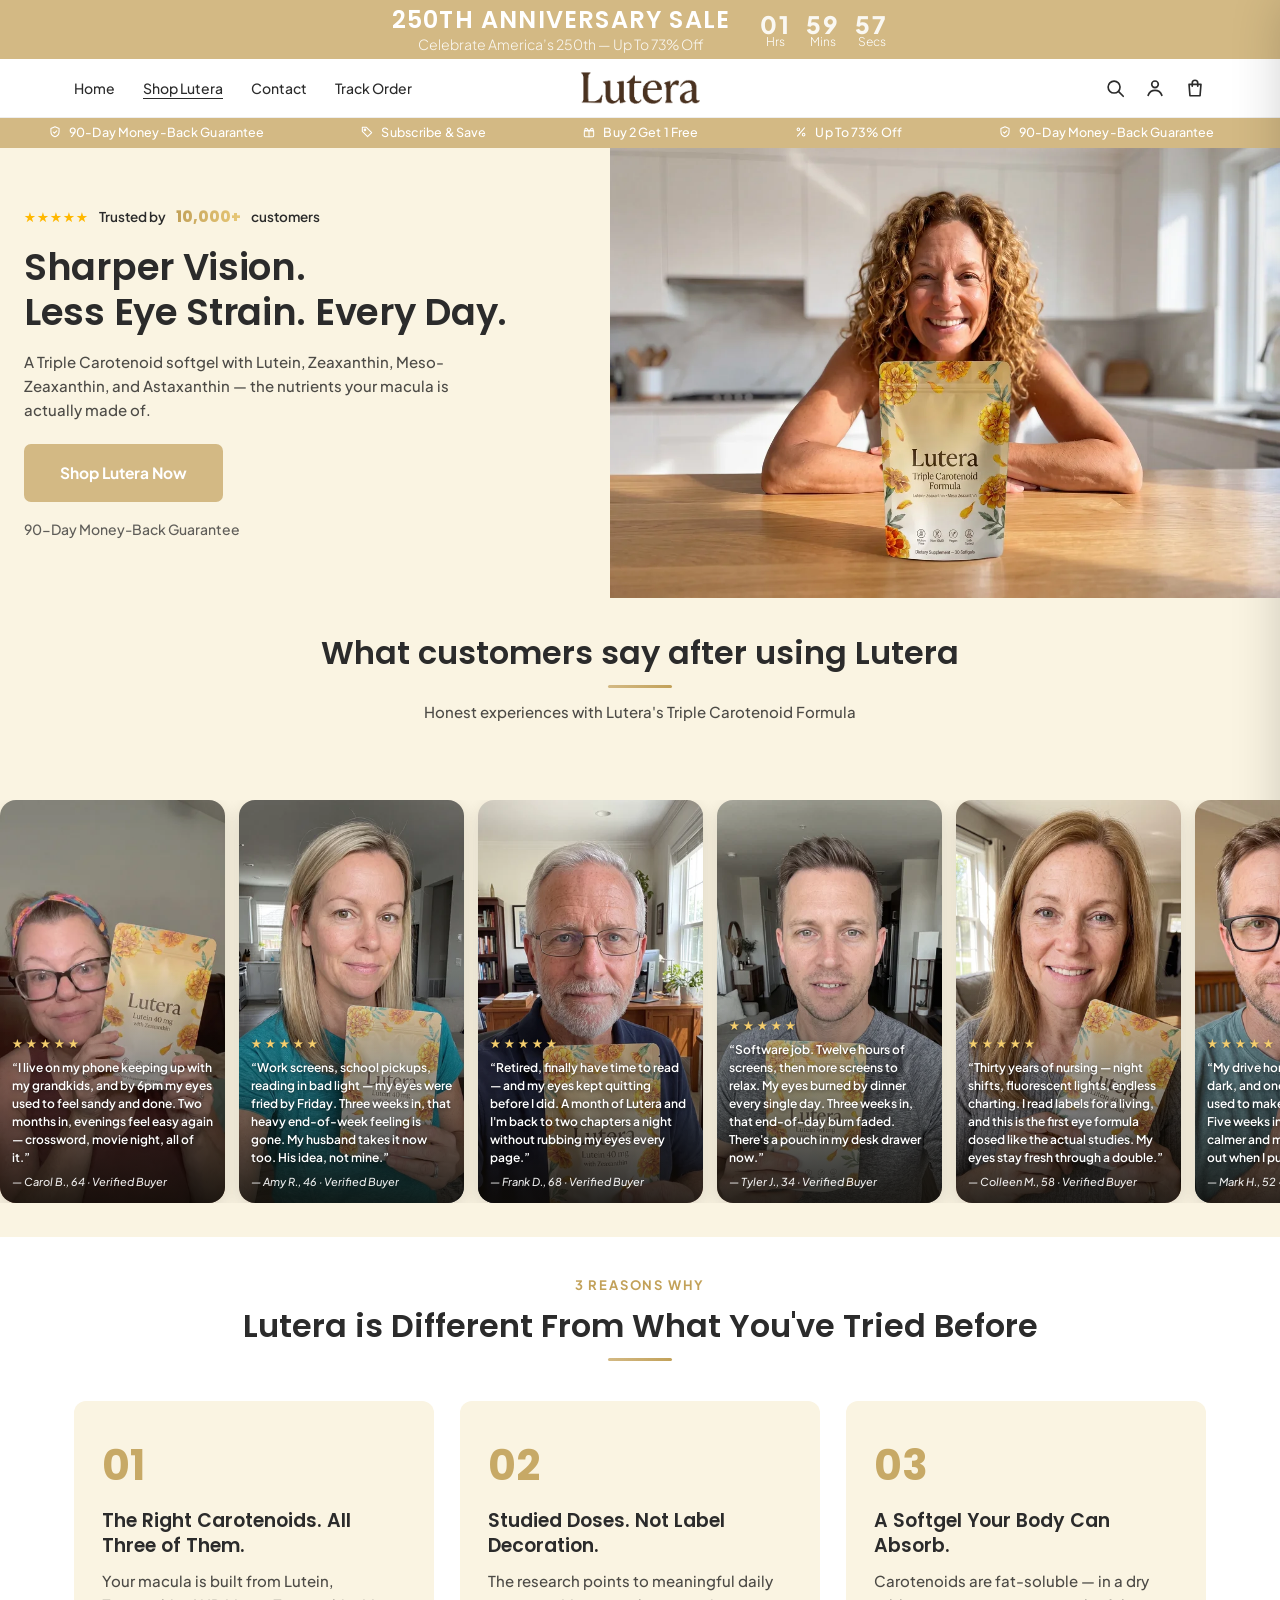
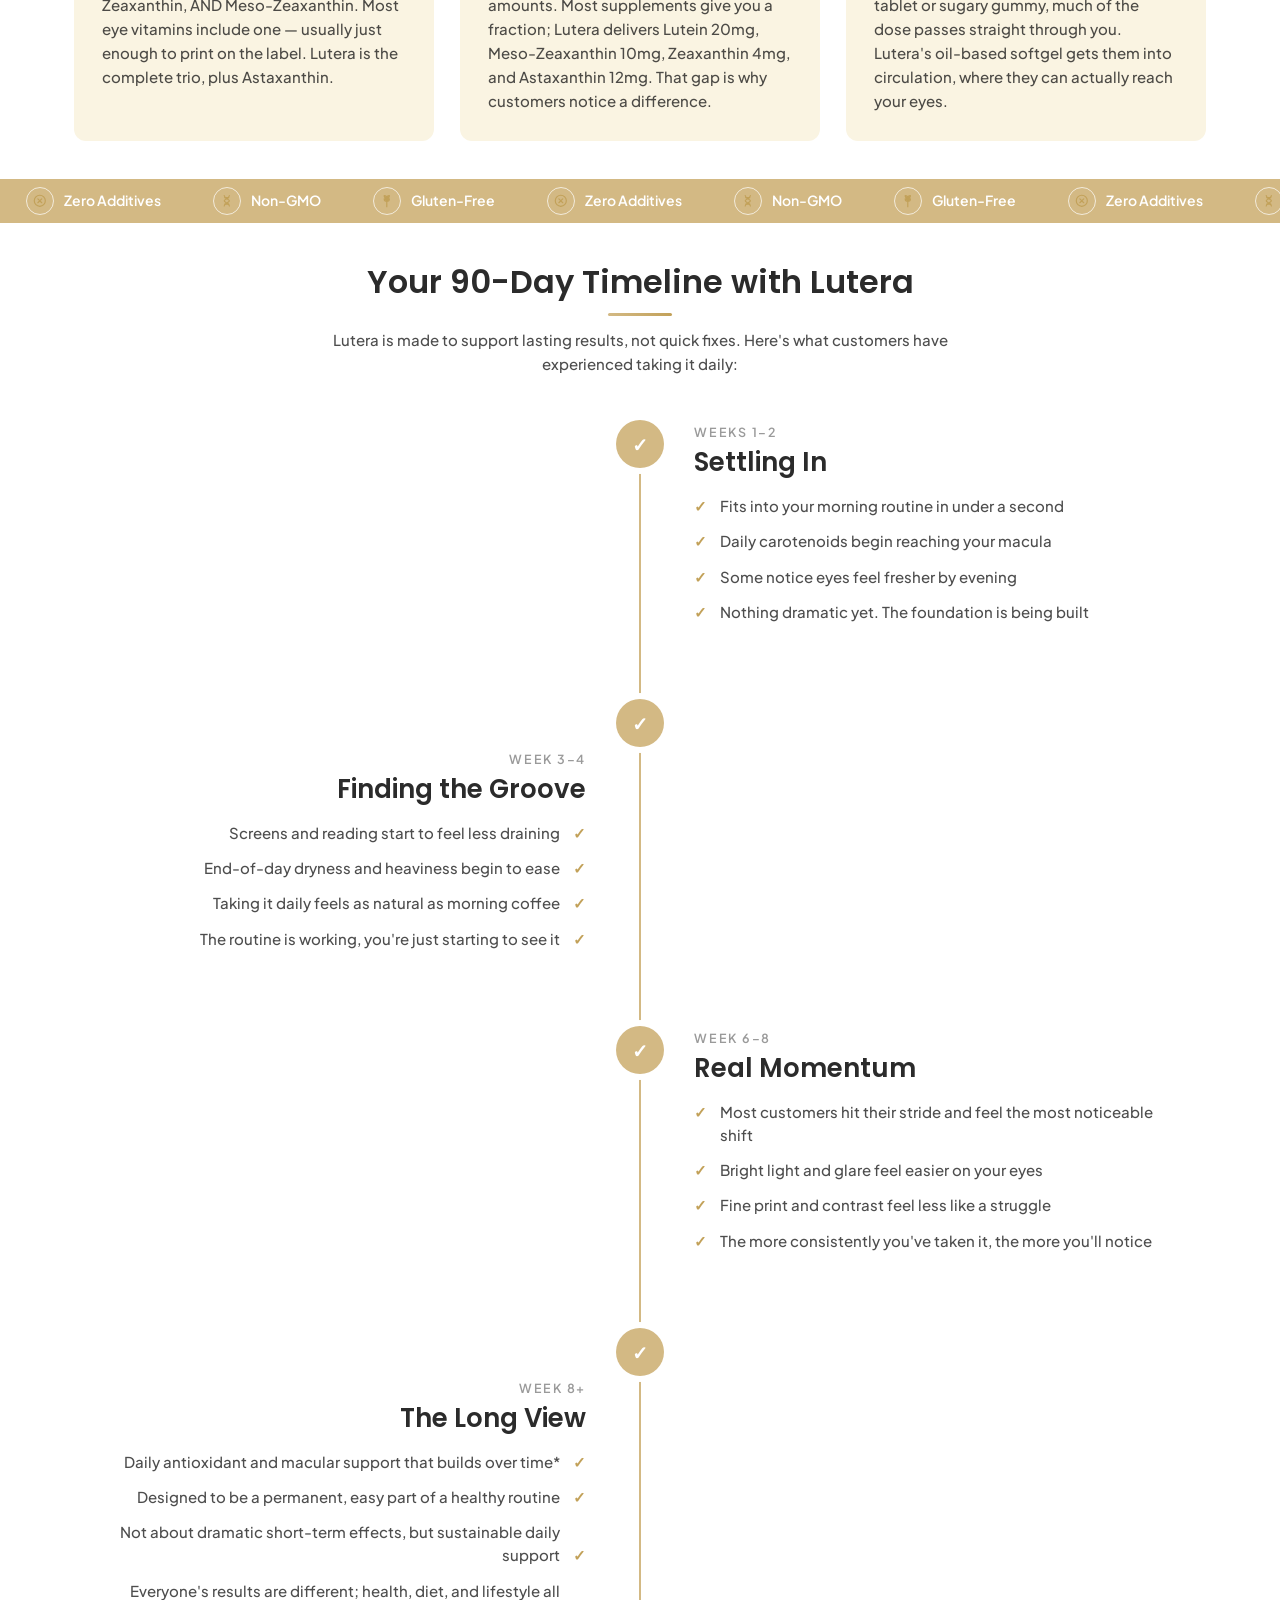
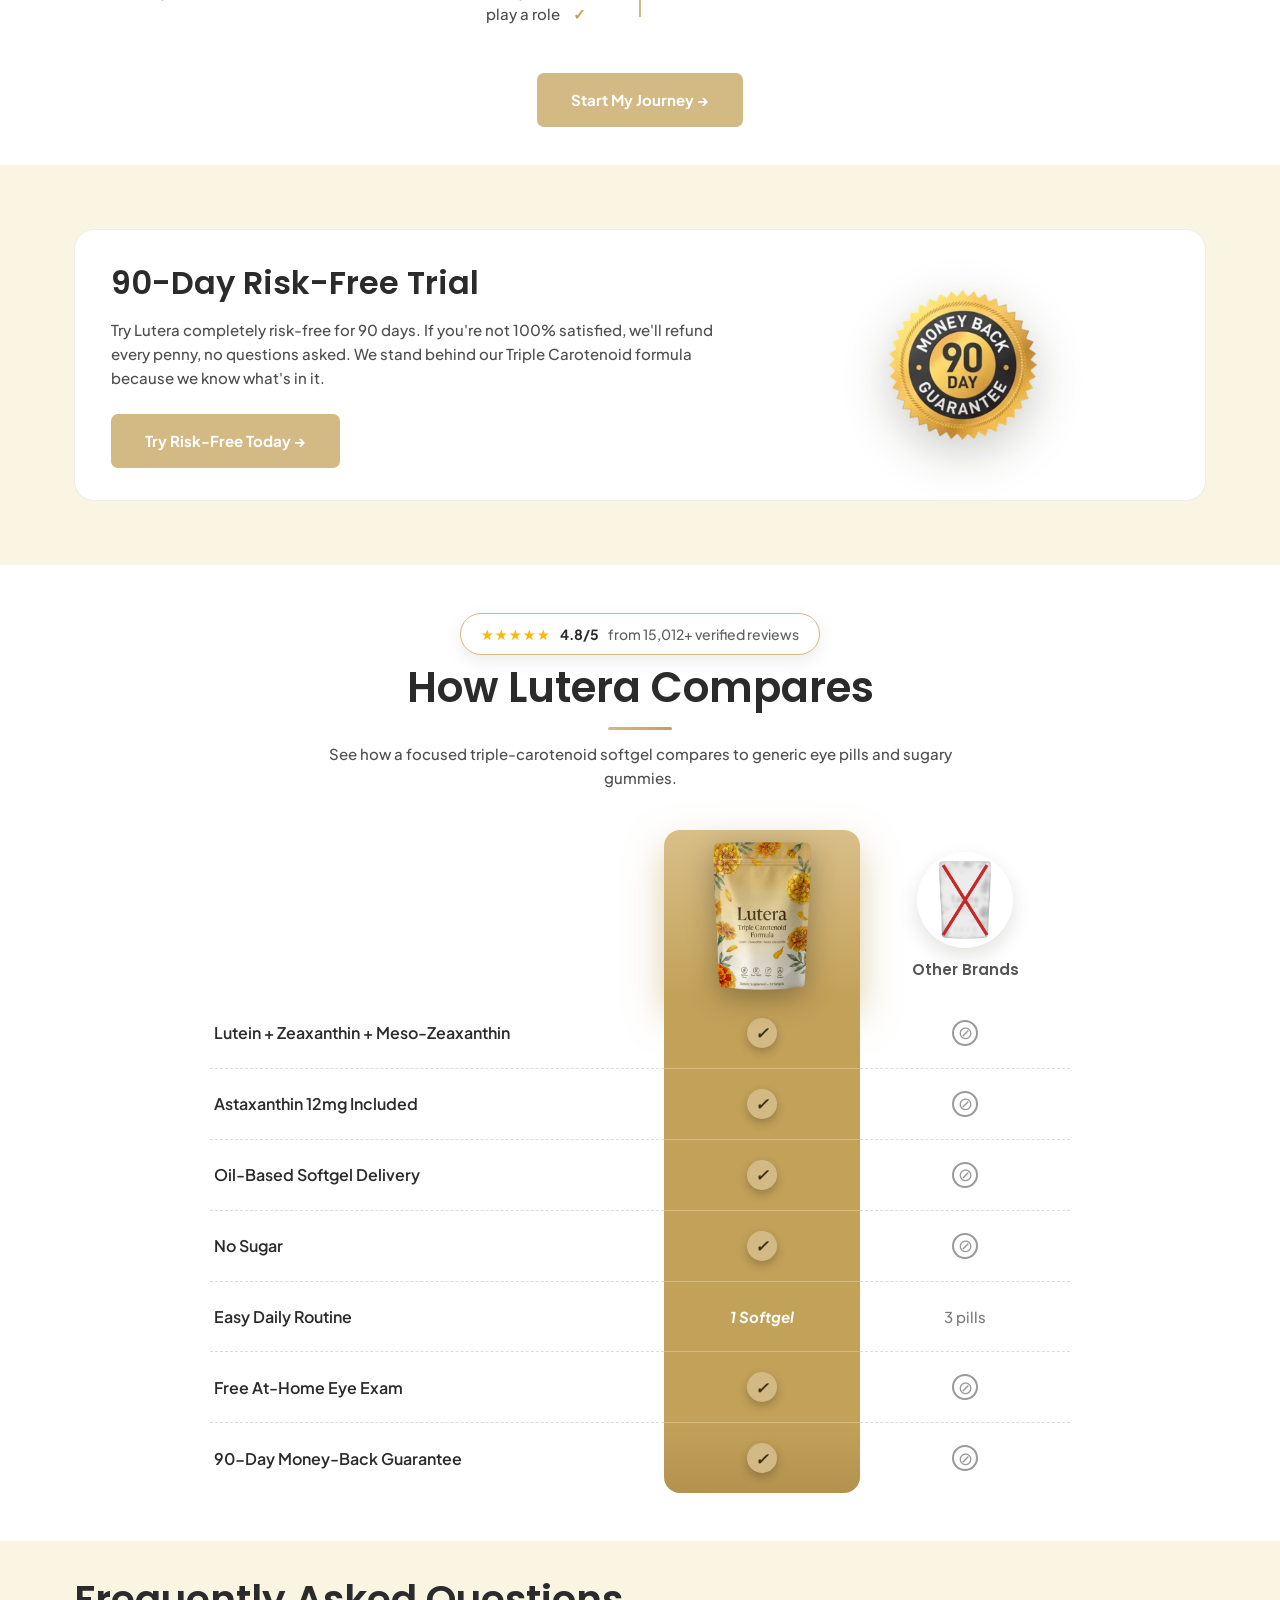
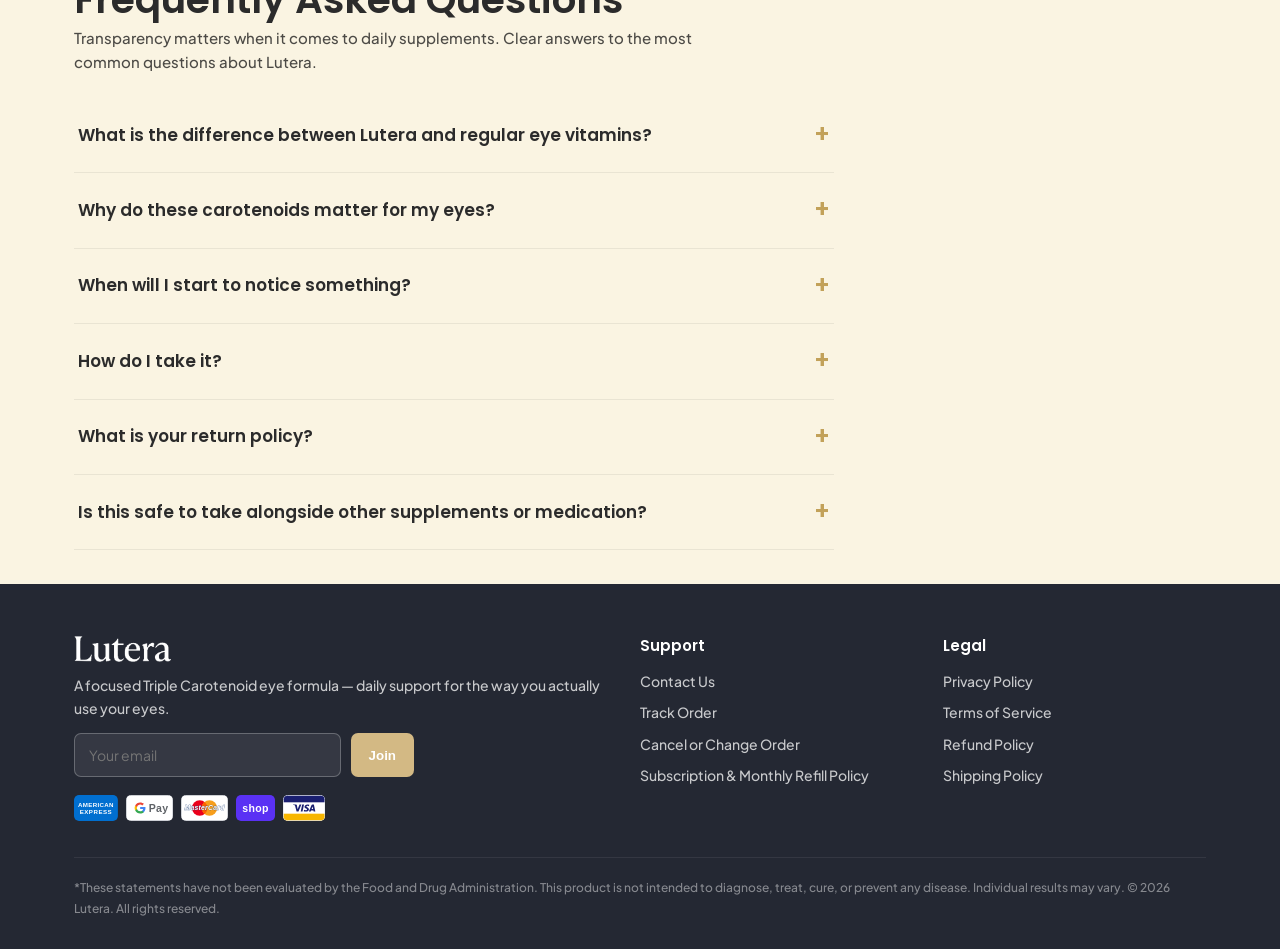
==== index.html @ 9dcdd757 "Five-badge payment row, mobile guarantee layout, larger compare bag" ====
<!DOCTYPE html>
<html lang="en">
<head>
<meta charset="UTF-8"><meta name="viewport" content="width=device-width,initial-scale=1">
<title>Lutera — Sharper Vision. Less Eye Strain. Every Day.</title>
<link href="https://fonts.googleapis.com/css2?family=Poppins:wght@500;600;700;800&family=Plus+Jakarta+Sans:wght@400;500;600;700;800&family=Playfair+Display:wght@700;800;900&display=swap" rel="stylesheet">
<meta name="description" content="Lutera Triple Carotenoid Formula — Lutein, Zeaxanthin, Meso-Zeaxanthin & Astaxanthin in one daily softgel. 90-day money-back guarantee.">
<meta property="og:title" content="Lutera — Triple Carotenoid Eye Formula">
<meta property="og:description" content="Lutein, Zeaxanthin, Meso-Zeaxanthin & Astaxanthin in one daily softgel. 90-day money-back guarantee.">
<meta property="og:image" content="images/gallery-hero.webp">
<link rel="icon" href="data:image/svg+xml,<svg xmlns=%22http://www.w3.org/2000/svg%22 viewBox=%220 0 100 100%22><text y=%22.9em%22 font-size=%2290%22>&#127804;</text></svg>">
<link rel="stylesheet" href="styles.css?v=live28">
</head>
<body>

<div class="countdown">
  <div class="count-wrapper">
    <div class="left-text">
      <h2>250TH ANNIVERSARY SALE</h2>
      <p>Celebrate America&rsquo;s 250th &mdash; Up To 73% Off</p>
    </div>
    <div class="right-timer">
      <div class="unit"><span class="num" data-t="h">01</span><span class="lbl">Hrs</span></div>
      <div class="unit"><span class="num" data-t="m">59</span><span class="lbl">Mins</span></div>
      <div class="unit"><span class="num" data-t="s">59</span><span class="lbl">Secs</span></div>
    </div>
  </div>
</div>

<header class="site">
  <div class="wrap">
    <nav class="main">
      <a href="index.html">Home</a>
      <a href="product.html" style="text-decoration:underline;text-underline-offset:4px">Shop Lutera</a>
      <a href="contact.html">Contact</a>
      <a href="track.html">Track Order</a>
    </nav>
    <span class="burger" id="burger"><span></span><span></span><span></span></span>
    <a class="logo logo-img" href="index.html"><img src="images/logo-brown.png" alt="Lutera"></a>
    <div class="header-icons">
      <span class="hicon" data-i="search"></span>
      <span class="hicon" data-i="user"></span>
      <span class="hicon" data-i="bag"><span class="cartcount" style="display:none">0</span></span>
    </div>
  </div>
</header>

<div class="mobile-menu" id="mobileMenu">
  <span class="mm-close" id="mmClose">&times;</span>
  <a href="index.html">Home</a>
  <a href="product.html">Shop Lutera</a>
  <a href="contact.html">Contact</a>
  <a href="track.html">Track Order</a>
  <a class="btn" href="product.html">Claim 250th Anniversary Sale &rarr;</a>
</div>

<div class="ticker-gold"><div class="track">
  <span class="item"><span class="wico" data-i="shield"></span>90-Day Money-Back Guarantee</span>
  <span class="item"><span class="wico" data-i="tag"></span>Subscribe &amp; Save</span>
  <span class="item"><span class="wico" data-i="gift"></span>Buy 2 Get 1 Free</span>
  <span class="item"><span class="wico" data-i="percent"></span>Up To 73% Off</span>
  <span class="item"><span class="wico" data-i="shield"></span>90-Day Money-Back Guarantee</span>
  <span class="item"><span class="wico" data-i="tag"></span>Subscribe &amp; Save</span>
  <span class="item"><span class="wico" data-i="gift"></span>Buy 2 Get 1 Free</span>
  <span class="item"><span class="wico" data-i="percent"></span>Up To 73% Off</span>
  <span class="item"><span class="wico" data-i="shield"></span>90-Day Money-Back Guarantee</span>
  <span class="item"><span class="wico" data-i="tag"></span>Subscribe &amp; Save</span>
  <span class="item"><span class="wico" data-i="gift"></span>Buy 2 Get 1 Free</span>
  <span class="item"><span class="wico" data-i="percent"></span>Up To 73% Off</span>
  <span class="item"><span class="wico" data-i="shield"></span>90-Day Money-Back Guarantee</span>
  <span class="item"><span class="wico" data-i="tag"></span>Subscribe &amp; Save</span>
  <span class="item"><span class="wico" data-i="gift"></span>Buy 2 Get 1 Free</span>
  <span class="item"><span class="wico" data-i="percent"></span>Up To 73% Off</span>
  <span class="item"><span class="wico" data-i="shield"></span>90-Day Money-Back Guarantee</span>
  <span class="item"><span class="wico" data-i="tag"></span>Subscribe &amp; Save</span>
  <span class="item"><span class="wico" data-i="gift"></span>Buy 2 Get 1 Free</span>
  <span class="item"><span class="wico" data-i="percent"></span>Up To 73% Off</span>
  <span class="item"><span class="wico" data-i="shield"></span>90-Day Money-Back Guarantee</span>
  <span class="item"><span class="wico" data-i="tag"></span>Subscribe &amp; Save</span>
  <span class="item"><span class="wico" data-i="gift"></span>Buy 2 Get 1 Free</span>
  <span class="item"><span class="wico" data-i="percent"></span>Up To 73% Off</span>
  <span class="item"><span class="wico" data-i="shield"></span>90-Day Money-Back Guarantee</span>
  <span class="item"><span class="wico" data-i="tag"></span>Subscribe &amp; Save</span>
  <span class="item"><span class="wico" data-i="gift"></span>Buy 2 Get 1 Free</span>
  <span class="item"><span class="wico" data-i="percent"></span>Up To 73% Off</span>
  <span class="item"><span class="wico" data-i="shield"></span>90-Day Money-Back Guarantee</span>
  <span class="item"><span class="wico" data-i="tag"></span>Subscribe &amp; Save</span>
  <span class="item"><span class="wico" data-i="gift"></span>Buy 2 Get 1 Free</span>
  <span class="item"><span class="wico" data-i="percent"></span>Up To 73% Off</span>
</div></div>

<section class="hero3">
  <div class="hero3-grid">
    <div class="hero3-text">
      <div class="stars-line"><span class="stars">★★★★★</span> Trusted by <span class="glow-num">10,000+</span> customers</div>
      <h1>Sharper Vision.<br>Less Eye Strain. Every Day.</h1>
      <p class="sub">A Triple Carotenoid softgel with Lutein, Zeaxanthin, Meso-Zeaxanthin, and Astaxanthin &mdash; the nutrients your macula is actually made of.</p>
      <a class="btn" href="product.html">Shop Lutera Now</a>
      <div class="gline">90-Day Money-Back Guarantee</div>
    </div>
    <div class="hero3-img"><img src="images/hero-woman.webp" alt="Lutera customer with Triple Carotenoid Formula"></div>
  </div>
</section>

<section class="tint" style="padding-bottom:20px">
  <div class="wrap">
    <h2 class="center">What customers say after using Lutera</h2>
    <p class="section-sub center" style="margin-bottom:0">Honest experiences with Lutera's Triple Carotenoid Formula</p>
  </div>
</section>
<section class="tint" style="padding-top:20px">
  <div class="wrap">
    <div class="rev-carousel">
      <button class="rarrow left" id="revPrev">‹</button>
      <div class="rev-track" id="revTrack"></div>
      <button class="rarrow right" id="revNext">›</button>
      <div class="rev-dots" id="revDots"></div>
    </div>
  </div>
</section>

<section>
  <div class="wrap">
    <div class="section-kicker center">3 REASONS WHY</div>
    <h2 class="center">Lutera is Different From What You've Tried Before</h2>
    <div class="reasons">
      <div class="reason"><div class="num">01</div><h3>The Right Carotenoids. All Three of Them.</h3><p>Your macula is built from Lutein, Zeaxanthin, AND Meso-Zeaxanthin. Most eye vitamins include one — usually just enough to print on the label. Lutera is the complete trio, plus Astaxanthin.</p></div>
      <div class="reason"><div class="num">02</div><h3>Studied Doses. Not Label Decoration.</h3><p>The research points to meaningful daily amounts. Most supplements give you a fraction; Lutera delivers Lutein 20mg, Meso-Zeaxanthin 10mg, Zeaxanthin 4mg, and Astaxanthin 12mg. That gap is why customers notice a difference.</p></div>
      <div class="reason"><div class="num">03</div><h3>A Softgel Your Body Can Absorb.</h3><p>Carotenoids are fat-soluble — in a dry tablet or sugary gummy, much of the dose passes straight through you. Lutera's oil-based softgel gets them into circulation, where they can actually reach your eyes.</p></div>
    </div>
  </div>
</section>

<div class="badge-strip"><div class="track">
  <span class="item"><span class="ico" data-i="x"></span>Zero Additives</span>
  <span class="item"><span class="ico" data-i="dna"></span>Non-GMO</span>
  <span class="item"><span class="ico" data-i="wheat"></span>Gluten-Free</span>
  <span class="item"><span class="ico" data-i="x"></span>Zero Additives</span>
  <span class="item"><span class="ico" data-i="dna"></span>Non-GMO</span>
  <span class="item"><span class="ico" data-i="wheat"></span>Gluten-Free</span>
  <span class="item"><span class="ico" data-i="x"></span>Zero Additives</span>
  <span class="item"><span class="ico" data-i="dna"></span>Non-GMO</span>
  <span class="item"><span class="ico" data-i="wheat"></span>Gluten-Free</span>
  <span class="item"><span class="ico" data-i="x"></span>Zero Additives</span>
  <span class="item"><span class="ico" data-i="dna"></span>Non-GMO</span>
  <span class="item"><span class="ico" data-i="wheat"></span>Gluten-Free</span>
  <span class="item"><span class="ico" data-i="x"></span>Zero Additives</span>
  <span class="item"><span class="ico" data-i="dna"></span>Non-GMO</span>
  <span class="item"><span class="ico" data-i="wheat"></span>Gluten-Free</span>
  <span class="item"><span class="ico" data-i="x"></span>Zero Additives</span>
  <span class="item"><span class="ico" data-i="dna"></span>Non-GMO</span>
  <span class="item"><span class="ico" data-i="wheat"></span>Gluten-Free</span>
  <span class="item"><span class="ico" data-i="x"></span>Zero Additives</span>
  <span class="item"><span class="ico" data-i="dna"></span>Non-GMO</span>
  <span class="item"><span class="ico" data-i="wheat"></span>Gluten-Free</span>
  <span class="item"><span class="ico" data-i="x"></span>Zero Additives</span>
  <span class="item"><span class="ico" data-i="dna"></span>Non-GMO</span>
  <span class="item"><span class="ico" data-i="wheat"></span>Gluten-Free</span>
  <span class="item"><span class="ico" data-i="x"></span>Zero Additives</span>
  <span class="item"><span class="ico" data-i="dna"></span>Non-GMO</span>
  <span class="item"><span class="ico" data-i="wheat"></span>Gluten-Free</span>
  <span class="item"><span class="ico" data-i="x"></span>Zero Additives</span>
  <span class="item"><span class="ico" data-i="dna"></span>Non-GMO</span>
  <span class="item"><span class="ico" data-i="wheat"></span>Gluten-Free</span>
</div></div>

<section>
  <div class="wrap">
    <h2 class="center">Your 90-Day Timeline with Lutera</h2>
    <p class="section-sub center">Lutera is made to support lasting results, not quick fixes. Here's what customers have experienced taking it daily:</p>
    <div class="tl-vert">
    <div class="tl-item"><div class="tl-node">✓</div><div class="tl-side tl-right2"><div class="wk2">WEEKS 1–2</div><h3>Settling In</h3><ul>
        <li>Fits into your morning routine in under a second</li>
        <li>Daily carotenoids begin reaching your macula</li>
        <li>Some notice eyes feel fresher by evening</li>
        <li>Nothing dramatic yet. The foundation is being built</li>
      </ul></div></div>
    <div class="tl-item"><div class="tl-node">✓</div><div class="tl-side tl-left2"><div class="wk2">WEEK 3–4</div><h3>Finding the Groove</h3><ul>
        <li>Screens and reading start to feel less draining</li>
        <li>End-of-day dryness and heaviness begin to ease</li>
        <li>Taking it daily feels as natural as morning coffee</li>
        <li>The routine is working, you're just starting to see it</li>
      </ul></div></div>
    <div class="tl-item"><div class="tl-node">✓</div><div class="tl-side tl-right2"><div class="wk2">WEEK 6–8</div><h3>Real Momentum</h3><ul>
        <li>Most customers hit their stride and feel the most noticeable shift</li>
        <li>Bright light and glare feel easier on your eyes</li>
        <li>Fine print and contrast feel less like a struggle</li>
        <li>The more consistently you've taken it, the more you'll notice</li>
      </ul></div></div>
    <div class="tl-item"><div class="tl-node">✓</div><div class="tl-side tl-left2"><div class="wk2">WEEK 8+</div><h3>The Long View</h3><ul>
        <li>Daily antioxidant and macular support that builds over time*</li>
        <li>Designed to be a permanent, easy part of a healthy routine</li>
        <li>Not about dramatic short-term effects, but sustainable daily support</li>
        <li>Everyone's results are different; health, diet, and lifestyle all play a role</li>
      </ul></div></div>
    </div>
    <p class="center" style="margin-top:36px"><a class="btn" href="product.html">Start My Journey →</a></p>
  </div>
</section>

<section class="tint" style="padding-top:0;padding-bottom:64px">
  <div class="wrap" style="padding-top:64px">
    <div class="gbanner" style="background:var(--white)">
      <div>
        <h2>90-Day Risk-Free Trial</h2>
        <p>Try Lutera completely risk-free for 90 days. If you're not 100% satisfied, we'll refund every penny, no questions asked. We stand behind our Triple Carotenoid formula because we know what's in it.</p>
        <a class="btn" href="product.html">Try Risk-Free Today →</a>
      </div>
      <div class="g-img gseal"><img src="images/seal-badge.png" alt="90 Day Money Back Guarantee"></div>
    </div>
  </div>
</section>

<section class="compare-section">
  <div class="wrap">
    <div class="center"><div class="rating-pill"><span class="stars">★★★★★</span> <b>4.8/5</b> from 15,012+ verified reviews</div></div>
    <h2 class="center">How Lutera Compares</h2>
    <p class="section-sub center">See how a focused triple-carotenoid softgel compares to generic eye pills and sugary gummies.</p>
    <div class="compare"><table>
      <tr><th></th><th class="lut"><img class="colimg" src="images/pouch-perfect.png" alt="Lutera"></th><th class="ob"><span class="obcircle"><img src="images/other-brands.png" alt="Other brands"></span>Other Brands</th></tr>
      <tr><td>Lutein + Zeaxanthin + Meso-Zeaxanthin</td><td><span class="okc">✓</span></td><td><span class="noc">&#8856;</span></td></tr>
      <tr><td>Astaxanthin 12mg Included</td><td><span class="okc">✓</span></td><td><span class="noc">&#8856;</span></td></tr>
      <tr><td>Oil-Based Softgel Delivery</td><td><span class="okc">✓</span></td><td><span class="noc">&#8856;</span></td></tr>
      <tr><td>No Sugar</td><td><span class="okc">✓</span></td><td><span class="noc">&#8856;</span></td></tr>
      <tr><td>Easy Daily Routine</td><td>1 Softgel</td><td>3 pills</td></tr>
      <tr><td>Free At-Home Eye Exam</td><td><span class="okc">✓</span></td><td><span class="noc">&#8856;</span></td></tr>
      <tr><td>90-Day Money-Back Guarantee</td><td><span class="okc">✓</span></td><td><span class="noc">&#8856;</span></td></tr>
    </table></div>
  </div>
</section>

<section class="faq-section tint">
  <div class="wrap">
    <h2>Frequently Asked Questions</h2>
    <p style="max-width:640px">Transparency matters when it comes to daily supplements. Clear answers to the most common questions about Lutera.</p>
    <div class="faq">
      <details><summary>What is the difference between Lutera and regular eye vitamins?</summary><p>Most eye vitamins are general multivitamins with a pinch of Lutein in a dry tablet. Lutera is a focused Triple Carotenoid formula — Lutein 20mg, Zeaxanthin 4mg, Meso-Zeaxanthin 10mg — plus Astaxanthin 12mg, in an oil-based softgel your body can absorb.</p></details>
      <details><summary>Why do these carotenoids matter for my eyes?</summary><p>They're the pigments concentrated in your macula, where they support sharp central vision and help filter high-energy blue light. Your body can't produce them — they have to come from diet or supplementation, and most diets fall short.</p></details>
      <details><summary>When will I start to notice something?</summary><p>Most customers describe the first shift within 2–4 weeks — usually eyes that feel less tired after screens or reading. Deeper support builds over 6–8 weeks of consistent use. Results vary by person.</p></details>
      <details><summary>How do I take it?</summary><p>One softgel with your first meal of the day. No measuring, no mixing, no protocol. Consistency matters more than timing.</p></details>
      <details><summary>What is your return policy?</summary><p>A 90-day money-back guarantee. If Lutera doesn't feel like a worthwhile part of your routine within 90 days, contact support and we'll process a full refund.</p></details>
      <details><summary>Is this safe to take alongside other supplements or medication?</summary><p>Carotenoids are generally well tolerated — they're food-derived nutrients. If you take prescription medication, speak with your doctor before starting. We can't provide personalised medical advice.</p></details>
    </div>
  </div>
</section>

<footer>
  <div class="wrap">
    <div class="cols">
      <div>
        <div class="logo logo-img"><img src="images/logo-white.png" alt="Lutera" style="height:26px;width:auto"></div>
        <p>A focused Triple Carotenoid eye formula — daily support for the way you actually use your eyes.</p>
        <div class="newsletter"><input type="email" placeholder="Your email"><button>Join</button></div>
        <div class="payments"><span>VISA</span><span>MC</span><span>AMEX</span><span>DISC</span><span>APPLE&nbsp;PAY</span><span>G&nbsp;PAY</span><span>SHOP</span></div>
      </div>
      <div><h4>Support</h4><a href="contact.html">Contact Us</a><a href="track.html">Track Order</a><a href="contact.html">Cancel or Change Order</a><a href="refund-policy.html">Subscription &amp; Monthly Refill Policy</a></div>
      <div><h4>Legal</h4><a href="privacy.html">Privacy Policy</a><a href="terms.html">Terms of Service</a><a href="refund-policy.html">Refund Policy</a><a href="shipping-policy.html">Shipping Policy</a></div>
    </div>
    <div class="fine">*These statements have not been evaluated by the Food and Drug Administration. This product is not intended to diagnose, treat, cure, or prevent any disease. Individual results may vary. © 2026 Lutera. All rights reserved.</div>
  </div>
</footer>

<script src="script.js?v=live28"></script>
</body>
</html>
---- styles.css ----
/* LUTERA — 1:1 Metabolae clone (all values measured from live site 2026-07-13) */
:root{
  --accent:#C2A159;            /* banner / prices rgb(196,114,69) */
  --accent-btn:#D3B984;        /* ATC rgb(196,122,69) */
  --title:#2B2B2B;             /* headings */
  --ink:#2E2A39;               /* tier titles rgb(46,42,57) */
  --text:rgba(43,43,43,.75);   /* body rgba(43,43,43,.75) */
  --body:rgba(18,18,18,.75);
  --peach:#FBF3DC;             /* selected tier rgb(255,244,238) */
  --peach-soft:#FAF4E2;        /* section bg */
  --gray:#F3F3F3;
  --dark:#242833;              /* footer */
  --white:#fff; --line:rgba(43,43,43,.08);
  --red:#CC2E2E; --star:#FFB800;
}
*{margin:0;padding:0;box-sizing:border-box}
body{font-family:'Plus Jakarta Sans',sans-serif;color:var(--body);background:var(--white);font-size:15px;line-height:1.6;font-weight:500}
h1,h2,h3,h4{font-family:'Poppins',sans-serif;color:var(--title);line-height:1.3;font-weight:600}
h2{font-size:32px}h3{font-size:19px}
img{max-width:100%;display:block}
a{color:inherit;text-decoration:none}
.wrap{max-width:1180px;margin:0 auto;padding:0 24px}
.center{text-align:center}
.stars{color:var(--star);letter-spacing:1px;font-size:16px}
.muted{font-size:13px;opacity:.7}

/* ── countdown banner (exact: solid #C47245, white text) ── */
.countdown{background:linear-gradient(90deg,#D3B984,#D3B984);color:#fff;padding:8px 0}
.count-wrapper{max-width:1500px;margin:auto;display:flex;justify-content:center;gap:30px;align-items:center;padding:0 15px}
.left-text{text-align:center}
.left-text h2{margin:0;font-size:24px;text-transform:capitalize;color:#fff;line-height:1;font-weight:600;letter-spacing:1.2px;font-family:'Poppins',sans-serif}
.left-text p{font-size:14px;font-weight:300;line-height:1;margin:5px 0 0;opacity:.9;color:#fff}
.right-timer{display:flex;align-items:center;font-size:20px;font-weight:bold;gap:15px}
.right-timer .unit{display:flex;flex-direction:column;align-items:center}
.right-timer .num{font-size:24px;line-height:1;font-weight:800;opacity:.9;letter-spacing:2px;color:#fff}
.right-timer .lbl{font-size:12px;line-height:1;font-weight:300;color:#fff}

/* ── header ── */
header.site{background:var(--white);border-bottom:1px solid var(--line);position:sticky;top:0;z-index:50}
header.site .wrap{display:flex;align-items:center;justify-content:space-between;height:64px}
.logo{font-family:'Playfair Display',serif;font-size:36px;color:#1E1E1E;font-weight:700;letter-spacing:-.5px}
nav.main{display:flex;gap:28px;font-size:14px;font-weight:500;color:var(--title)}
nav.main a:hover{color:var(--accent)}
.header-icons{display:flex;gap:16px;font-size:14px;font-weight:500;color:var(--title)}

/* ── marquee ticker ── */
.ticker{background:var(--peach-soft);border-top:1px solid var(--line);border-bottom:1px solid var(--line);overflow:hidden;white-space:nowrap;padding:9px 0}
.ticker-track{display:inline-block;animation:tick 28s linear infinite}
.ticker span{font-size:13px;font-weight:600;color:var(--title);margin:0 28px}
.ticker .dot{color:var(--accent)}
@keyframes tick{from{transform:translateX(0)}to{transform:translateX(-50%)}}

/* ── PDP ── */
.pdp{display:grid;grid-template-columns:1.55fr 1fr;gap:44px;padding:32px 0 64px;align-items:start}
.gallery .main-img{border-radius:12px;overflow:hidden;background:var(--gray);position:relative}
.gallery .main-img img{width:100%;height:auto}
.thumbs{display:grid;grid-template-columns:repeat(5,1fr);gap:10px;margin-top:12px}
.thumbs .t{aspect-ratio:1/1;border-radius:8px;border:2px solid transparent;overflow:hidden;cursor:pointer;background:var(--gray)}
.thumbs .t.active{border-color:var(--accent)}
.thumbs .t img{width:100%;height:100%;object-fit:cover}

/* buy box — measured spec */
.buybox{max-width:560px}
.rating-bar{display:flex;gap:8px;align-items:center;font-size:15px;font-weight:500;color:var(--text);margin-bottom:10px}
.rating-bar .stars{font-size:15px}
.buybox h1{font-family:'Poppins',sans-serif;font-size:33px;font-weight:700;line-height:1.25;padding-bottom:10px;background:linear-gradient(120deg,#46301F 25%,#C2A159 85%);-webkit-background-clip:text;background-clip:text;color:transparent}
.sales-points{margin-bottom:12px}
.sales-points li{list-style:none;font-size:15.5px;line-height:2.1;padding-left:30px;position:relative;color:#2B2B2B;font-weight:500}
.sales-points li:before{content:"✓";position:absolute;left:0;top:7px;width:19px;height:19px;border-radius:50%;background:var(--accent-btn);color:#fff;font-weight:800;font-size:11px;display:flex;align-items:center;justify-content:center}
.bsw{display:flex;align-items:baseline;gap:10px;margin-bottom:6px;flex-wrap:wrap}
.bsw .now{font-family:'Poppins',sans-serif;font-size:26px;font-weight:700;color:var(--accent)}
.bsw .was{font-size:16px;text-decoration:line-through;opacity:.45}
.bsw .sale-badge{background:var(--accent-btn);color:#fff;font-size:12.5px;font-weight:600;padding:4px 12px;border-radius:99px}
.lowstock{color:var(--accent);font-weight:600;font-size:15px;margin:14px 0 16px;display:flex;align-items:center;gap:14px;justify-content:center}
.lowstock:before,.lowstock:after{content:"";flex:1;height:1px;background:rgba(194,161,89,.5)}
.lowstock .pulse{width:9px;height:9px;border-radius:50%;background:var(--red);animation:pulse 1.2s infinite}
@keyframes pulse{0%,100%{opacity:1}50%{opacity:.3}}

/* kaching-style tiers — exact measured values */
.tiers .tier{border-radius:10px;box-shadow:inset 0 0 0 1px rgba(43,43,43,.16);padding:14px 18px;margin-bottom:15px;cursor:pointer;position:relative;display:flex;align-items:center;gap:15px;background:var(--white);min-height:88px}
.tiers .tier.selected{background:var(--peach);box-shadow:inset 0 0 0 2px var(--accent)}
.tier .radio{display:none}
.tier.selected .radio{border-color:var(--accent)}
.tier.selected .radio:after{content:"";position:absolute;inset:2.5px;border-radius:50%;background:var(--accent)}
.tier .thumb{width:64px;height:64px;flex:0 0 64px;border-radius:6px;overflow:hidden;background:transparent}
.tier .thumb img{width:100%;height:100%;object-fit:cover}
.tier .mid{flex:1}
.tier .t-title{font-size:17.5px;font-weight:500;color:#2E2A39;font-family:'Plus Jakarta Sans',sans-serif}
.tier .t-sub{font-size:14px;font-weight:500;color:var(--accent)}
.tier .t-perk{font-size:12.5px;font-weight:500;color:var(--text)}
.tier .pricing{text-align:right}
.tier .pricing .p{font-size:18px;font-weight:600;color:var(--accent);font-family:'Plus Jakarta Sans',sans-serif}
.tier .pricing .w{font-size:13px;font-weight:400;color:#9a9a9a;text-decoration:line-through}
.tier .flag{position:absolute;top:-10px;right:12px;left:auto;background:var(--accent-btn);color:#fff;font-size:11px;font-weight:600;letter-spacing:.02em;padding:3px 13px;border-radius:99px}
.tier .flag.alt{background:var(--accent-btn)}
.subrow{border:1.5px dashed var(--accent-btn);border-radius:10px;padding:14px 16px;margin:4px 0 16px;display:flex;gap:12px;align-items:center;text-align:left;font-size:12.5px}
.subrow input{width:19px;height:19px;accent-color:var(--accent-btn);flex:0 0 19px}
.subrow b{color:var(--accent);display:block;font-size:15px;font-weight:600}

/* ATC — exact: 47px, #C47A45, 7px radius, 15/700 */
.btn-atc{width:100%;min-height:58px;background:var(--accent-btn);border:2px solid var(--accent-btn);color:#fff;font-family:'Plus Jakarta Sans',sans-serif;border-radius:8px;cursor:pointer;display:flex;flex-direction:column;align-items:center;justify-content:center;gap:2px;transition:.15s;padding:9px 16px}
.btn-atc .l1{font-size:16px;font-weight:700;display:flex;gap:9px;align-items:baseline}
.btn-atc .l2{font-size:11.5px;font-weight:400;opacity:.9}
.btn-atc:hover{filter:brightness(.95)}
.btn-atc .was{font-weight:400;text-decoration:line-through;opacity:.7;font-size:13px}
.guarantee-inline{display:flex;align-items:center;justify-content:center;gap:8px;font-size:15px;font-weight:500;color:var(--text);margin-top:12px}
.guarantee-inline .shield{color:var(--accent)}
.chosen{font-size:14px;text-align:center;margin-top:14px}
.chosen b{color:var(--title)}
.stock-story{font-size:15px;margin-top:18px;line-height:1.65}
.stock-story b{color:var(--title)}
.bonusrow{background:var(--peach-soft);border:1.5px dashed var(--accent);border-radius:8px;padding:11px 14px;font-size:13.5px;font-weight:600;color:var(--title);margin:14px 0 0}

/* accordions — hairline top borders */
.accs{margin-top:22px}
.accs details{border-top:1px solid var(--line);padding:15px 2px}
.accs details:last-child{border-bottom:1px solid var(--line)}
.accs summary{font-weight:600;color:var(--title);cursor:pointer;list-style:none;display:flex;justify-content:space-between;font-size:15px}
.accs summary:after{content:"+";color:var(--accent);font-size:20px}
.accs details[open] summary:after{content:"–"}
.accs p{margin-top:10px;font-size:14.5px}

/* trust grid */
.trustgrid{display:grid;grid-template-columns:1fr 1fr;gap:10px;margin-top:20px}
.trustgrid div{background:var(--peach-soft);border-radius:8px;padding:10px 14px;font-size:13.5px;font-weight:600;color:var(--title);display:flex;gap:8px;align-items:center}
.trustgrid div:before{content:"✔";color:var(--accent);font-weight:800}
.nofillers{text-align:center;margin-top:10px;font-weight:700;color:var(--title);font-size:14px}

/* sticky ATC (kaching style: white bar) */
.sticky-atc{position:fixed;bottom:0;left:0;right:0;background:var(--white);border-top:1px solid var(--line);box-shadow:0 -6px 24px rgba(18,18,18,.1);padding:10px 0;z-index:70;transform:translateY(110%);transition:.25s}
.sticky-atc.show{transform:none}
.sticky-atc .wrap{display:flex;align-items:center;justify-content:space-between;gap:16px}
.sticky-atc .info{display:flex;align-items:center;gap:12px;font-weight:600;color:var(--title);font-size:14px}
.sticky-atc .info img{width:44px;height:44px;border-radius:6px;object-fit:cover}
.sticky-atc .btn-atc{width:auto;padding:0 28px}

/* ── sections ── */
section{padding:52px 0}
section.tint{background:var(--peach-soft)}
.section-kicker{letter-spacing:.14em;font-weight:700;font-size:13px;color:var(--accent);text-transform:uppercase;margin-bottom:10px}
.section-sub{max-width:640px;margin:12px auto 40px}

/* hero */
.hero{background:var(--white);padding:64px 0}
.hero .wrap{display:grid;grid-template-columns:1fr 1fr;gap:52px;align-items:center}
.hero .kicker{font-weight:600;color:var(--title);margin:10px 0 6px;font-size:14px}
.hero h1{font-size:44px;font-weight:600;margin:8px 0 16px}
.hero p.sub{font-size:16px;max-width:520px;margin-bottom:26px}
.btn{display:inline-block;background:var(--accent-btn);color:#fff;font-weight:700;font-size:15px;padding:15px 34px;border-radius:7px;border:none;cursor:pointer;font-family:'Plus Jakarta Sans',sans-serif}
.btn:hover{filter:brightness(.95)}
.guarantee-line{display:flex;align-items:center;gap:8px;margin-top:14px;font-size:14px;font-weight:600;color:var(--title)}
.guarantee-line .shield{color:var(--accent)}
.img-slot{border-radius:12px;overflow:hidden}
.img-slot img{width:100%;height:auto}

/* cards */
.cards{display:grid;grid-template-columns:repeat(3,1fr);gap:22px}
.tcard{background:var(--white);border:1px solid var(--line);border-radius:12px;padding:24px;box-shadow:0 4px 18px rgba(18,18,18,.05)}
.tcard h3{font-size:16.5px;margin:10px 0 8px}
.tcard p{font-size:14.5px}
.tcard .who{margin-top:14px;font-weight:700;color:var(--title);font-size:14px}
.tcard .verified{font-size:11px;letter-spacing:.1em;color:var(--accent);font-weight:700}
.tcard img.rphoto{border-radius:8px;margin-bottom:14px}

/* 3 reasons */
.reasons{display:grid;grid-template-columns:repeat(3,1fr);gap:26px;margin-top:40px}
.reason{background:var(--peach-soft);border-radius:12px;padding:28px}
.reason .num{font-family:'Poppins',sans-serif;font-size:42px;font-weight:700;color:var(--accent);opacity:.9}
.reason h3{margin:10px 0}
.reason p{font-size:15px}

/* timeline */
.timeline{display:grid;grid-template-columns:repeat(4,1fr);gap:20px;margin-top:44px}
.tl-phase{background:var(--white);border:1px solid var(--line);border-radius:12px;padding:22px;box-shadow:0 4px 18px rgba(18,18,18,.05)}
.tl-phase .wk{font-size:12px;font-weight:700;letter-spacing:.12em;color:var(--accent);text-transform:uppercase}
.tl-phase h3{margin:8px 0 14px;font-size:17px}
.tl-phase li{list-style:none;font-size:14px;margin-bottom:10px;padding-left:24px;position:relative}
.tl-phase li:before{content:"✔";color:var(--accent);position:absolute;left:0;font-weight:800}

/* guarantee banner */
.gbanner{background:var(--peach-soft);border-radius:20px;padding:48px;display:grid;grid-template-columns:1.2fr .8fr;gap:40px;align-items:center;border:1px solid var(--line)}
.gbanner p{margin:14px 0 24px}
.gbanner .g-img img{border-radius:12px}

/* comparison */
.compare{max-width:820px;margin:40px auto 0;border:1px solid var(--line);border-radius:12px;overflow:hidden;background:var(--white);box-shadow:0 4px 18px rgba(18,18,18,.05)}
.compare table{width:100%;border-collapse:collapse}
.compare th,.compare td{padding:14px 20px;text-align:center;font-size:15px;border-bottom:1px solid var(--line)}
.compare td:first-child{text-align:left;font-weight:600;color:var(--title)}
.compare th{background:var(--gray);font-family:'Poppins',sans-serif;color:var(--title);font-size:15px}
.compare th.lut{background:var(--accent);color:#fff}
.compare .yes{color:#2E9E5B;font-weight:800;font-size:18px}
.compare .no{color:var(--red);font-weight:800;font-size:18px}

/* FAQ */
.faq{max-width:760px;margin:0 auto}
.faq details{border-bottom:1px solid var(--line);padding:18px 4px}
.faq summary{font-family:'Poppins',sans-serif;font-weight:600;color:var(--title);font-size:17px;cursor:pointer;list-style:none;display:flex;justify-content:space-between;align-items:center}
.faq summary:after{content:"+";font-size:24px;color:var(--accent)}
.faq details[open] summary:after{content:"–"}
.faq details p{margin-top:12px;font-size:15px}

/* footer */
footer{background:var(--dark);color:rgba(255,255,255,.75);padding:52px 0 30px;font-size:14px}
footer .cols{display:grid;grid-template-columns:2fr 1fr 1fr;gap:40px;margin-bottom:36px}
footer h4{color:#fff;margin-bottom:14px;font-size:15px}
footer a{display:block;margin-bottom:9px}
footer a:hover{color:#fff}
footer .logo{color:#fff;margin-bottom:12px}
footer .fine{border-top:1px solid rgba(255,255,255,.12);padding-top:20px;font-size:12px;opacity:.6;line-height:1.7}

/* ingredient cards / stats / reviews / tabs / vids */
.ing-cards{display:grid;grid-template-columns:repeat(4,1fr);gap:20px;margin-top:40px}
.ing{background:var(--white);border:1px solid var(--line);border-radius:12px;padding:20px;box-shadow:0 4px 18px rgba(18,18,18,.05)}
.ing h3{font-size:16px;margin-bottom:8px}
.ing p{font-size:13.5px}
.statgrid{display:grid;grid-template-columns:repeat(4,1fr);gap:22px;margin-top:40px}
.stat{background:var(--white);border:1px solid var(--line);border-radius:12px;padding:28px 20px;text-align:center;box-shadow:0 4px 18px rgba(18,18,18,.05)}
.stat .pct{font-family:'Poppins',sans-serif;font-size:44px;font-weight:800;color:var(--accent)}
.stat p{font-size:14px;margin-top:8px}
.reviews-long{display:grid;grid-template-columns:repeat(3,1fr);gap:22px;margin-top:40px}
.tabs{max-width:860px;margin:36px auto 0}
.tab-btns{display:flex;gap:10px;justify-content:center;flex-wrap:wrap}
.tab-btns button{background:var(--gray);border:1px solid var(--line);border-radius:99px;padding:10px 22px;font-weight:700;color:var(--title);cursor:pointer;font-size:14px;font-family:'Plus Jakarta Sans',sans-serif}
.tab-btns button.active{background:var(--accent);color:#fff;border-color:var(--accent)}
.tab-panel{display:none;background:var(--white);border:1px solid var(--line);border-radius:12px;padding:32px;margin-top:22px;box-shadow:0 4px 18px rgba(18,18,18,.05)}
.tab-panel.active{display:block}
.pullquote{border-left:4px solid var(--accent);padding-left:18px;margin-top:18px;font-style:italic;color:var(--title)}
.vids{display:grid;grid-template-columns:repeat(3,1fr);gap:20px;margin-top:40px}
.vids .ph{aspect-ratio:9/16;max-height:420px}
.ph{background:repeating-linear-gradient(45deg,#faf1ea,#faf1ea 12px,#f4e4d8 12px,#f4e4d8 24px);border:2px dashed var(--accent);border-radius:12px;display:flex;align-items:center;justify-content:center;text-align:center;color:var(--title);font-weight:600;font-size:14px;padding:20px;flex-direction:column}
.ph small{display:block;font-weight:400;opacity:.7;margin-top:6px}

@media(max-width:919px){
  .hero .wrap,.pdp,.gbanner{grid-template-columns:1fr}
  .cards,.reasons,.timeline,.ing-cards,.statgrid,.reviews-long,.vids{grid-template-columns:1fr}
  .hero h1{font-size:30px}h2{font-size:24px}
  nav.main{display:none}
  .left-text h2{font-size:15px}
  .left-text p{font-size:10px;margin-top:2px}
  .right-timer .num{font-size:15px}
  .right-timer .lbl{font-size:8px}
}

/* ===== FULL-FIDELITY SECTIONS (measured desktop 1440px, 2026-07-13) ===== */
/* icon marquee — 48px icons on white */
.ticker2{background:var(--white);border-top:1px solid var(--line);border-bottom:1px solid var(--line);overflow:hidden;white-space:nowrap;padding:8px 0}
.ticker2-track{display:inline-flex;align-items:center;animation:tick 72s linear infinite}
.ticker2 .item{display:inline-flex;align-items:center;gap:12px;margin:0 34px;font-size:15px;font-weight:600;color:var(--title)}
.ticker2 .ico{width:48px;height:48px;border-radius:50%;background:var(--peach-soft);display:inline-flex;align-items:center;justify-content:center;font-size:22px}

/* 4 clinically studied benefits — light gray bg, 246px image cards */
.benefit4{background:#F9FAFB}
.benefit4 .grid{display:grid;grid-template-columns:repeat(4,1fr);gap:22px;margin-top:40px}
.benefit4 .card{background:var(--white);border:1px solid var(--line);border-radius:12px;padding:18px;box-shadow:0 4px 18px rgba(18,18,18,.05)}
.benefit4 .card .cimg{width:100%;aspect-ratio:1/1;border-radius:10px;overflow:hidden;margin-bottom:14px;background:var(--peach-soft)}
.benefit4 .card .cimg img{width:100%;height:100%;object-fit:cover}
.benefit4 .card h3{font-size:16.5px;margin-bottom:8px}
.benefit4 .card p{font-size:13.5px}

/* feel better — icon tiles + big image */
.feel .cols{display:grid;grid-template-columns:1.1fr .9fr;gap:44px;align-items:center;margin-top:36px}
.feel .tiles{display:grid;grid-template-columns:1fr 1fr;gap:18px}
.feel .tile{background:var(--white);border:1px solid var(--line);border-radius:12px;padding:20px;text-align:center;box-shadow:0 4px 18px rgba(18,18,18,.05)}
.feel .tile .ico{width:80px;height:80px;margin:0 auto 12px;border-radius:50%;background:var(--peach-soft);display:flex;align-items:center;justify-content:center;font-size:36px}
.feel .tile b{color:var(--title);font-size:15px}
.feel .fimg{border-radius:14px;overflow:hidden}
.feel .fimg img{width:100%;height:auto}

/* science accordions — peach bg, 120px images */
.science{background:var(--peach-soft);border-radius:20px;padding:40px}
.science .rows{display:grid;grid-template-columns:1fr 1fr;gap:26px;margin-top:10px}
.science .row{display:flex;gap:18px;align-items:flex-start}
.science .simg{width:120px;height:120px;flex:0 0 120px;border-radius:12px;overflow:hidden;background:var(--white)}
.science .simg img{width:100%;height:100%;object-fit:cover}
.science h3{font-size:24px;font-weight:400;font-family:'Poppins',sans-serif}
.science .sub{font-size:14px;margin:2px 0 8px}
.science details{border-top:1px solid rgba(43,43,43,.12);padding:8px 0 0;margin-top:8px}
.science summary{cursor:pointer;list-style:none;font-weight:600;color:var(--accent);font-size:13px}
.science summary:after{content:" +"}
.science details[open] summary:after{content:" –"}
.science details p{font-size:13.5px;margin-top:8px}

/* badge strip — cinnamon bg 44px, 28px icons */
.badge-strip{background:#D3B984;color:#fff;overflow:hidden;white-space:nowrap;padding:8px 0}
.badge-strip .track{display:inline-flex;align-items:center;animation:tick 22s linear infinite}
.badge-strip .item{display:inline-flex;align-items:center;gap:10px;margin:0 26px;font-size:14px;font-weight:600;color:#fff}
.badge-strip .ico{width:28px;height:28px;border-radius:50%;border:1.5px solid rgba(255,255,255,.7);display:inline-flex;align-items:center;justify-content:center;font-size:14px}

/* stat banner — cinnamon bg with image */
.stat-banner{background:#BFA268;border-radius:20px;padding:40px 48px;color:#fff;display:grid;grid-template-columns:1.1fr .9fr;gap:44px;align-items:center}
.stat-banner h2{color:#fff;font-size:30px;margin-bottom:8px}
.stat-banner .kicker{color:rgba(255,255,255,.85);font-size:19px;font-weight:600;margin-bottom:18px}
.stat-banner .srow{display:grid;grid-template-columns:1fr 1fr;gap:18px}
.stat-banner .s .pct{font-family:'Poppins',sans-serif;font-size:40px;font-weight:800;color:#fff}
.stat-banner .s p{font-size:13.5px;color:rgba(255,255,255,.88);margin-top:4px}
.stat-banner .simg{border-radius:14px;overflow:hidden}
.stat-banner .simg img{width:100%;height:auto}
.stat-banner .fine{grid-column:1/-1;font-size:11.5px;color:rgba(255,255,255,.6);margin-top:6px}

/* ugc photo strip above reviews */
.ugc-strip{display:flex;gap:16px;justify-content:center;flex-wrap:nowrap;overflow:hidden;margin-top:32px}
.ugc-strip .u{width:150px;height:159px;flex:0 0 150px;border-radius:12px;overflow:hidden;border:1px solid var(--line)}
.ugc-strip .u img{width:100%;height:100%;object-fit:cover}

/* reviews carousel w/ avatars + arrows */
.rev-carousel{position:relative;margin-top:36px}
.rev-track{display:grid;grid-template-columns:repeat(3,1fr);gap:22px}
.rev-card{background:var(--white);border:1px solid var(--line);border-radius:12px;padding:24px;box-shadow:0 4px 18px rgba(18,18,18,.05)}
.rev-card .rhead{display:flex;align-items:center;gap:10px;margin-bottom:10px}
.rev-card .avatar{width:38px;height:38px;border-radius:50%;background:var(--peach-soft);color:var(--accent);font-weight:800;display:flex;align-items:center;justify-content:center;font-size:14px}
.rev-card .vbadge{width:16px;height:16px;border-radius:50%;background:#2E9E5B;color:#fff;font-size:10px;display:inline-flex;align-items:center;justify-content:center}
.rev-card h3{font-size:15px}
.rev-card p{font-size:13.8px}
.rev-nav{display:flex;gap:12px;justify-content:center;margin-top:24px}
.rev-nav button{width:44px;height:44px;border-radius:50%;border:1px solid var(--line);background:var(--white);font-size:20px;color:var(--title);cursor:pointer}
.rev-nav button:hover{background:var(--peach-soft)}

/* tabs with big image */
.tab-panel.with-img{display:none;grid-template-columns:1fr 1fr;gap:36px;align-items:center}
.tab-panel.with-img.active{display:grid}
.tab-panel .timg{border-radius:14px;overflow:hidden;max-width:480px}
.tab-panel .timg img{width:100%;height:auto}

/* heading + padding fixes to measured values */
.compare-section h2{font-size:42px}
.compare-section{padding:80px 0}
.faq-section h2{font-size:39px;text-align:left}
.faq-section .faq{margin:24px 0 0}

/* footer extras: newsletter + payments */
.newsletter{display:flex;gap:10px;margin-top:14px;max-width:340px}
.newsletter input{flex:1;padding:12px 14px;border-radius:7px;border:1px solid rgba(255,255,255,.25);background:rgba(255,255,255,.08);color:#fff;font-family:inherit;font-size:14px}
.newsletter button{padding:12px 18px;border-radius:7px;border:none;background:var(--accent-btn);color:#fff;font-weight:700;cursor:pointer}
.payments{display:flex;gap:8px;margin-top:18px;flex-wrap:wrap}
.payments span{background:#fff;color:#242833;font-size:11px;font-weight:800;border-radius:4px;padding:4px 9px;letter-spacing:.03em}

@media(max-width:919px){
  .benefit4 .grid,.feel .cols,.science .rows,.stat-banner,.rev-track,.tab-panel.with-img{grid-template-columns:1fr}
  .compare-section h2{font-size:30px}
  .faq-section h2{font-size:28px}
  .ugc-strip .u:nth-child(n+4){display:none}
}

/* video poster cards */
.vcard{position:relative;aspect-ratio:9/16;max-height:420px;border-radius:12px;overflow:hidden;cursor:pointer;background:var(--gray)}
.vcard img{width:100%;height:100%;object-fit:cover}
.vcard .play{position:absolute;inset:0;margin:auto;width:64px;height:64px;border-radius:50%;background:rgba(255,255,255,.92);color:#C9962B;display:flex;align-items:center;justify-content:center;font-size:22px;padding-left:4px;box-shadow:0 4px 18px rgba(0,0,0,.25)}
.vcard:hover .play{transform:scale(1.07)}

/* ===== header layout: nav left / logo center / icons right (per reference snip) ===== */
header.site .wrap{display:grid;grid-template-columns:1fr auto 1fr;align-items:center;height:58px;gap:20px}
header.site nav.main{justify-self:start}
header.site .logo{justify-self:center}
header.site .header-icons{justify-self:end;display:flex;gap:18px;align-items:center}
.hicon{width:22px;height:22px;position:relative;color:var(--title);cursor:pointer;display:inline-flex}
.hicon .cartcount{position:absolute;top:-7px;right:-9px;background:var(--accent-btn);color:#fff;font-size:10px;font-weight:700;width:16px;height:16px;border-radius:50%;display:flex;align-items:center;justify-content:center}

/* ===== gold marquee bar under header (white text + small white icons) ===== */
.ticker-gold{background:var(--accent-btn);overflow:hidden;white-space:nowrap;padding:3px 0}
.ticker-gold .track{display:inline-flex;align-items:center;animation:tick 72s linear infinite}
.ticker-gold .item{display:inline-flex;align-items:center;gap:7px;margin:0 48px;font-size:12.5px;font-weight:500;color:#fff;letter-spacing:.01em}
.ticker-gold .wico{width:14px;height:14px;display:inline-flex;color:#fff}

/* ===== chosen-by-thousands with avatar stack ===== */
.chosen2{display:flex;align-items:center;gap:12px;margin-top:16px;background:#F6F6F6;border-radius:10px;padding:9px 13px}
.chosen2 .avs{display:flex;align-items:center;position:relative}
.chosen2 .avs img{width:33px;height:33px;border-radius:50%;object-fit:cover;border:2px solid #fff;margin-left:-10px;box-shadow:0 1px 4px rgba(0,0,0,.15)}
.chosen2 .avs img:first-child{margin-left:0}
.chosen2 .avs .gcheck{width:16px;height:16px;border-radius:50%;background:#2E9E5B;color:#fff;font-size:10px;display:flex;align-items:center;justify-content:center;position:absolute;top:-4px;right:-6px;border:2px solid #fff}
.chosen2 .ct b{display:block;color:#1E1E1E;font-size:14.5px;font-weight:700}
.chosen2 .ct span{font-size:13px;color:#555}

/* ===== stock warning: dashed red box (per reference snip) ===== */
.stock-story{background:#FBF1F0;border:1.5px dashed #DFA49B;border-radius:10px;padding:15px 18px;font-size:14px;margin-top:16px;line-height:1.62;color:#9C5A50}
.stock-story .sw-title{color:#C0392B;font-weight:700;display:flex;align-items:center;gap:8px;margin-bottom:7px;font-size:14px}
.stock-story .sw-title .wico{width:17px;height:17px;color:#C0392B;display:inline-flex}
.stock-story b{color:#7A3A30;font-weight:700}

/* payment icons under ATC (per full-page reference) */
.payrow{display:flex;gap:6px;justify-content:center;margin-top:12px;flex-wrap:wrap}
.payrow span{border:1px solid rgba(43,43,43,.12);background:#fff;border-radius:5px;font-size:10px;font-weight:800;padding:5px 10px;color:#24303F;letter-spacing:.02em}
.payrow .amexb{background:#1F72CD;color:#fff;border-color:#1F72CD}
.payrow .pp{color:#00457C;font-style:italic}
.payrow .shopb{background:#5A31F4;color:#fff;border-color:#5A31F4}
.payrow .visab{background:#1434CB;color:#fff;border-color:#1434CB;font-style:italic}
.payrow .mcb .c1{color:#EB001B}.payrow .mcb .c2{color:#F79E1B;margin-left:-4px}
.guarantee-inline{margin-top:12px;font-size:13.5px}

.sw-dot{width:17px;height:17px;border-radius:50%;background:#C0392B;color:#fff;font-weight:800;font-size:11px;display:inline-flex;align-items:center;justify-content:center;flex:0 0 17px}

/* continuously scrolling short-review strip */
.rev-marquee{background:var(--white);border-bottom:1px solid var(--line);overflow:hidden;white-space:nowrap;padding:26px 0}
.rev-marquee .track{display:inline-flex;align-items:flex-start;animation:tick 55s linear infinite}
.rev-marquee:hover .track{animation-play-state:paused}
.rq{display:inline-flex;gap:11px;margin:0 30px;width:330px;white-space:normal;align-items:flex-start;vertical-align:top}
.rq img,.rq .av{width:38px;height:38px;border-radius:50%;object-fit:cover;flex:0 0 38px}
.rq .av{background:var(--peach-soft);color:var(--accent);font-weight:800;font-size:13px;display:flex;align-items:center;justify-content:center}
.rq p{font-size:12.5px;line-height:1.55;color:var(--body);margin:0}
.rq .nm{font-size:11.5px;color:#7a7a7a;margin-top:4px;display:flex;gap:8px;align-items:center}
.rq .nm .st{color:var(--star);font-size:10.5px;letter-spacing:1px}

/* full-width gold band heading (like reference "Feel Better. Every Day.") */
.gold-band{background:var(--accent-btn);color:#fff;text-align:center;padding:30px 20px}
.gold-band h2{color:#fff;font-size:30px;margin-bottom:6px}
.gold-band p{color:rgba(255,255,255,.9);font-size:14px;max-width:640px;margin:0 auto}

/* trust panel — gold gradient card w/ white circle checks (per Brady's render) */
.trustpanel{background:linear-gradient(160deg,#B58A3A 0%,#D9BC7E 45%,#8A6425 100%);border-radius:16px;padding:34px 30px;color:#fff;margin-top:26px}
.trustpanel h3{color:#fff;text-align:center;font-size:22px;line-height:1.3;margin-bottom:22px;font-weight:700}
.trustpanel .tgrid{display:grid;grid-template-columns:1fr 1fr;gap:16px 20px}
.trustpanel .ti{display:flex;gap:12px;align-items:center;font-size:15.5px;font-weight:700;line-height:1.25}
.trustpanel .ck{width:34px;height:34px;flex:0 0 34px;border-radius:50%;background:#fff;color:#46301F;display:flex;align-items:center;justify-content:center;font-size:16px;font-weight:900}
.trustpanel .nf{text-align:center;margin-top:20px;font-size:15px;font-weight:600;color:rgba(255,255,255,.95)}

/* wider container for the PDP top so the gallery can breathe */
.wrap:has(.pdp){max-width:1320px}

section.benefit4 .wrap{max-width:1320px}
.benefit4 .card{padding:16px}
.benefit4 .card .cimg{margin-bottom:12px}
.benefit4 .card h3{font-size:18px;text-align:center}
.benefit4 .card p{text-align:center;font-size:14px}
.benefit4 h2 .hl{color:var(--accent)}

/* full-bleed gold benefits section (per reference) */
.feel-gold{background:var(--accent-btn);color:#fff;padding:34px 0 38px}
.feel-gold h2{color:#fff;text-align:center;font-size:30px;font-weight:700;letter-spacing:-.3px}
.feel-gold .fsub{color:#fff;text-align:center;font-size:14.5px;margin:8px auto 26px;max-width:620px;line-height:1.55}
.feel-gold .cols{display:grid;grid-template-columns:1fr .8fr;gap:36px;align-items:center;max-width:1100px;margin:0 auto;padding:0 24px}
.feel-gold .tiles{display:grid;grid-template-columns:1fr 1fr;gap:26px 28px}
.feel-gold .tile2{text-align:center}
.feel-gold .tile2 .wico{width:46px;height:46px;margin:0 auto 12px;color:#fff;display:flex}
.feel-gold .tile2 b{font-size:16px;font-weight:700;color:#fff;line-height:1.3;display:block;font-family:'Poppins',sans-serif}
.feel-gold .rings{position:relative;display:flex;justify-content:center;align-items:center;min-height:300px}
.feel-gold .rings:before,.feel-gold .rings:after{content:none}
.feel-gold .rings:before{width:480px;height:480px}
.feel-gold .rings:after{width:600px;height:600px}
.feel-gold .rings img{width:270px;position:relative;z-index:2;filter:drop-shadow(0 16px 26px rgba(0,0,0,.25))}
@media(max-width:919px){.feel-gold .cols{grid-template-columns:1fr}.feel-gold .rings{min-height:340px}.feel-gold .rings:after{display:none}}

/* Proven Benefits section — 2x2 flip cards (per reference) */
.proven{background:var(--peach-soft);padding:64px 0}
.proven h2 .hl2{color:var(--accent)}
.proven .psub{max-width:660px;margin:14px auto 40px;font-size:15px}
.proven .psub b{color:var(--title)}
.pgrid{display:grid;grid-template-columns:1fr 1fr;gap:26px;max-width:1320px;margin:0 auto;padding:0 24px}
.pcard{perspective:1200px;height:180px;cursor:pointer}
.pinner{position:relative;width:100%;height:100%;transition:transform .55s;transform-style:preserve-3d}
.pcard.flipped .pinner{transform:rotateY(180deg)}
.pface{position:absolute;inset:0;backface-visibility:hidden;background:var(--white);border:1px solid var(--line);border-radius:14px;box-shadow:0 4px 18px rgba(18,18,18,.05);display:flex;align-items:center;gap:22px;padding:24px 28px}
.pface.back{transform:rotateY(180deg);align-items:center}
.pface .pimg{width:122px;height:122px;flex:0 0 122px;border-radius:10px;overflow:hidden;background:var(--gray)}
.pface .pimg img{width:100%;height:100%;object-fit:cover}
.pface h3{font-size:23px;font-weight:600;margin-bottom:6px}
.pface .psub2{font-size:15px}
.pface .pplus{margin-left:auto;width:40px;height:40px;flex:0 0 40px;border-radius:50%;border:1px solid rgba(43,43,43,.2);background:var(--white);color:var(--title);font-size:20px;display:flex;align-items:center;justify-content:center;font-weight:400}
.pface.back p{font-size:14.5px;line-height:1.65}
@media(max-width:919px){.pgrid{grid-template-columns:1fr}.pcard{height:200px}.pface h3{font-size:19px}}

/* vertical alternating timeline (per reference) */
.tl-vert{position:relative;max-width:1080px;margin:44px auto 0}
.tl-vert:before{content:"";position:absolute;left:50%;top:20px;bottom:20px;width:2px;background:var(--accent-btn);transform:translateX(-1px)}
.tl-item{display:grid;grid-template-columns:1fr 96px 1fr;margin-bottom:64px;align-items:start}
.tl-item:last-child{margin-bottom:0}
.tl-node{grid-column:2;width:48px;height:48px;border-radius:50%;background:var(--accent-btn);color:#fff;display:flex;align-items:center;justify-content:center;justify-self:center;font-size:19px;font-weight:800;box-shadow:0 0 0 6px var(--white);position:relative;z-index:2}
.tl-side{padding-top:2px}
.tl-side .wk2{font-size:12.5px;letter-spacing:.14em;color:#9a9a9a;text-transform:uppercase;font-weight:600}
.tl-side h3{font-family:'Poppins',sans-serif;font-size:26px;font-weight:600;margin:4px 0 14px}
.tl-side li{list-style:none;position:relative;font-size:15px;margin-bottom:12px;line-height:1.55}
.tl-right2{grid-column:3;padding-left:6px}
.tl-right2 li{padding-left:26px}
.tl-right2 li:before{content:"✓";color:var(--accent);position:absolute;left:0;font-weight:700}
.tl-left2{grid-column:1;text-align:right;padding-right:6px}
.tl-left2 li{padding-right:26px}
.tl-left2 li:after{content:"✓";color:var(--accent);position:absolute;right:0;font-weight:700}
@media(max-width:919px){
  .tl-vert:before{left:24px}
  .tl-item{grid-template-columns:48px 1fr;margin-bottom:44px}
  .tl-node{grid-column:1;grid-row:1;justify-self:start}
  .tl-left2,.tl-right2{grid-column:2;text-align:left;padding:0 0 0 16px}
  .tl-left2 li{padding:0 0 0 26px}
  .tl-left2 li:after{content:none}
  .tl-left2 li:before{content:"✓";color:var(--accent);position:absolute;left:0;font-weight:700}
}

/* scroll-reveal animation */
.reveal{opacity:0;transform:translateY(30px) scale(.985);transition:opacity .7s cubic-bezier(.2,.65,.3,1),transform .7s cubic-bezier(.2,.65,.3,1)}
.reveal.in{opacity:1;transform:none}
@media (prefers-reduced-motion: reduce){.reveal{opacity:1;transform:none;transition:none}}

/* stat banner v2 — big pouch left, count-up rows right (per reference) */
.stat-banner2{background:var(--accent-btn);padding:34px 0}
.stat-banner2 .cols{display:grid;grid-template-columns:.65fr 1.35fr;gap:36px;align-items:center;max-width:1100px;margin:0 auto;padding:0 24px}
.stat-banner2 .bag{display:flex;justify-content:center}
.stat-banner2 .bag img{width:290px;max-width:100%;filter:drop-shadow(0 16px 26px rgba(0,0,0,.25))}
.stat-banner2 h2{color:#fff;font-size:28px;font-weight:700;line-height:1.2;margin-bottom:14px;letter-spacing:-.3px}
.stat-banner2 .s{display:flex;gap:22px;align-items:baseline;border-bottom:1px solid rgba(255,255,255,.3);padding:15px 0}
.stat-banner2 .s:last-of-type{border-bottom:none}
.stat-banner2 .pct{font-family:'Poppins',sans-serif;font-size:34px;font-weight:800;color:#fff;min-width:84px;line-height:1}
.stat-banner2 .s p{font-size:13.5px;color:#fff;margin:0;line-height:1.45;font-weight:500}
.stat-banner2 .s p b{color:#fff}
.stat-banner2 .fine{font-size:12px;color:rgba(255,255,255,.75);margin-top:14px}
@media(max-width:919px){.stat-banner2 .cols{grid-template-columns:1fr}.stat-banner2 .bag img{width:300px}}

/* ===== 100% polish pass ===== */
html{scroll-behavior:smooth}
::selection{background:var(--accent-btn);color:#fff}

/* live order toast (sales-pop) */
.order-toast{position:fixed;left:18px;bottom:84px;z-index:90;background:var(--white);border-radius:14px;box-shadow:0 10px 34px rgba(20,16,8,.22);display:flex;gap:12px;align-items:center;padding:12px 18px 12px 12px;max-width:340px;transform:translateX(-120%);transition:transform .5s cubic-bezier(.2,.65,.3,1);border:1px solid rgba(43,43,43,.06)}
.order-toast.show{transform:none}
.order-toast img{width:52px;height:52px;object-fit:contain;border-radius:9px;background:var(--peach-soft)}
.order-toast .ot-name{font-weight:700;color:var(--title);font-size:14px}
.order-toast .ot-sub{font-size:12.5px;color:var(--text)}
.order-toast .ot-meta{font-size:11.5px;margin-top:2px}
.order-toast .ot-meta .st{color:var(--star);letter-spacing:1px}
.order-toast .ot-meta .vf{color:#2E9E5B;font-weight:700}
.order-toast .ot-meta .ago{color:#8a8a8a}

/* hover physics */
.tiers .tier{transition:transform .18s ease,box-shadow .18s ease}
.tiers .tier:hover{transform:translateY(-2px);box-shadow:inset 0 0 0 1px rgba(43,43,43,.16),0 8px 22px rgba(20,16,8,.10)}
.tiers .tier.selected:hover{box-shadow:inset 0 0 0 2px var(--accent),0 8px 22px rgba(20,16,8,.10)}
.btn-atc{transition:transform .15s ease,filter .15s ease,box-shadow .15s ease}
.btn-atc:hover{transform:translateY(-1px);box-shadow:0 8px 20px rgba(211,185,132,.5)}
.btn-atc:active{transform:translateY(1px) scale(.99)}
.btn{transition:transform .15s ease,filter .15s ease,box-shadow .15s ease}
.btn:hover{transform:translateY(-1px);box-shadow:0 8px 20px rgba(211,185,132,.5)}
.thumbs .t{transition:transform .15s ease,border-color .15s ease}
.thumbs .t:hover{transform:translateY(-2px);border-color:var(--accent-btn)}
.benefit4 .card,.rev-card,.ing,.tcard{transition:transform .2s ease,box-shadow .2s ease}
.benefit4 .card:hover,.rev-card:hover,.ing:hover,.tcard:hover{transform:translateY(-4px);box-shadow:0 14px 32px rgba(20,16,8,.10)}
.pcard .pinner{will-change:transform}
.pcard:hover .pface .pplus{background:var(--accent-btn);color:#fff;border-color:var(--accent-btn)}
.pface .pplus{transition:all .2s ease}
.vcard{transition:transform .2s ease,box-shadow .2s ease}
.vcard:hover{transform:translateY(-3px);box-shadow:0 14px 32px rgba(20,16,8,.16)}
.vcard img{transition:transform .5s ease}
.vcard:hover img{transform:scale(1.045)}
.rev-nav button{transition:all .18s ease}
.rev-nav button:hover{background:var(--accent-btn);color:#fff;border-color:var(--accent-btn);transform:scale(1.06)}
.hicon{transition:transform .15s ease,color .15s ease}
.hicon:hover{transform:translateY(-1px);color:var(--accent)}
.faq summary{transition:color .15s ease}
.faq summary:hover{color:var(--accent)}

/* =================== MOBILE MASTERY (<=919px) =================== */
@media(max-width:919px){
  body{font-size:14.5px}
  /* header: burger left, logo center, icons right */
  header.site .wrap{grid-template-columns:44px 1fr 88px;height:54px}
  .burger{display:flex;flex-direction:column;gap:5px;width:26px;cursor:pointer;justify-self:start}
  .burger span{height:2px;background:var(--title);border-radius:2px;transition:.25s}
  .burger.open span:nth-child(1){transform:translateY(7px) rotate(45deg)}
  .burger.open span:nth-child(2){opacity:0}
  .burger.open span:nth-child(3){transform:translateY(-7px) rotate(-45deg)}
  .logo{font-size:24px}
  .header-icons{gap:12px}
  .hicon{width:20px;height:20px}
  .mobile-menu{position:fixed;top:0;left:0;right:0;bottom:0;background:var(--white);z-index:120;padding:76px 28px;display:none;flex-direction:column;gap:6px}
  .mobile-menu.open{display:flex}
  .mobile-menu a{font-family:'Poppins',sans-serif;font-size:24px;font-weight:600;color:var(--title);padding:12px 0;border-bottom:1px solid var(--line)}
  .mobile-menu .mm-close{position:absolute;top:18px;right:22px;font-size:30px;color:var(--title)}
  .mobile-menu .btn{margin-top:20px;text-align:center}

  /* countdown compact */
  .countdown{padding:6px 0}
  .count-wrapper{gap:16px}
  .left-text h2{font-size:14px;letter-spacing:.8px}
  .left-text p{font-size:9.5px}
  .right-timer{gap:9px}
  .right-timer .num{font-size:16px;letter-spacing:1px}
  .right-timer .lbl{font-size:7.5px}

  /* PDP */
  .pdp{gap:22px;padding:14px 0 40px}
  .buybox{max-width:none}
  .buybox h1{font-size:25px}
  .gallery .main-img{border-radius:10px}
  .thumbs{display:flex;overflow-x:auto;gap:9px;padding-bottom:6px;scroll-snap-type:x mandatory;-webkit-overflow-scrolling:touch}
  .thumbs::-webkit-scrollbar{display:none}
  .thumbs .t{flex:0 0 76px;height:76px;scroll-snap-align:start}
  .bsw .now{font-size:24px}
  .tiers .tier{padding:11px 13px;gap:11px;min-height:76px}
  .tier .thumb{width:52px;height:52px;flex:0 0 52px}
  .tier .t-title{font-size:15px}
  .tier .pricing .p{font-size:16px}
  .tier .flag{font-size:10px;padding:3px 11px}
  .btn-atc{min-height:56px}
  .btn-atc .l1{font-size:15.5px}
  .payrow span{font-size:8.5px;padding:3px 7px}

  /* tap feedback everywhere */
  .tier:active,.btn:active,.btn-atc:active,.pcard:active,.vcard:active,.thumbs .t:active{transform:scale(.985)}

  /* section rhythm + type */
  section{padding:44px 0}
  h2{font-size:24px}
  .section-sub{font-size:14px;margin-bottom:28px}
  .feel-gold h2,.stat-banner2 h2{font-size:27px}
  .feel-gold .fsub{font-size:14.5px;margin-bottom:32px}
  .feel-gold .tiles{gap:32px 18px}
  .feel-gold .tile2 b{font-size:16px}
  .feel-gold .tile2 .wico{width:38px;height:38px}
  .feel-gold .rings img{width:300px}
  .feel-gold .rings{min-height:320px}
  .stat-banner2{padding:40px 0}
  .stat-banner2 .bag img{width:250px}
  .stat-banner2 .pct{font-size:34px;min-width:78px}
  .stat-banner2 .s p{font-size:14px}
  .stat-banner2 .s{padding:12px 0;gap:14px}

  /* benefit cards: horizontal swipe */
  .benefit4 .grid{display:flex;overflow-x:auto;gap:16px;scroll-snap-type:x mandatory;padding:4px 4px 14px;-webkit-overflow-scrolling:touch}
  .benefit4 .grid::-webkit-scrollbar{display:none}
  .benefit4 .card{flex:0 0 78%;scroll-snap-align:center}

  /* video cards: horizontal swipe */
  .vids{display:flex;overflow-x:auto;gap:14px;scroll-snap-type:x mandatory;padding-bottom:12px;-webkit-overflow-scrolling:touch}
  .vids::-webkit-scrollbar{display:none}
  .vcard{flex:0 0 62%;scroll-snap-align:center;max-height:none}

  /* ugc strip: swipe, show all */
  .ugc-strip{justify-content:flex-start;overflow-x:auto;scroll-snap-type:x mandatory;padding-bottom:10px;-webkit-overflow-scrolling:touch}
  .ugc-strip::-webkit-scrollbar{display:none}
  .ugc-strip .u{scroll-snap-align:start}
  .ugc-strip .u:nth-child(n+4){display:block}

  /* flip cards */
  .pcard{height:172px}
  .pface{padding:16px 18px;gap:14px}
  .pface .pimg{width:88px;height:88px;flex:0 0 88px}
  .pface h3{font-size:17px}
  .pface .psub2{font-size:13px}
  .pface.back p{font-size:12.5px;line-height:1.5}
  .pface .pplus{width:34px;height:34px;flex:0 0 34px}

  /* reviews carousel: swipe */
  .rev-track{display:flex;overflow-x:auto;gap:14px;scroll-snap-type:x mandatory;padding-bottom:10px;-webkit-overflow-scrolling:touch}
  .rev-track::-webkit-scrollbar{display:none}
  .rev-card{flex:0 0 82%;scroll-snap-align:center}

  /* compare: soft horizontal scroll if needed */
  .compare{overflow-x:auto}
  .compare table{min-width:560px}
  .compare th,.compare td{padding:11px 12px;font-size:13.5px}
  .compare-section h2{font-size:24px}
  .faq-section h2{font-size:23px}
  .faq summary{font-size:15px}

  /* sticky bar: thumb-zone optimized */
  .sticky-atc{padding:8px 0 max(8px,env(safe-area-inset-bottom))}
  .sticky-atc .info{font-size:12px;gap:8px}
  .sticky-atc .info img{width:36px;height:36px}
  .sticky-atc .btn-atc{min-height:46px;padding:6px 20px}
  .sticky-atc .btn-atc .l1{font-size:14px}

  /* order toast above sticky bar, narrower */
  .order-toast{left:10px;right:10px;max-width:none;bottom:74px;padding:10px 14px 10px 10px}
  .order-toast img{width:44px;height:44px}

  /* timeline mobile type */
  .tl-side h3{font-size:20px}
  .tl-node{width:38px;height:38px;font-size:15px}
  .tl-vert:before{left:19px}
  .tl-item{grid-template-columns:38px 1fr;margin-bottom:36px}

  .trustpanel{padding:26px 20px}
  .trustpanel h3{font-size:19px}
  .trustpanel .ti{font-size:13.5px;gap:9px}
  .trustpanel .ck{width:28px;height:28px;flex:0 0 28px;font-size:13px}
  .gbanner{padding:28px 22px}
  footer .cols{grid-template-columns:1fr;gap:26px}
}

.burger{display:none}
@media(max-width:919px){.burger{display:flex}}

/* ===== hard overflow guards (mobile edge protection) ===== */
html,body{overflow-x:hidden;max-width:100%}
img,svg,video{max-width:100%;height:auto}
.mid,.tl-side,.pface>span,.stat-banner2 .s p,.chosen2 .ct{min-width:0}
@media(max-width:919px){
  .wrap{padding:0 16px}
  .feel-gold .cols{padding:0 16px}
  .stat-banner2 .cols{padding:0 16px}
  .pgrid{padding:0 16px}
  .count-wrapper{padding:0 10px;gap:12px}
  .gbanner{margin:0}
  .compare{max-width:calc(100vw - 32px)}
}

/* CRITICAL: mobile menu must never render on desktop */
.mobile-menu{display:none}
@media(min-width:920px){.mobile-menu{display:none !important}}
@media(max-width:919px){.mobile-menu.open{display:flex}}

/* side pop-out pouch (dopamine peeker) */
.side-pouch{position:fixed;right:-170px;bottom:110px;width:150px;z-index:65;cursor:pointer;transition:right .7s cubic-bezier(.2,.65,.3,1),transform .3s ease;transform:rotate(-9deg);filter:drop-shadow(-6px 10px 18px rgba(20,16,8,.3))}
.side-pouch.in{right:-44px;animation:pouchbob 3.4s ease-in-out infinite}
.side-pouch:hover{right:-6px;transform:rotate(-3deg) scale(1.05)}
@keyframes pouchbob{0%,100%{transform:rotate(-9deg) translateY(0)}50%{transform:rotate(-8deg) translateY(-9px)}}
@media(max-width:919px){.side-pouch{width:98px;bottom:150px}.side-pouch.in{right:-30px}}

/* twin pouches flanking the 90-day timeline */
.tl-pouch{position:fixed;top:50%;width:170px;z-index:60;cursor:pointer;transition:left .7s cubic-bezier(.2,.65,.3,1),right .7s cubic-bezier(.2,.65,.3,1);filter:drop-shadow(0 12px 20px rgba(20,16,8,.28))}
.tl-pouch.l{left:-190px;transform:translateY(-50%) rotate(9deg)}
.tl-pouch.r{right:-190px;transform:translateY(-50%) rotate(-9deg)}
.tl-pouch.l.in{left:-52px;animation:bobL 3.6s ease-in-out infinite}
.tl-pouch.r.in{right:-52px;animation:bobR 3.6s ease-in-out infinite}
.tl-pouch.l:hover{left:-10px}
.tl-pouch.r:hover{right:-10px}
@keyframes bobL{0%,100%{transform:translateY(-50%) rotate(9deg)}50%{transform:translateY(calc(-50% - 10px)) rotate(8deg)}}
@keyframes bobR{0%,100%{transform:translateY(-50%) rotate(-9deg)}50%{transform:translateY(calc(-50% - 10px)) rotate(-8deg)}}
@media(max-width:919px){.tl-pouch{width:96px}.tl-pouch.l.in{left:-34px}.tl-pouch.r.in{right:-34px}}

img.avatar{width:38px;height:38px;border-radius:50%;object-fit:cover}

/* ===== WOW layer ===== */
/* stat rows: animated fill bars + hover slide */
.stat-banner2 .s{flex-wrap:wrap;transition:transform .25s ease}
.stat-banner2 .s:hover{transform:translateX(8px)}
.stat-banner2 .bar{flex-basis:100%;height:6px;background:rgba(255,255,255,.28);border-radius:99px;overflow:hidden;margin-top:10px}
.stat-banner2 .bar span{display:block;height:100%;width:0;background:linear-gradient(90deg,#fff,#FFF6DF);border-radius:99px;transition:width 1.5s cubic-bezier(.2,.65,.3,1)}
.stat-banner2 .pct{text-shadow:0 2px 12px rgba(0,0,0,.14)}

/* floating marigold petals */
.petal{position:absolute;top:-30px;height:20px;pointer-events:none;z-index:1;opacity:.5;border-radius:62% 38% 55% 45%/48% 62% 38% 52%;background:radial-gradient(ellipse at 30% 30%,#F4CE64,#DFA23A);animation:petalfall linear infinite}
@keyframes petalfall{0%{transform:translateY(-30px) rotate(0deg)}100%{transform:translateY(720px) rotate(320deg);opacity:0}}
.feel-gold .petal,.stat-banner2 .petal{background:radial-gradient(ellipse at 30% 30%,#FFF3D0,#F2DDA6);opacity:.45}

/* ATC shimmer sweep */
.btn-atc{position:relative;overflow:hidden}
.btn-atc:after{content:"";position:absolute;top:0;left:-60%;width:38%;height:100%;background:linear-gradient(105deg,transparent,rgba(255,255,255,.5),transparent);animation:sheen 3.4s ease-in-out infinite}
@keyframes sheen{0%{left:-60%}55%,100%{left:130%}}

/* gallery image slow zoom on hover */
.main-img img{transition:transform .8s ease}
.main-img:hover img{transform:scale(1.035)}

/* section headings: subtle gradient underline flourish */
section h2.center{position:relative;padding-bottom:14px}
section h2.center:after{content:"";position:absolute;bottom:0;left:50%;transform:translateX(-50%);width:64px;height:3px;border-radius:99px;background:linear-gradient(90deg,var(--accent-btn),var(--accent))}
.feel-gold h2:after,.stat-banner2 h2:after{background:rgba(255,255,255,.7)}
.stat-banner2 h2{position:relative;padding-bottom:14px}
.stat-banner2 h2:after{content:"";position:absolute;bottom:0;left:0;width:64px;height:3px;border-radius:99px;background:rgba(255,255,255,.7)}

/* ===== compare table v2 ===== */
.compare{border-radius:18px;box-shadow:0 14px 40px rgba(20,16,8,.10);border:none}
.compare th{padding:18px 20px 14px;font-size:16px;vertical-align:bottom}
.compare th.lut{background:var(--accent-btn);color:#fff;font-size:18px;font-weight:700}
.compare th.ob{background:var(--gray);color:#6a6a6a}
.compare .colimg{height:84px;width:auto;object-fit:contain;margin:0 auto 8px;display:block;filter:drop-shadow(0 6px 10px rgba(20,16,8,.18))}
.compare td:nth-child(2){background:var(--peach)}
.compare tbody tr{transition:background .15s}
.compare tr:hover td:first-child{color:var(--accent)}
.okc{display:inline-flex;width:28px;height:28px;border-radius:50%;background:#2E9E5B;color:#fff;font-size:15px;font-weight:800;align-items:center;justify-content:center;box-shadow:0 3px 8px rgba(46,158,91,.35)}
.noc{display:inline-flex;width:28px;height:28px;border-radius:50%;background:#FBE9E7;color:#C6392B;font-size:14px;font-weight:800;align-items:center;justify-content:center}

/* ===== gold-section icon medallions ===== */
.feel-gold .tile2 .wico{width:64px;height:64px;margin:0 auto 10px;border-radius:50%;border:1.5px solid rgba(255,255,255,.6);background:rgba(255,255,255,.14);padding:17px;box-shadow:inset 0 0 20px rgba(255,255,255,.14),0 6px 14px rgba(20,16,8,.12);transition:transform .25s ease,background .25s ease}
.feel-gold .tile2:hover .wico{transform:translateY(-7px) scale(1.06);background:rgba(255,255,255,.26)}

/* ===== stats: glass cards ===== */
.stat-banner2 .s{display:grid;grid-template-columns:88px 1fr;align-items:center;gap:2px 18px;background:rgba(255,255,255,.13);border:1px solid rgba(255,255,255,.24);border-radius:12px;padding:11px 16px;margin-bottom:10px;border-bottom:1px solid rgba(255,255,255,.24)}
.stat-banner2 .s:last-of-type{margin-bottom:0;border-bottom:1px solid rgba(255,255,255,.24)}
.stat-banner2 .bar{grid-column:1/-1;margin-top:5px;background:rgba(255,255,255,.22);height:5px}
.stat-banner2 .s:hover{transform:translateX(8px);background:rgba(255,255,255,.2)}

/* 90-day guarantee seal */
.gseal{display:flex;justify-content:center}
.gseal img{width:250px;filter:drop-shadow(0 14px 24px rgba(20,16,8,.22));animation:sealspin 14s linear infinite paused;transition:transform .4s ease}
.gbanner:hover .gseal img{transform:rotate(8deg) scale(1.04)}

/* rating pill */
.rating-pill{display:inline-flex;gap:9px;align-items:center;background:var(--white);border:1.5px solid var(--accent-btn);border-radius:99px;padding:9px 20px;font-size:14px;font-weight:500;color:var(--text);box-shadow:0 6px 18px rgba(20,16,8,.08);margin-bottom:6px}
.rating-pill b{color:var(--title)}
.rating-pill .stars{font-size:14px}

/* sticky bar v2 — dopamine edition */
.sticky-atc{border-top:2px solid var(--accent-btn)}
.info2{display:flex;align-items:center;gap:14px;min-width:0}
.info2 img{width:56px;height:56px;object-fit:contain;transform:rotate(-6deg);filter:drop-shadow(0 6px 10px rgba(20,16,8,.25))}
.info2 .sm{min-width:0}
.info2 .sm b{display:block;font-size:14.5px;color:var(--title);font-weight:700;white-space:nowrap;overflow:hidden;text-overflow:ellipsis}
.info2 .sp{display:flex;align-items:center;gap:8px;margin-top:2px}
.info2 .sp .js-price{color:var(--accent);font-weight:800;font-size:18px;font-family:'Poppins',sans-serif}
.info2 .sp s{color:#9a9a9a;font-size:12.5px}
.save-mini{background:var(--accent-btn);color:#fff;font-size:10.5px;font-weight:800;padding:3px 9px;border-radius:99px;letter-spacing:.04em}
.ends-chip{font-family:'Poppins',sans-serif;background:#2B2318;color:#F2DDA6;padding:9px 16px;border-radius:10px;font-weight:700;font-size:13.5px;letter-spacing:.06em;white-space:nowrap}
.ends-chip span{color:#fff}
.sticky-atc .btn-atc{width:auto;min-height:50px;padding:8px 34px;font-size:15px;letter-spacing:.04em}
@media(max-width:919px){.ends-chip{display:none}.info2 .sm b{font-size:12.5px;max-width:150px}.info2 img{width:44px;height:44px}}

/* seal: pure gold, no halo */
.gseal img{width:240px}

/* ===== compare v3 — elevated brand pillar ===== */
.compare{background:transparent;box-shadow:none;border:none;overflow:visible;max-width:860px}
.compare table{border-collapse:separate;border-spacing:0}
.compare th,.compare td{border-bottom:none;padding:0}
.compare td:first-child{font-size:16px;font-weight:600;color:var(--title);text-align:left;padding:22px 18px 22px 4px;border-bottom:1px dashed rgba(43,43,43,.16)}
.compare tr:last-child td:first-child{border-bottom:none}
/* Lutera pillar */
.compare th.lut{background:#8A6B33;border-radius:16px 16px 0 0;padding:20px 26px 16px;box-shadow:0 18px 40px rgba(90,66,20,.35)}
.compare th.lut .colimg{height:96px;margin-bottom:10px;filter:drop-shadow(0 8px 14px rgba(0,0,0,.3))}
.thlabel{display:block;background:none;color:#fff;font-size:26px;font-weight:700;padding:2px 0 0;margin:0 auto;width:max-content;font-family:'Playfair Display',serif;letter-spacing:.3px;text-shadow:0 2px 8px rgba(0,0,0,.25)}
.compare td:nth-child(2){background:#8A6B33;padding:20px 26px;border-bottom:1px solid rgba(255,255,255,.16);box-shadow:none}
.compare tr:last-child td:nth-child(2){border-radius:0 0 16px 16px;border-bottom:none}
.compare td:nth-child(2){color:#F2DDA6;font-weight:700;font-style:italic}
/* other brands column */
.compare th.ob{background:transparent;color:#555;font-weight:600;font-size:15px;padding:20px 20px 16px}
.obcircle{display:flex;width:96px;height:96px;border-radius:50%;background:#fff;align-items:center;justify-content:center;margin:0 auto 10px;box-shadow:0 8px 20px rgba(20,16,8,.12)}
.obcircle img{width:62px;height:78px;object-fit:contain}
.compare td:nth-child(3){background:transparent;padding:22px 20px;border-bottom:1px dashed rgba(43,43,43,.16);color:#7a7a7a;font-weight:500}
.compare tr:last-child td:nth-child(3){border-bottom:none}
/* marks */
.okc{background:var(--accent-btn);color:#3E3014;width:30px;height:30px;font-size:16px;font-weight:900;box-shadow:0 4px 10px rgba(0,0,0,.22)}
.noc{background:transparent;border:2px solid #9a9a9a;color:#9a9a9a;width:26px;height:26px;font-size:18px;font-weight:400}
.compare tr:hover td:first-child{color:var(--accent)}

/* pouch hover zoom everywhere */
.main-img:hover img{transform:scale(1.07)}
.feel-gold .rings img,.stat-banner2 .bag img,.gseal img,.compare th.lut .colimg{transition:transform .35s ease}
.feel-gold .rings img:hover,.stat-banner2 .bag img:hover,.gseal img:hover,.compare th.lut .colimg:hover{transform:scale(1.08)}

/* face-framed avatar crops (portraits have faces in the upper quarter) */
.rq img,img.avatar,.chosen2 .avs img{object-position:50% 15%}
.rq img{width:44px;height:44px;flex:0 0 44px}
img.avatar{width:44px;height:44px}
.ugc-strip .u img{object-position:50% 22%}
/* per-photo face targeting */
.rq img[src*="home-hero"],img.avatar[src*="home-hero"]{object-position:38% 14%}
.rq img[src*="flip-desk"],img.avatar[src*="flip-desk"]{object-position:60% 20%}
.rq img[src*="ugc-armchair"],img.avatar[src*="ugc-armchair"],.chosen2 img[src*="ugc-armchair"]{object-position:52% 10%}
.rq img[src*="ugc-porch"],img.avatar[src*="ugc-porch"],.chosen2 img[src*="ugc-porch"]{object-position:44% 12%}
.rq img[src*="ugc-lib"],img.avatar[src*="ugc-lib"]{object-position:48% 12%}
.rq img[src*="ugc-gh"],img.avatar[src*="ugc-gh"],.chosen2 img[src*="ugc-gh"]{object-position:50% 10%}
.rq img[src*="ugc-yarn"],img.avatar[src*="ugc-yarn"]{object-position:46% 10%}
.rq img[src*="flip-comfort"],img.avatar[src*="flip-comfort"]{object-position:52% 16%}

/* face avatars are pre-cropped: center them */
img[src*="av-"]{object-position:center !important}

/* ===== buy box dopamine ===== */
/* stock warning: живой alert */
.stock-story{animation:stockglow 2.2s ease-in-out infinite;position:relative}
@keyframes stockglow{0%,100%{box-shadow:0 0 0 0 rgba(198,57,43,0);border-color:#DFA49B}50%{box-shadow:0 0 22px 2px rgba(198,57,43,.28);border-color:#C6392B}}
.sw-dot{position:relative}
.sw-dot:after{content:"";position:absolute;inset:-4px;border-radius:50%;border:2px solid rgba(198,57,43,.55);animation:ping 1.6s cubic-bezier(0,0,.2,1) infinite}
@keyframes ping{0%{transform:scale(.7);opacity:1}80%,100%{transform:scale(1.9);opacity:0}}
.sw-title{animation:swblink 2.2s ease-in-out infinite}
@keyframes swblink{0%,100%{opacity:1}50%{opacity:.72}}

/* bonus row: bouncing gift + warm shimmer */
.bonusrow{position:relative;overflow:hidden}
.bonusrow:after{content:"";position:absolute;top:0;left:-70%;width:36%;height:100%;background:linear-gradient(105deg,transparent,rgba(211,185,132,.35),transparent);animation:sheen 4.2s ease-in-out infinite}
.giftb{display:inline-block;animation:giftbounce 2.4s ease-in-out infinite;font-size:17px}
@keyframes giftbounce{0%,100%{transform:translateY(0) rotate(0)}12%{transform:translateY(-5px) rotate(-8deg)}24%{transform:translateY(0) rotate(6deg)}36%{transform:translateY(-2px) rotate(0)}48%{transform:translateY(0)}}

/* accordions: alive */
.accs details{transition:background .2s ease,padding-left .2s ease;border-left:3px solid transparent}
.accs details:hover{background:var(--peach-soft);padding-left:10px}
.accs details[open]{background:var(--peach-soft);border-left:3px solid var(--accent-btn);padding-left:12px;border-radius:0 10px 10px 0}
.accs summary:after{transition:transform .25s ease;display:inline-block}
.accs details[open] summary:after{transform:rotate(45deg);content:"+"}
.accs summary{padding:2px 6px 2px 0}

/* tiers: bolder punch */
.tier .t-title{font-size:18.5px;font-weight:800;color:#1E1A12;font-family:'Poppins',sans-serif;letter-spacing:-.2px}
.tier .t-sub{font-weight:700}
.tier .pricing .p{font-size:22px;font-weight:800;font-family:'Poppins',sans-serif;letter-spacing:-.3px}
.tier .pricing .w{font-size:13.5px}
.tiers .tier.selected{transform:scale(1.015)}
.tiers .tier.selected:hover{transform:scale(1.015) translateY(-2px)}
.tier .flag{font-weight:800;text-transform:uppercase;letter-spacing:.05em}

/* ===== homepage hero v2 ===== */
.hero2{background:linear-gradient(180deg,#FFFDF8,var(--peach-soft));padding:56px 0 64px}
.hero2 .wrap{gap:56px}
.hero2 h1{font-size:46px;font-weight:700;letter-spacing:-.5px;margin:18px 0 16px;line-height:1.15}
.hero2 .hl-gold{background:linear-gradient(120deg,var(--accent),#8A6B33);-webkit-background-clip:text;background-clip:text;color:transparent}
.hero2 .sub{font-size:16.5px;line-height:1.65}
.hero-cta{display:flex;align-items:center;gap:22px;margin-top:26px;flex-wrap:wrap}
.hero-cta .btn{font-size:16px;padding:17px 38px}
.glink{font-size:14px;font-weight:600;color:var(--title);text-decoration:underline;text-underline-offset:4px}
.glink:hover{color:var(--accent)}
.hero-trust{display:flex;gap:24px;margin-top:26px;flex-wrap:wrap}
.hero-trust span{display:inline-flex;align-items:center;gap:8px;font-size:13.5px;font-weight:600;color:var(--title)}
.wico2{width:20px;height:20px;display:inline-flex;color:var(--accent)}
.hero-visual{position:relative}
.hero-visual .img-slot{border-radius:20px;overflow:hidden;box-shadow:0 24px 60px rgba(90,66,20,.22)}
.hero-visual .img-slot img{transition:transform .8s ease}
.hero-visual:hover .img-slot img{transform:scale(1.04)}
.chip{position:absolute;background:var(--white);border-radius:12px;box-shadow:0 10px 30px rgba(20,16,8,.16);padding:10px 16px;font-size:13px;font-weight:600;color:var(--title);display:flex;align-items:center;gap:8px}
.chip .stars{font-size:12px}
.chip-tr{top:18px;right:-14px;animation:chipfloat 4.5s ease-in-out infinite}
.chip-bl{bottom:22px;left:-16px;animation:chipfloat 4.5s ease-in-out 1.4s infinite}
.chip-bl b{color:var(--accent);font-size:17px;font-family:'Poppins',sans-serif}
@keyframes chipfloat{0%,100%{transform:translateY(0)}50%{transform:translateY(-8px)}}
@media(max-width:919px){
  .hero2 h1{font-size:31px}
  .chip-tr{right:6px}.chip-bl{left:6px}
}
/* reasons: hover lift + gold top accent */
.reason{transition:transform .22s ease,box-shadow .22s ease;border-top:3px solid transparent}
.reason:hover{transform:translateY(-5px);box-shadow:0 16px 36px rgba(20,16,8,.10);border-top:3px solid var(--accent-btn)}

/* ===== wordmark: heavy serif ===== */
.logo{font-weight:900;font-size:34px;letter-spacing:-.2px}
.thlabel{font-weight:900;font-size:27px}
footer .logo{font-weight:900}

/* ===== reviews carousel v2 (reference layout) ===== */
.rev-carousel{position:relative;padding:0 10px}
.rc2{display:flex;flex-direction:column;min-height:280px}
.rc2 .stars{letter-spacing:4px;font-size:15px;margin-bottom:12px}
.rc2 h3{font-size:15.5px;font-weight:700;margin-bottom:10px;font-family:'Plus Jakarta Sans',sans-serif;color:#1E1A12}
.rc2 p{font-size:14px;line-height:1.65;flex:1}
.rc-foot{display:flex;justify-content:space-between;align-items:center;margin-top:18px}
.rc-name{display:inline-flex;align-items:center;gap:9px;font-size:14px;font-weight:600;color:var(--title)}
.rc-name img{width:28px;height:28px;border-radius:50%;object-fit:cover}
.rc-verified{font-size:11px;font-weight:800;letter-spacing:.08em;color:#1FA463;display:inline-flex;align-items:center;gap:4px}
.rarrow{position:absolute;top:44%;transform:translateY(-50%);width:46px;height:46px;border-radius:50%;background:var(--white);border:1px solid rgba(43,43,43,.08);box-shadow:0 8px 24px rgba(20,16,8,.16);font-size:22px;color:var(--title);cursor:pointer;z-index:5;transition:all .2s ease;display:flex;align-items:center;justify-content:center;padding-bottom:3px}
.rarrow.left{left:-14px}
.rarrow.right{right:-14px}
.rarrow:hover{background:var(--accent-btn);color:#fff;transform:translateY(-50%) scale(1.07)}
.rev-dots{display:flex;gap:8px;justify-content:center;margin-top:26px}
.rdot{width:8px;height:8px;border-radius:50%;background:rgba(43,43,43,.18);cursor:pointer;transition:all .2s}
.rdot.on{background:var(--accent-btn);transform:scale(1.25)}
@media(max-width:919px){.rarrow.left{left:2px}.rarrow.right{right:2px}}

/* ===== hero v3: full-bleed split (reference-identical) ===== */
.hero3{background:var(--peach-soft);padding:0}
.hero3-grid{display:grid;grid-template-columns:1fr 1.1fr;align-items:center;max-width:1680px;margin:0 auto}
.hero3-text{align-self:center;padding:38px 4vw 38px max(24px,calc((100vw - 1280px)/2))}
.stars-line{font-size:13.5px;font-weight:600;color:var(--title);display:flex;gap:10px;align-items:center;margin-bottom:16px}
.stars-line .stars{font-size:13px}
.hero3-text h1{font-size:37px;font-weight:600;color:#2B2B2B;line-height:1.22;letter-spacing:-.3px;margin-bottom:14px}
.hero3-text .sub{font-size:15px;line-height:1.6;max-width:440px;margin-bottom:22px}
.hero3-text .btn{font-size:15.5px;padding:17px 36px}
.gline{font-size:14px;font-weight:500;color:var(--text);margin-top:16px}
.hero3-img{position:relative}
.hero3-img img{width:100%;height:auto;display:block}
@media(max-width:919px){
  .hero3-grid{grid-template-columns:1fr;min-height:0}
  .hero3-text{padding:36px 20px 28px;text-align:center}
  .hero3-text h1{font-size:30px}
  .hero3-text .sub{margin:0 auto 22px}
  .hero3-img{height:300px}
}

/* carousel: five equal cards */
@media(min-width:920px){
  .rev-track{grid-template-columns:repeat(5,1fr);gap:16px}
  .rc2{min-height:330px;padding:20px}
  .rc2 h3{font-size:14px}
  .rc2 p{font-size:12.5px;line-height:1.6}
  .rc2 .stars{font-size:13px;letter-spacing:3px}
  .rc-name{font-size:12.5px}
  .rc-name img{width:24px;height:24px}
  .rc-verified{font-size:9.5px}
}

/* pillar wordmark: dark serif like the header */
.thlabel{color:#1E1A12;text-shadow:none}

@media(min-width:920px){
  .rc-foot{flex-direction:column;align-items:flex-start;gap:7px}
  .rc-name{white-space:nowrap}
  .rc-verified{white-space:nowrap}
}

/* ===== functional header: overlay, modal, cart drawer ===== */
.ov-backdrop{position:fixed;inset:0;background:rgba(20,16,8,.45);z-index:200;opacity:0;pointer-events:none;transition:opacity .25s}
.ov-backdrop.open{opacity:1;pointer-events:auto}
.search-box{position:fixed;top:18vh;left:50%;transform:translateX(-50%) translateY(-14px);width:min(560px,92vw);background:var(--white);border-radius:16px;box-shadow:0 30px 80px rgba(0,0,0,.3);padding:22px;z-index:210;display:none}
.search-box.open{display:block;animation:ovin .25s ease}
@keyframes ovin{from{opacity:0;transform:translateX(-50%) translateY(-24px)}to{opacity:1;transform:translateX(-50%) translateY(-14px)}}
.search-box input{width:100%;padding:14px 16px;border:1.5px solid var(--accent-btn);border-radius:10px;font-size:15px;font-family:inherit;outline:none}
.search-hints{display:flex;gap:8px;flex-wrap:wrap;margin-top:14px}
.search-hints a{background:var(--peach-soft);border:1px solid var(--accent-btn);border-radius:99px;padding:7px 16px;font-size:13px;font-weight:600;color:var(--title)}
.search-hints a:hover{background:var(--accent-btn);color:#fff}
.acct-modal{position:fixed;top:50%;left:50%;transform:translate(-50%,-50%);width:min(420px,92vw);background:var(--white);border-radius:18px;box-shadow:0 30px 80px rgba(0,0,0,.3);padding:34px;z-index:210;display:none;text-align:center}
.acct-modal.open{display:block}
.acct-modal h3{font-size:21px;margin-bottom:10px}
.acct-modal p{font-size:14px;margin-bottom:20px}
.ov-close{position:absolute;top:12px;right:16px;font-size:24px;color:#999;cursor:pointer;background:none;border:none}
.cart-drawer{position:fixed;top:0;right:-420px;width:min(400px,94vw);height:100vh;background:var(--white);z-index:220;box-shadow:-16px 0 50px rgba(0,0,0,.2);transition:right .35s cubic-bezier(.2,.65,.3,1);display:flex;flex-direction:column}
.cart-drawer.open{right:0}
.cd-head{display:flex;justify-content:space-between;align-items:center;padding:18px 22px;border-bottom:1px solid var(--line)}
.cd-head h3{font-size:18px}
.cd-ship{background:var(--peach-soft);padding:10px 22px;font-size:12.5px;font-weight:600;color:var(--title)}
.cd-ship .csbar{height:6px;background:rgba(43,43,43,.1);border-radius:99px;margin-top:6px;overflow:hidden}
.cd-ship .csbar span{display:block;height:100%;width:100%;background:var(--accent-btn);border-radius:99px}
.cd-body{flex:1;padding:20px 22px;overflow-y:auto}
.cd-item{display:flex;gap:14px;align-items:center}
.cd-item img{width:64px;height:64px;object-fit:contain}
.cd-item b{display:block;font-size:14px;color:var(--title)}
.cd-item .cdq{font-size:12.5px;color:#8a8a8a}
.cd-item .cdp{margin-left:auto;font-family:'Poppins',sans-serif;font-weight:700;color:var(--accent);font-size:16px}
.cd-foot{padding:18px 22px;border-top:1px solid var(--line)}
.cd-sub{display:flex;justify-content:space-between;font-size:15px;font-weight:700;color:var(--title);margin-bottom:14px}
.cd-note{font-size:11.5px;color:#8a8a8a;text-align:center;margin-top:10px}

/* final pass */
html{scroll-padding-top:76px}
.rq{width:300px;margin:0 34px}
.rq p{font-size:13px}
.rq .nm{font-size:12px;color:var(--title);font-weight:600}

/* glowing trust count */
.glow-num{font-family:'Poppins',sans-serif;font-weight:800;font-size:15px;background:linear-gradient(90deg,var(--accent),#E8C876,var(--accent));background-size:200% auto;-webkit-background-clip:text;background-clip:text;color:transparent;animation:goldshine 2.4s linear infinite}
@keyframes goldshine{to{background-position:200% center}}

/* ===== cart drawer: dopamine gifts ===== */
.cd-gift{display:flex;gap:12px;align-items:center;margin-top:14px;padding:12px 14px;border:1.5px dashed var(--accent-btn);border-radius:12px;background:linear-gradient(120deg,#FFFDF6,#FAF2DC);position:relative;overflow:hidden}
.cd-gift:after{content:"";position:absolute;top:0;left:-70%;width:38%;height:100%;background:linear-gradient(105deg,transparent,rgba(211,185,132,.35),transparent);animation:sheen 3.6s ease-in-out infinite}
.cd-gift .gico{font-size:24px;animation:giftbounce 2.6s ease-in-out infinite}
.cd-gift b{display:block;font-size:13.5px;color:var(--title)}
.cd-gift .gsub{font-size:11.5px;color:#8a8a8a}
.cd-gift .gprice{margin-left:auto;text-align:right}
.cd-gift .gwas{display:block;font-size:11px;color:#9a9a9a;text-decoration:line-through}
.free-badge{display:inline-block;background:linear-gradient(120deg,#2E9E5B,#37B96C);color:#fff;font-size:11px;font-weight:800;letter-spacing:.08em;padding:3px 11px;border-radius:99px;animation:freepulse 1.8s ease-in-out infinite;box-shadow:0 3px 10px rgba(46,158,91,.4)}
@keyframes freepulse{0%,100%{transform:scale(1)}50%{transform:scale(1.09)}}
.cd-savings{display:flex;justify-content:space-between;align-items:center;background:#EAF7EF;border-radius:10px;padding:10px 14px;margin-bottom:12px;font-size:13.5px;font-weight:700;color:#1F7A47}
.cd-savings .amt{font-family:'Poppins',sans-serif;font-size:16px}

/* wordmark image logo */
.logo-img img{height:32px;width:auto;display:block}
.thlogo{height:30px;width:auto;margin:4px auto 0;display:block;filter:brightness(0) invert(1)}
@media(max-width:919px){.logo-img img{height:24px}}

/* cart product row: dopamine */
.cd-item{background:linear-gradient(120deg,#FFFDF6,#FAF2DC);border:1.5px solid var(--accent-btn);border-radius:12px;padding:12px 14px;position:relative;overflow:hidden}
.cd-item:after{content:"";position:absolute;top:0;left:-70%;width:38%;height:100%;background:linear-gradient(105deg,transparent,rgba(255,255,255,.55),transparent);animation:sheen 3s ease-in-out infinite}
.cd-item img{animation:giftbounce 3.2s ease-in-out infinite;filter:drop-shadow(0 6px 10px rgba(90,66,20,.3))}
.cd-item b{font-size:14.5px}
.cd-item .cdp{font-size:19px;animation:freepulse 2.2s ease-in-out infinite}

/* kill the gray ghost header cell in compare */
.compare th:first-child{background:transparent !important}

/* gallery arrows + swipe affordance */
.main-img{position:relative}
.g-arrow{position:absolute;top:50%;transform:translateY(-50%);width:42px;height:42px;border-radius:50%;background:rgba(255,255,255,.92);border:1px solid rgba(43,43,43,.08);box-shadow:0 6px 18px rgba(20,16,8,.18);font-size:20px;color:var(--title);cursor:pointer;z-index:4;display:flex;align-items:center;justify-content:center;transition:all .2s}
.g-arrow:hover{background:var(--accent-btn);color:#fff}
.g-arrow.gl{left:12px}
.g-arrow.gr{right:12px}

/* mobile: center the buy box identity block */
@media(max-width:919px){
  .rating-bar{justify-content:center}
  .buybox h1{text-align:center}
  .sales-points{display:table;margin:0 auto 12px}
  .bsw{justify-content:center}
  .thumbs{padding-bottom:10px}
  .thumbs::after{content:"";flex:0 0 8px}
}

/* hero hard containment: image can never spill over the next section */
.hero3{overflow:hidden}
.hero3-grid{max-height:none !important;min-height:0 !important;align-items:center !important}
.hero3-img{max-height:none !important;overflow:hidden;border-radius:0}
.hero3-img img{width:100% !important;height:auto !important;object-fit:unset !important;max-height:560px;object-fit:cover !important;object-position:center 20%}
@media(max-width:919px){.hero3-img img{max-height:320px}}

/* header logo: mathematically centered regardless of nav/icon widths */
header.site .wrap{position:relative}
header.site .logo-img{position:absolute;left:50%;top:50%;transform:translate(-50%,-50%);justify-self:unset}
.thlogo{filter:none;height:26px;margin:6px auto 0}

/* ===== MOBILE RESCUE: these rules are the final word on <=919px ===== */
@media(max-width:919px){
  /* the buy box must be a single full-width column (a late desktop rule was overriding this) */
  .pdp{grid-template-columns:1fr !important;gap:20px !important}
  .buybox{max-width:none !important}
  /* header: burger left, logo absolute-center, icons hard right */
  header.site .wrap{display:flex !important;justify-content:space-between !important;align-items:center}
  nav.main{display:none !important}
  /* buy box content: left-aligned, not centered */
  .rating-bar{justify-content:flex-start !important}
  .buybox h1{text-align:left !important}
  .sales-points{display:block !important;margin:0 0 12px !important}
  .bsw{justify-content:flex-start !important}
  /* other two-column sections stay single column */
  .hero .wrap,.gbanner,.feel-gold .cols,.stat-banner2 .cols,.hero3-grid{grid-template-columns:1fr !important}
}

/* mobile: nothing in the product grid may exceed the screen */
@media(max-width:919px){
  .pdp{max-width:100% !important}
  .pdp *{min-width:0}
  .pdp .wrap, .gallery, .buybox{width:100% !important;max-width:100% !important}
  .main-img img{width:100% !important;height:auto}
}

/* ===== mobile round 2 ===== */
@media(max-width:919px){
  /* trust line centered */
  .stars-line{justify-content:center}
  /* gallery: full screen width, image feels BIG */
  .gallery{width:100vw !important;max-width:100vw !important;margin-left:calc(50% - 50vw);}
  .gallery .main-img{border-radius:0}
  .thumbs{padding:0 12px 10px;margin-top:10px}
  .g-arrow{width:38px;height:38px}
  /* compare table: scrollable, compact */
  .compare{overflow-x:auto !important;-webkit-overflow-scrolling:touch;padding-bottom:6px}
  .compare::-webkit-scrollbar{height:5px}
  .compare::-webkit-scrollbar-thumb{background:var(--accent-btn);border-radius:99px}
  .compare table{min-width:520px}
  .compare th.lut{padding:12px 14px 10px}
  .compare th.lut .colimg{height:60px;margin-bottom:6px}
  .thlogo{height:18px;margin:2px auto 0}
  .obcircle{width:60px;height:60px;margin-bottom:6px}
  .obcircle img{width:38px;height:48px}
  .compare th.ob{font-size:12.5px;padding:12px 10px 10px}
  .compare td:first-child{font-size:13px;padding:13px 10px 13px 2px}
  .compare td:nth-child(2){padding:11px 14px}
  .compare td:nth-child(3){padding:13px 10px}
  .okc{width:24px;height:24px;font-size:13px}
  .noc{width:22px;height:22px;font-size:15px}
}

/* mobile header: pinned positions — cannot overlap, ever */
@media(max-width:919px){
  header.site .wrap{position:relative !important;height:54px}
  .burger{position:absolute !important;left:16px;top:50%;transform:translateY(-50%)}
  header.site .header-icons{position:absolute !important;right:14px;top:50%;transform:translateY(-50%);margin:0}
  header.site .logo-img{position:absolute !important;left:50%;top:50%;transform:translate(-50%,-50%)}
}

/* header final layout (all screens): nav left, logo absolute center, icons pinned right */
header.site .wrap{position:relative;display:flex !important;justify-content:flex-start;align-items:center}
header.site nav.main{justify-self:unset}
header.site .header-icons{position:absolute !important;right:24px;top:50%;transform:translateY(-50%);margin:0;justify-self:unset}
@media(max-width:919px){header.site .header-icons{right:14px}}

/* live3: real payment badges + cart remove/empty state */
.payrow{gap:7px;align-items:center}
.payrow .payb,.payments .payb{background:transparent !important;border:none !important;padding:0 !important;display:inline-flex;line-height:0}
.payrow .payb svg{height:30px;width:auto;display:block;border-radius:5px;box-shadow:0 1px 2px rgba(0,0,0,.05)}
.payments{align-items:center}
.payments .payb svg{height:26px;width:auto;display:block;border-radius:5px}
.cd-right{display:flex;flex-direction:column;align-items:flex-end;gap:7px}
.cd-remove{background:none;border:none;cursor:pointer;color:#9AA0A8;padding:2px;display:inline-flex;transition:color .15s}
.cd-remove:hover{color:#C0392B}
.cd-remove svg{width:16px;height:16px}
.cd-empty{display:flex;flex-direction:column;align-items:center;gap:10px;padding:48px 24px;text-align:center}
.cd-empty .ce-ico{font-size:42px;line-height:1}
.cd-empty b{font-size:17px;color:var(--dark)}
.cd-empty span:not(.ce-ico){color:#6B7280;font-size:13.5px}
.cd-empty .btn{margin-top:6px}

/* live6: review cards match reference — face top-left, quote, name + stars */
.rev-card.rc3{display:block}
.rc3 .rc3-av{float:left;width:54px;height:54px;border-radius:10px;object-fit:cover;margin:0 12px 6px 0}
.rc3 .rc3-quote{font-size:14px;line-height:1.62;color:#3D4149;margin:0}
.rc3 .rc3-foot{display:flex;align-items:center;gap:12px;margin-top:14px;clear:both}
.rc3 .rc3-name{font-style:italic;color:#8A8F98;font-weight:600;font-size:13.5px}
.rc3 .rc3-foot .stars{color:var(--accent);letter-spacing:3px;font-size:13px}

/* live7: buybox review card (replaces chosen2) + smaller tier titles */
.bb-review{margin-top:16px;background:var(--peach-soft);border:1px solid var(--line);border-radius:12px;padding:14px 15px}
.bb-review .bbr-av{float:left;width:50px;height:50px;border-radius:10px;object-fit:cover;object-position:50% 12%;margin:0 11px 5px 0}
.bb-review .bbr-quote{font-size:13.5px;line-height:1.6;color:#3D4149;margin:0}
.bb-review .bbr-foot{display:flex;align-items:center;gap:11px;margin-top:10px;clear:both}
.bb-review .bbr-name{font-style:italic;color:#8A8F98;font-weight:600;font-size:13px}
.bb-review .bbr-foot .stars{color:var(--accent);letter-spacing:3px;font-size:12.5px}
.tier .t-title{font-size:16px;font-weight:700;letter-spacing:-.1px}
@media(max-width:919px){.tier .t-title{font-size:14.5px}}

/* live8: delivery window line + swipeable toasts */
.ship-est{display:flex;align-items:flex-start;gap:10px;margin-top:16px;font-size:14px;color:#3D4149;line-height:1.55}
.ship-est svg{width:22px;height:22px;color:var(--accent);flex:0 0 22px;margin-top:1px}
.ship-est b{color:#1E1A12;font-weight:800}
.order-toast{touch-action:pan-y}

/* live9: circular review avatar per reference */
.bb-review .bbr-av{border-radius:50%;width:56px;height:56px}
.rc3 .rc3-av{border-radius:50%}

/* live11: Carol real-buyer photo + verified chip */
.bb-review .bbr-av{width:60px;height:60px}
.bb-review .bbr-av[src*="av-carol"]{object-position:50% 50%}
.bbr-vf{margin-left:auto;background:#E8F5EC;color:#2E9E5B;font-size:10.5px;font-weight:800;padding:3px 9px;border-radius:20px;white-space:nowrap;letter-spacing:.02em}
@media(max-width:919px){.bbr-vf{font-size:10px;padding:3px 7px}}

/* live12: clean two-column review card + dazzling verified chip */
.bb-review .bbr-row{display:flex;align-items:flex-start;gap:13px}
.bb-review .bbr-av{float:none;flex:0 0 60px}
.bb-review .bbr-quote{flex:1;min-width:0}
.bbr-vf{background:linear-gradient(135deg,#2E9E5B,#45C97C);color:#fff;box-shadow:0 2px 9px rgba(46,158,91,.35);position:relative;overflow:hidden;animation:vfPulse 2.4s ease-in-out infinite}
.bbr-vf::after{content:"";position:absolute;top:0;left:-70%;width:45%;height:100%;background:linear-gradient(100deg,transparent,rgba(255,255,255,.55),transparent);animation:vfShine 2.8s ease-in-out infinite}
@keyframes vfPulse{0%,100%{box-shadow:0 2px 8px rgba(46,158,91,.3);transform:scale(1)}50%{box-shadow:0 3px 16px rgba(46,158,91,.55);transform:scale(1.06)}}
@keyframes vfShine{0%,55%{left:-70%}85%,100%{left:130%}}

/* live13: UGC strip captions — name + stars under each photo */
.ugc-strip .u{height:auto;border:none;overflow:visible;background:none}
.ugc-strip .u .uimg{width:150px;height:159px;border-radius:12px;overflow:hidden;border:1px solid var(--line)}
.ugc-strip .u .uimg img{width:100%;height:100%;object-fit:cover;object-position:50% 22%}
.ucap{margin-top:8px;text-align:center;font-size:12.5px;font-weight:700;font-style:italic;color:#6E7378;display:flex;flex-direction:column;gap:2px}
.ucap .stars{color:var(--accent);font-size:11px;letter-spacing:2.5px;font-style:normal}

/* live14: carousel cards — clean two-column layout, no-wrap footer */
.rc3 .rc3-row{display:flex;align-items:flex-start;gap:12px}
.rc3 .rc3-av{float:none;flex:0 0 54px}
.rc3 .rc3-quote{flex:1;min-width:0}
.rc3 .rc3-foot{flex-wrap:nowrap}
.rc3 .rc3-name{white-space:nowrap}
.rc3 .rc3-foot .stars{white-space:nowrap;letter-spacing:2px;font-size:12.5px;margin-left:auto}

/* live15: 10-person strip — wrap into rows on desktop, keep side-scroll on mobile */
@media(min-width:920px){.ugc-strip{flex-wrap:wrap;row-gap:6px}}

/* live16: reviews as continuous sideways marquee, wide cards */
.rev-track.rev-marq{display:block;overflow:hidden;grid-template-columns:none}
.rev-marq .rm-track{display:flex;width:max-content;animation:rmscroll 75s linear infinite;align-items:stretch}
.rev-marq .rm-track:hover{animation-play-state:paused}
.rev-card.rc4{width:400px;flex:0 0 400px;margin-right:20px;display:flex;flex-direction:column}
.rc4 .rc3-foot{margin-top:auto;padding-top:12px}
@media(max-width:919px){.rev-card.rc4{width:305px;flex:0 0 305px;margin-right:14px}.rev-marq .rm-track{animation-duration:60s}}
@keyframes rmscroll{from{transform:translateX(0)}to{transform:translateX(-50%)}}

/* live17: big photo-review marquee — 5 across, whole photo visible */
.rm-track .pcard{width:268px;flex:0 0 268px;margin-right:18px;background:var(--white);border-radius:14px;overflow:hidden;border:1px solid var(--line);display:flex;flex-direction:column;box-shadow:0 4px 14px rgba(43,35,20,.06)}
.rm-track .pcard img{width:100%;height:auto;display:block}
.rm-track .pcard .pq{font-size:13px;line-height:1.58;color:#3D4149;margin:0;padding:12px 14px 0}
.rm-track .pcard .pf{display:flex;align-items:center;gap:10px;padding:10px 14px 14px;margin-top:auto}
.rm-track .pcard .pn{font-style:italic;font-weight:700;color:#6E7378;font-size:13px;white-space:nowrap}
.rm-track .pcard .pf .stars{color:var(--accent);font-size:12px;letter-spacing:2px;white-space:nowrap}
.rev-marq .rm-track{animation-duration:80s}
@media(max-width:919px){.rm-track .pcard{width:235px;flex:0 0 235px;margin-right:14px}.rev-marq .rm-track{animation-duration:65s}}

/* live18: dopamine ATC + sticky-bar overlap fix */
.btn-atc{background:linear-gradient(135deg,#DCC48D,#C2A159 50%,#DCC48D);border-color:#C2A159;box-shadow:0 6px 18px rgba(194,161,89,.4);animation:atcPulse 2.6s ease-in-out infinite}
.btn-atc .l1{font-size:17px;font-weight:800;letter-spacing:.06em}
@keyframes atcPulse{0%,100%{box-shadow:0 4px 12px rgba(194,161,89,.35)}50%{box-shadow:0 9px 28px rgba(194,161,89,.7)}}
.info2 .sp{flex-wrap:wrap;row-gap:2px}
@media(max-width:919px){
  .info2 .sp{gap:6px}
  .save-mini{font-size:9.5px;padding:2px 7px}
  .sticky-atc .wrap{gap:10px}
  .sticky-atc .btn-atc .l1{font-size:14.5px}
  .bsw{flex-wrap:wrap;row-gap:6px}
}

/* live19: full-bleed phone-card testimonial marquee */
.rev-track.rev-marq{width:100vw;margin-left:calc(50% - 50vw);max-width:none}
.pcard2{position:relative;width:300px;flex:0 0 300px;margin-right:16px;border-radius:16px;overflow:hidden;box-shadow:0 6px 18px rgba(43,35,20,.14)}
.pcard2 img{width:100%;height:auto;display:block}
.pcard2 .po{position:absolute;left:0;right:0;bottom:0;padding:56px 16px 16px;background:linear-gradient(transparent,rgba(14,11,6,.87));color:#fff;display:flex;flex-direction:column;gap:6px}
.pcard2 .po .stars{color:#F5CE6E;font-size:13.5px;letter-spacing:3px;text-shadow:0 1px 3px rgba(0,0,0,.4)}
.pcard2 .po p{font-size:13.5px;line-height:1.5;margin:0;font-weight:600;text-shadow:0 1px 4px rgba(0,0,0,.55)}
.pcard2 .pn{font-size:12px;opacity:.9;font-style:italic}
.rev-marq .rm-track{animation-duration:90s}
@media(max-width:919px){.pcard2{width:248px;flex:0 0 248px;margin-right:13px}.rev-marq .rm-track{animation-duration:70s}}

/* live21: policy pages, compact phone cards, no-pause marquee */
.policy{padding:44px 20px 70px}
.policy h2{font-size:30px;margin-bottom:4px}
.policy .pol-date{color:#8A8F98;font-size:13px;margin-bottom:26px;font-style:italic}
.policy h3{font-size:18px;margin:26px 0 8px;color:var(--dark)}
.policy p{font-size:14.5px;line-height:1.75;color:#3D4149}
.policy a{color:var(--accent);font-weight:700}
.rev-marq .rm-track:hover{animation-play-state:running}
@media(max-width:919px){
  .pcard2{width:168px;flex:0 0 168px;margin-right:10px}
  .pcard2 .po{padding:32px 10px 10px;gap:4px}
  .pcard2 .po .stars{font-size:10px;letter-spacing:2px}
  .pcard2 .po p{font-size:10.5px;line-height:1.45}
  .pcard2 .pn{font-size:9.5px}
}

/* live22: smaller desktop testimonial cards */
@media(min-width:920px){.pcard2{width:225px;flex:0 0 225px;margin-right:14px}.pcard2 .po{padding:40px 12px 12px}.pcard2 .po .stars{font-size:12px}.pcard2 .po p{font-size:12px}.pcard2 .pn{font-size:11px}}

/* live23: mobile flip-card comfort, rating bar, Carol avcol, guarantee pouch */
@media(max-width:919px){
  .pcard{height:158px}
  .pface{padding:13px 15px;gap:12px}
  .pface .pimg{width:88px;height:88px;flex:0 0 88px}
  .pface h3{font-size:16px;margin-bottom:3px;line-height:1.25}
  .pface .psub2{font-size:12.5px;line-height:1.4}
  .pface .pplus{width:30px;height:30px;flex:0 0 30px;font-size:17px}
  .pface.back p{font-size:11.5px;line-height:1.45}
}
.rating-bar{gap:10px}
.rating-bar .stars{font-size:17px;color:var(--accent);text-shadow:0 1px 6px rgba(194,161,89,.45);letter-spacing:2px}
.rb-score{font-family:'Poppins',sans-serif;font-weight:800;font-size:17px;color:var(--dark)}
.rb-chip{background:linear-gradient(135deg,#D8BE85,#C2A159);color:#fff;font-size:10.5px;font-weight:800;letter-spacing:.08em;padding:3px 10px;border-radius:99px;box-shadow:0 2px 8px rgba(194,161,89,.35)}
.rb-count{font-size:13.5px;color:#6E7378}
.rb-count b{color:var(--dark)}
.bbr-avcol{display:flex;flex-direction:column;align-items:center;gap:5px;flex:0 0 64px}
.bbr-avname{font-size:11.5px;font-weight:700;font-style:italic;color:#8A8F98;white-space:nowrap}
.gbanner{position:relative}
.gpouch{position:absolute;left:-20px;bottom:-18px;width:118px;transform:rotate(-10deg);filter:drop-shadow(0 10px 18px rgba(20,16,8,.3));cursor:pointer;transition:transform .25s}
.gpouch:hover{transform:rotate(-4deg) scale(1.06)}
@media(max-width:919px){.gpouch{width:84px;left:-12px;bottom:-14px}}

/* live24: compare fits phone screens fully; rating bar single-line */
.rb-count{white-space:nowrap}
@media(max-width:919px){
  .rb-count{font-size:12px}
  .rating-bar{gap:7px}
  .rating-bar .stars{font-size:14px;letter-spacing:1px}
  .rb-score{font-size:15px}
  .rb-chip{font-size:9px;padding:2px 7px}
  .compare{overflow-x:visible !important;padding-bottom:0}
  .compare table{min-width:0 !important;width:100%;table-layout:fixed}
  .compare col.c-label{width:44%}
  .compare td:first-child{font-size:11.5px;padding:12px 6px 12px 0;line-height:1.35;width:44%}
  .compare th.lut{padding:10px 6px 8px;width:31%}
  .compare th.lut .colimg{height:44px;margin-bottom:4px}
  .compare td:nth-child(2){padding:10px 6px;font-size:10.5px;width:31%;line-height:1.35;text-align:center}
  .compare th.ob{font-size:10.5px;padding:10px 4px 8px;width:25%}
  .compare td:nth-child(3){font-size:10.5px;padding:12px 4px;width:25%;line-height:1.35}
  .compare .yes,.compare .no{font-size:14px}
  .compare th.lut .pillar-name,.compare th.lut span{font-size:13px}
}

/* live25: normal seal, gold dopamine pillar, tighter vertical rhythm */
.gseal img{width:150px}
.gbanner{padding:32px 36px;gap:28px}
@media(max-width:919px){.gseal img{width:120px}.gbanner{padding:24px 20px}}
.compare th.lut{background:linear-gradient(180deg,#D9BF88,#C2A159);box-shadow:0 16px 36px rgba(194,161,89,.5)}
.compare td:nth-child(2){background:#C2A159;color:#fff;border-bottom:1px solid rgba(255,255,255,.28)}
.compare tr:last-child td:nth-child(2){background:linear-gradient(180deg,#C2A159,#B3924E)}
.compare th.lut .colimg{height:86px;margin-bottom:2px}
.compare .thlogo{display:none}
section{padding:38px 0}
.compare-section{padding:48px 0}
.tint{padding-top:34px;padding-bottom:34px}
@media(max-width:919px){
  section{padding:26px 0}
  .compare-section{padding:34px 0}
  .compare th.lut{padding:8px 6px 6px}
  .compare th.lut .colimg{height:48px}
}

/* live26: giant pillar bag, gallery gesture fence, badge polish */
.compare th.lut .colimg{height:128px;margin-bottom:0}
.compare th.lut{padding:12px 20px 8px}
.main-img{touch-action:pan-y;overscroll-behavior-x:contain}
.main-img img{-webkit-user-drag:none;user-select:none}
.gallery{overscroll-behavior-x:contain}
@media(max-width:919px){.compare th.lut .colimg{height:66px}.compare th.lut{padding:8px 6px 5px}}

/* live27: tighter heading gap, roomier overlay for detailed reviews */
.rev-marq{margin-top:6px}
.pcard2 .po{padding-top:64px}
@media(max-width:919px){.pcard2 .po{padding-top:44px}.pcard2 .po p{font-size:10px;line-height:1.42}}

/* live27b: balance card size vs detailed quote length on phones */
@media(max-width:919px){.pcard2{width:190px;flex:0 0 190px;margin-right:11px}.pcard2 .po p{font-size:10.5px;line-height:1.45}}

/* live28: 5-badge row, mobile guarantee polish, bigger compare bag */
.compare th.lut .colimg{height:148px}
@media(max-width:919px){
  .compare th.lut .colimg{height:80px}
  .gbanner{text-align:center;gap:14px;padding:26px 18px}
  .gbanner h2{font-size:22px}
  .gbanner p{font-size:13.5px;line-height:1.6}
  .gbanner .btn{display:inline-block;margin:4px auto 0}
  .gseal{margin-top:2px}
  .gseal img{width:104px}
}
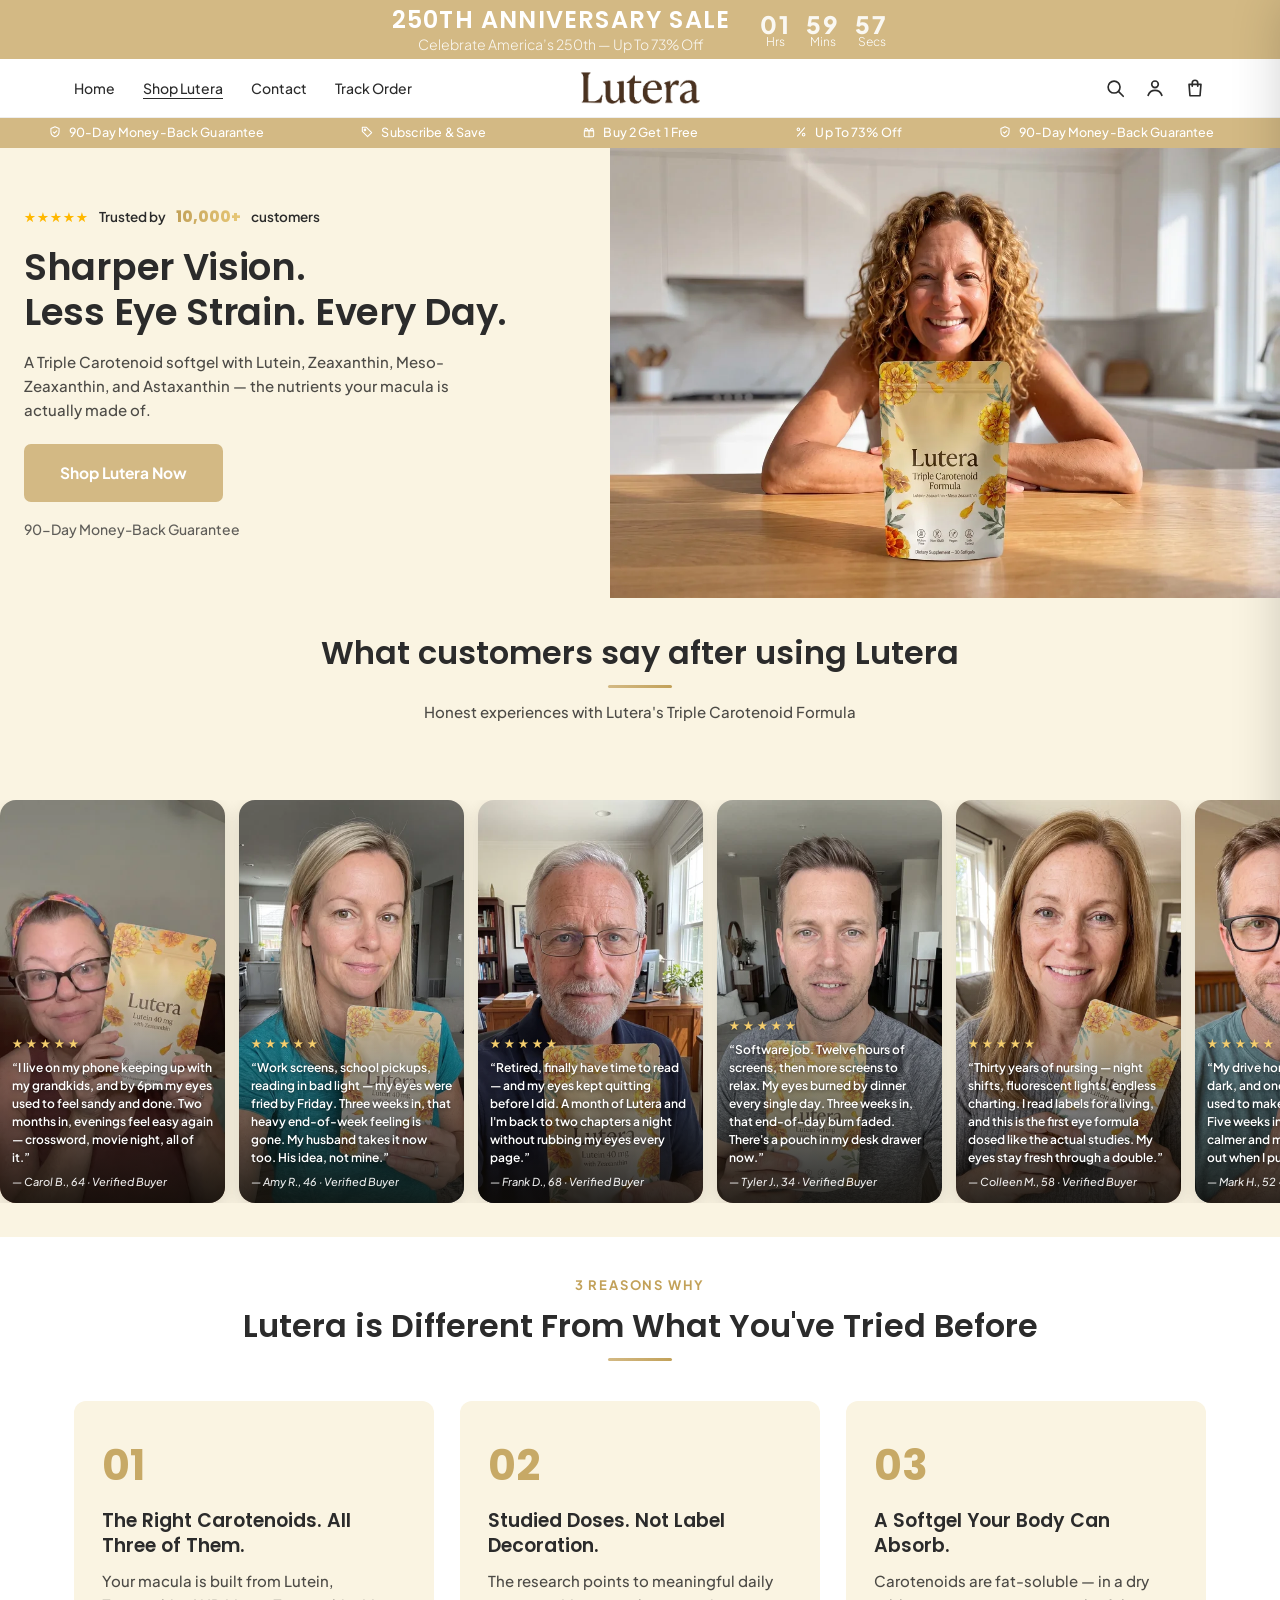
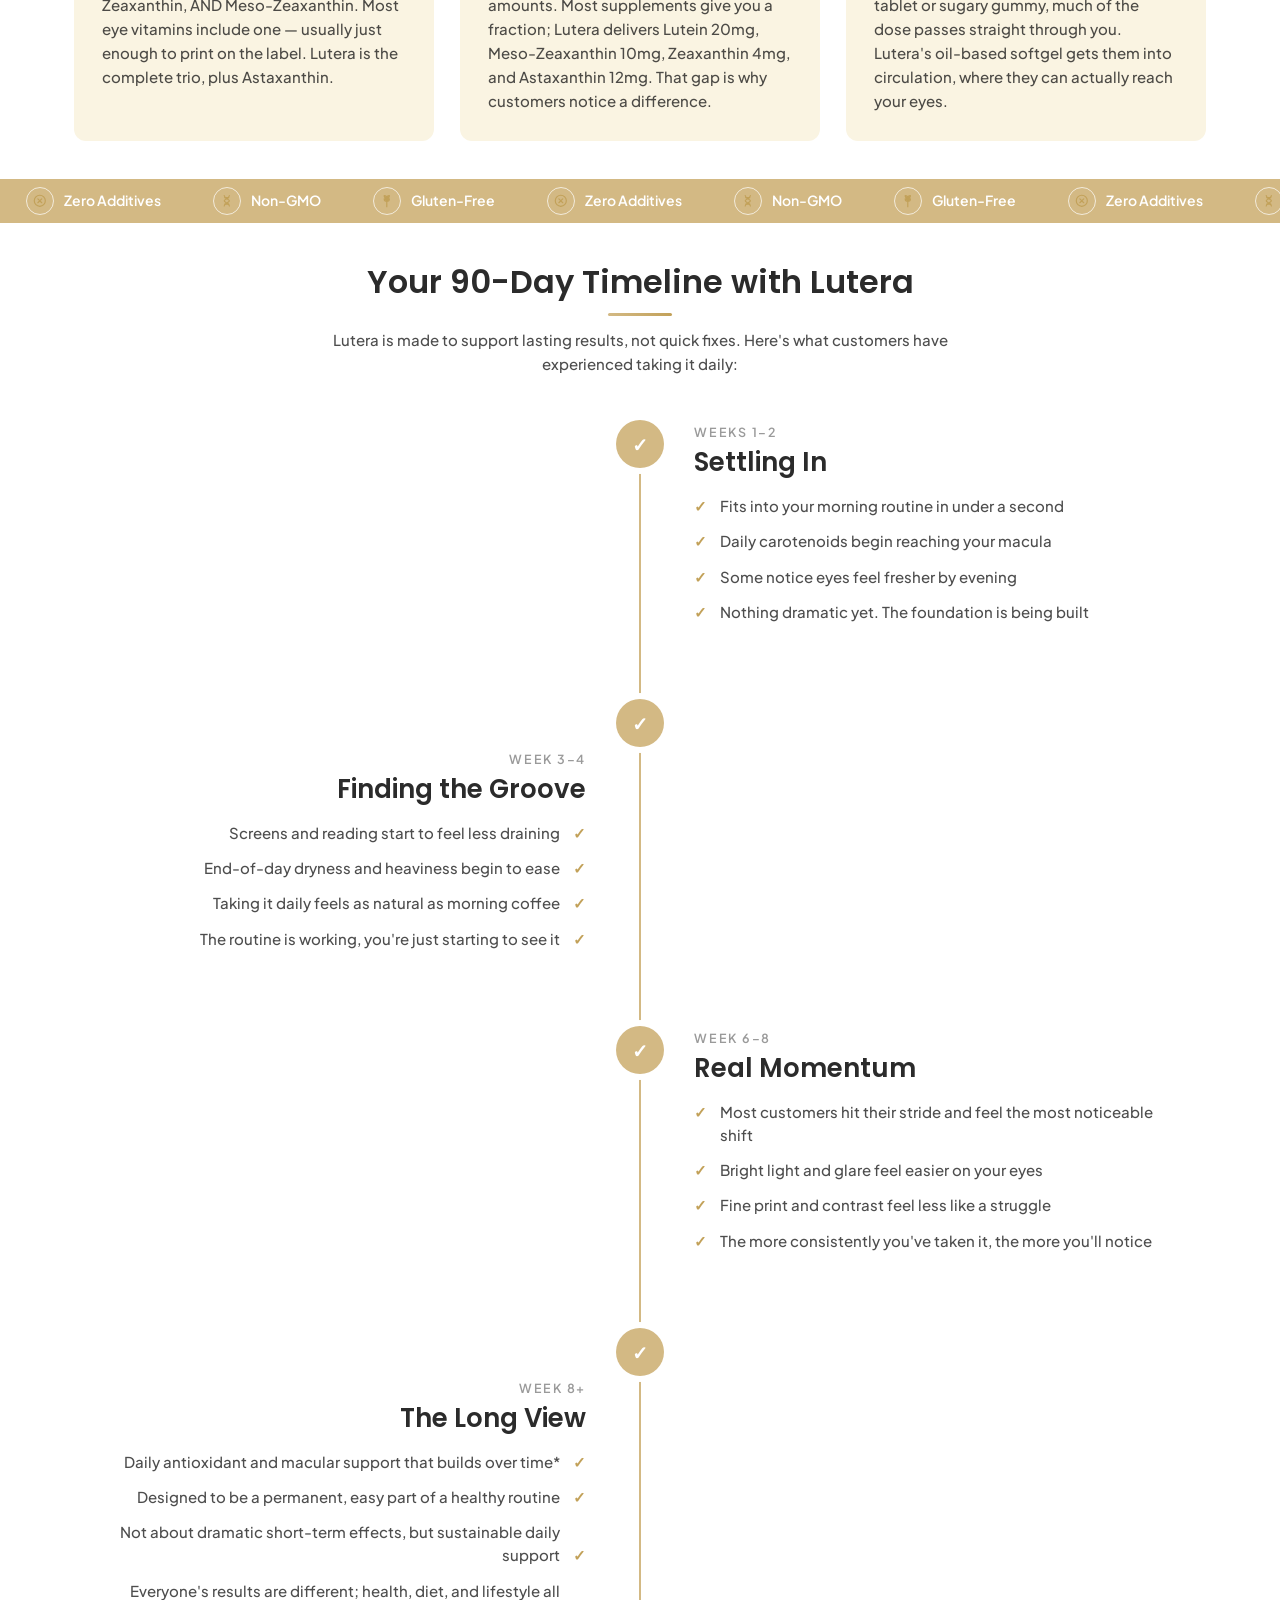
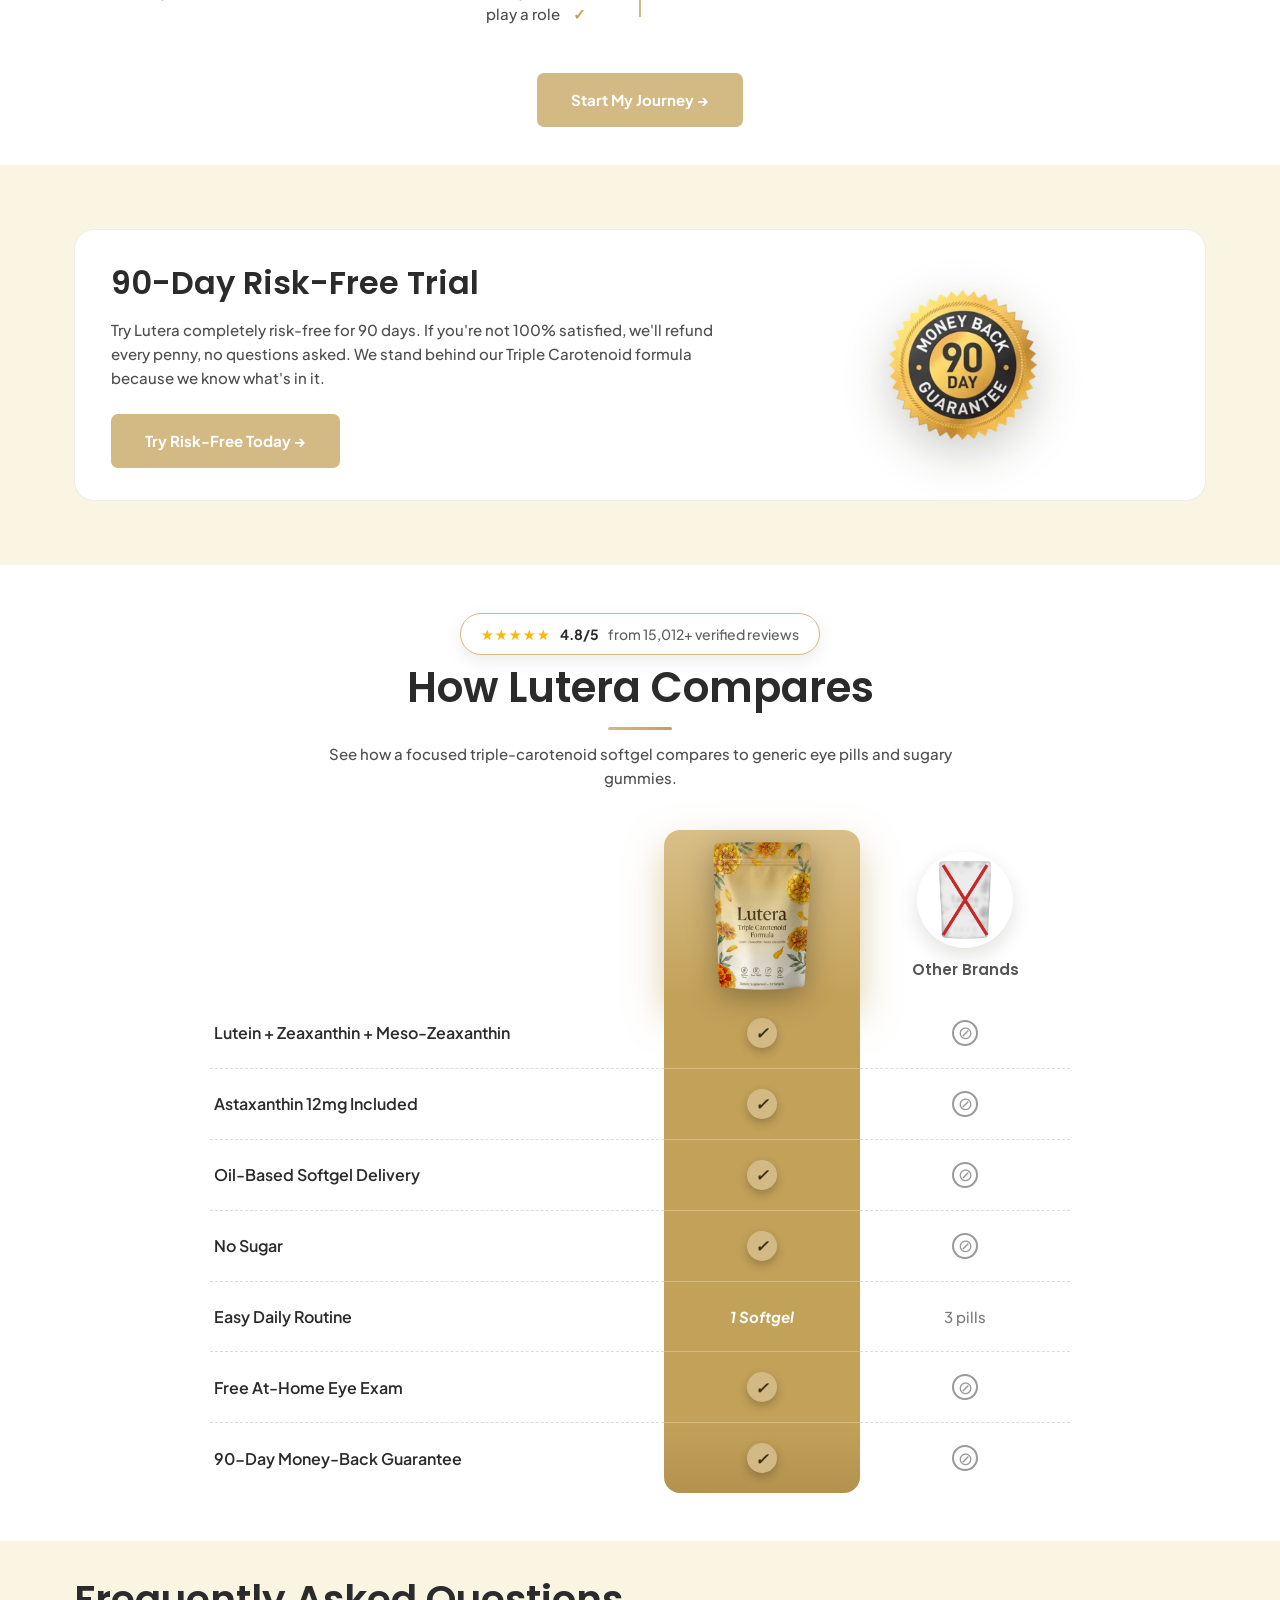
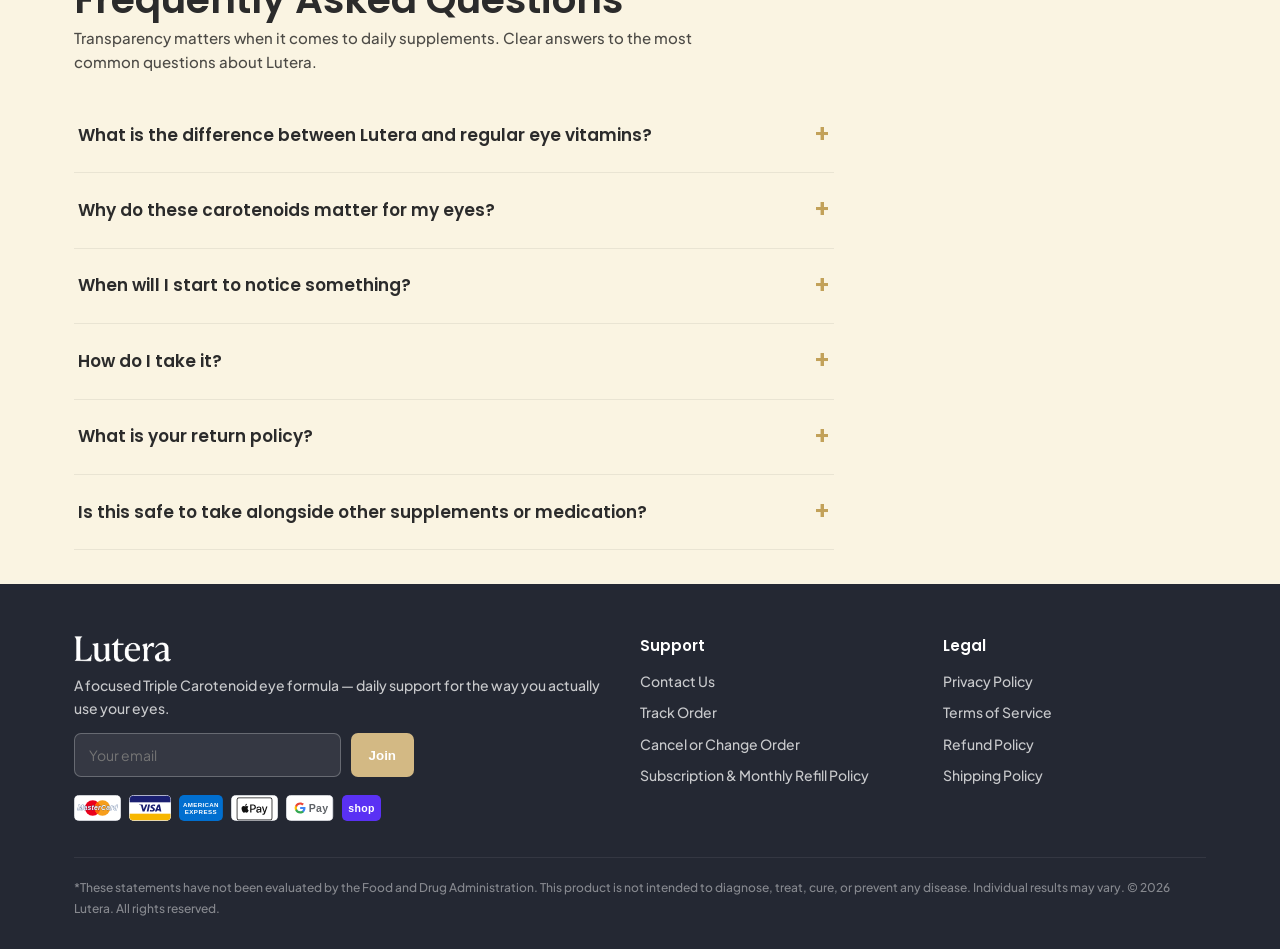
==== commit d9aafa6a: "Payment badges in reference order with Apple Pay restored, larger and polished" ====
--- a/index.html
+++ b/index.html
@@ -9,7 +9,7 @@
 <meta property="og:description" content="Lutein, Zeaxanthin, Meso-Zeaxanthin & Astaxanthin in one daily softgel. 90-day money-back guarantee.">
 <meta property="og:image" content="images/gallery-hero.webp">
 <link rel="icon" href="data:image/svg+xml,<svg xmlns=%22http://www.w3.org/2000/svg%22 viewBox=%220 0 100 100%22><text y=%22.9em%22 font-size=%2290%22>&#127804;</text></svg>">
-<link rel="stylesheet" href="styles.css?v=live28">
+<link rel="stylesheet" href="styles.css?v=live30">
 </head>
 <body>
 
@@ -260,6 +260,6 @@
   </div>
 </footer>
 
-<script src="script.js?v=live28"></script>
+<script src="script.js?v=live30"></script>
 </body>
 </html>
--- a/styles.css
+++ b/styles.css
@@ -1366,3 +1366,10 @@
   .gseal{margin-top:2px}
   .gseal img{width:104px}
 }
+
+/* live30: payment badge row — reference order, bigger and crisper */
+.payrow{gap:9px}
+.payrow .payb svg{height:34px;border-radius:6px;box-shadow:0 2px 6px rgba(20,16,8,.12)}
+.payrow .payb{transition:transform .18s ease}
+.payrow .payb:hover{transform:translateY(-2px)}
+@media(max-width:919px){.payrow{gap:7px}.payrow .payb svg{height:29px}}
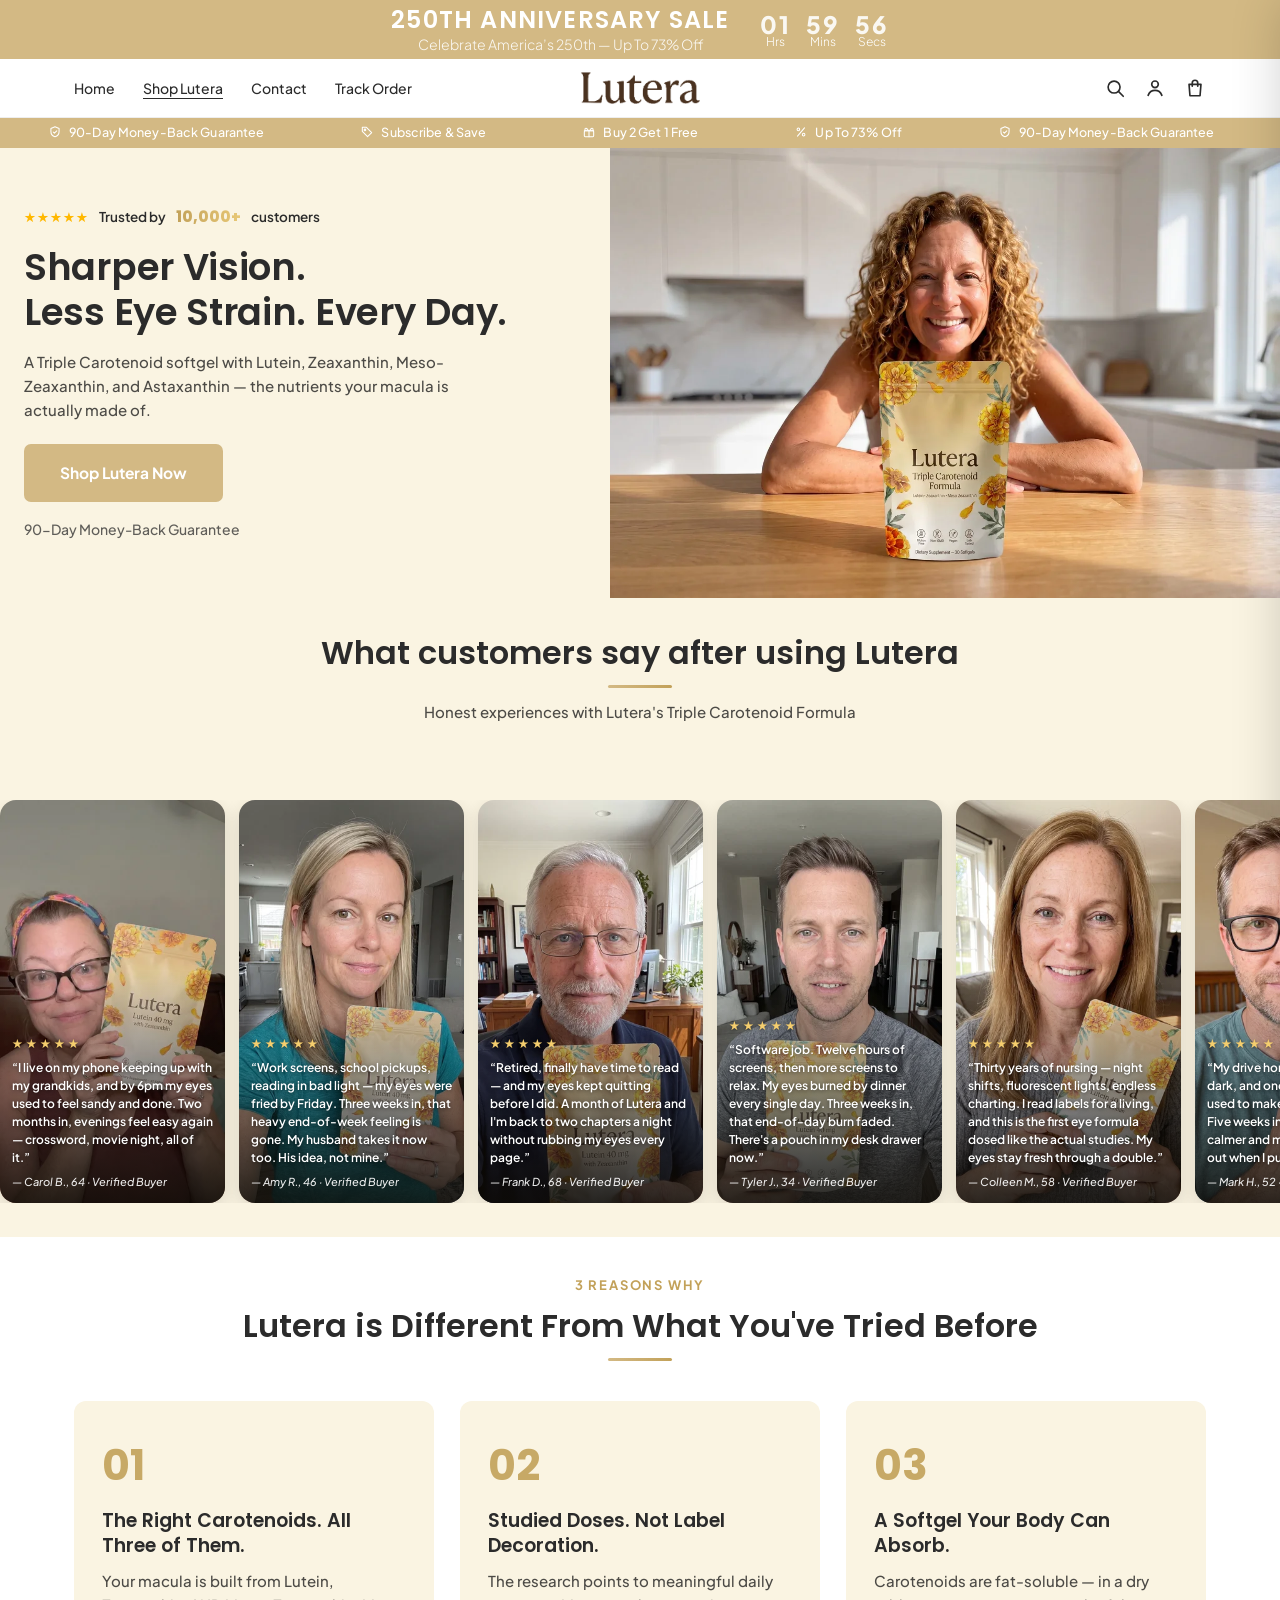
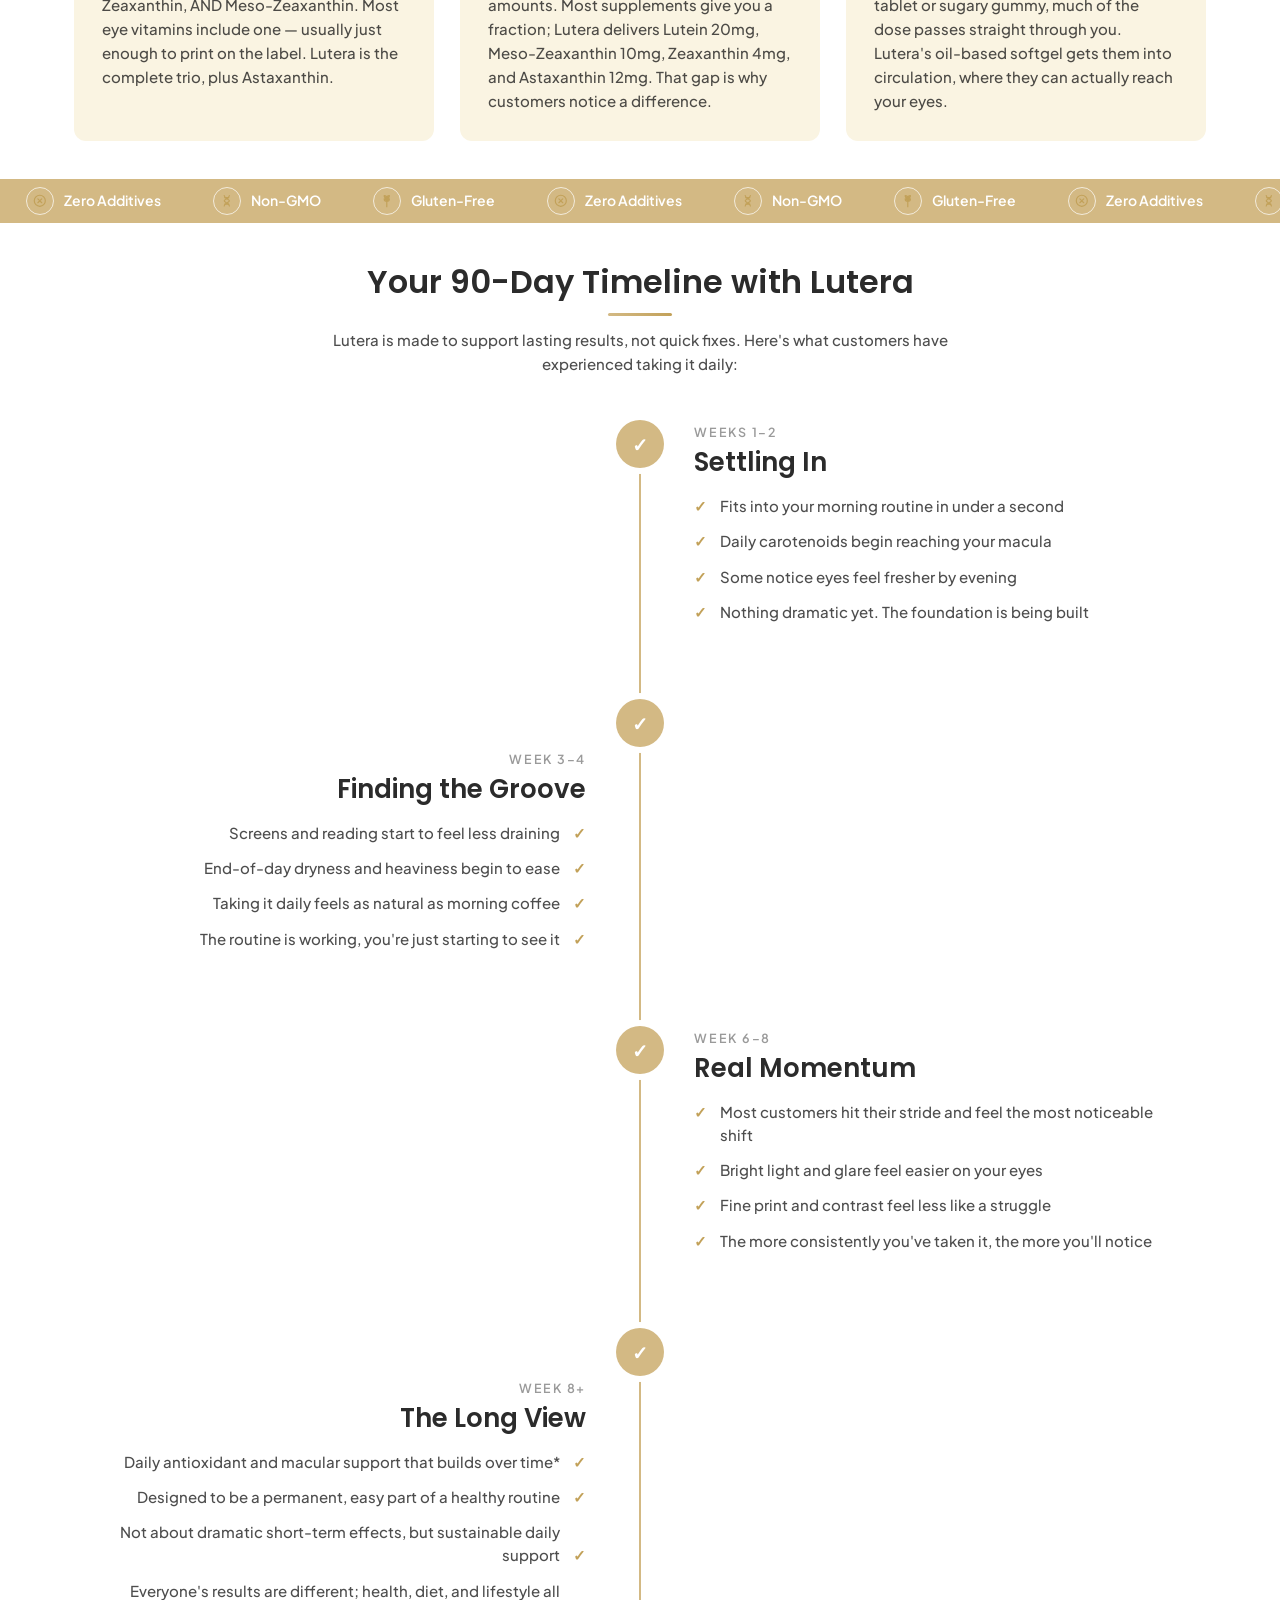
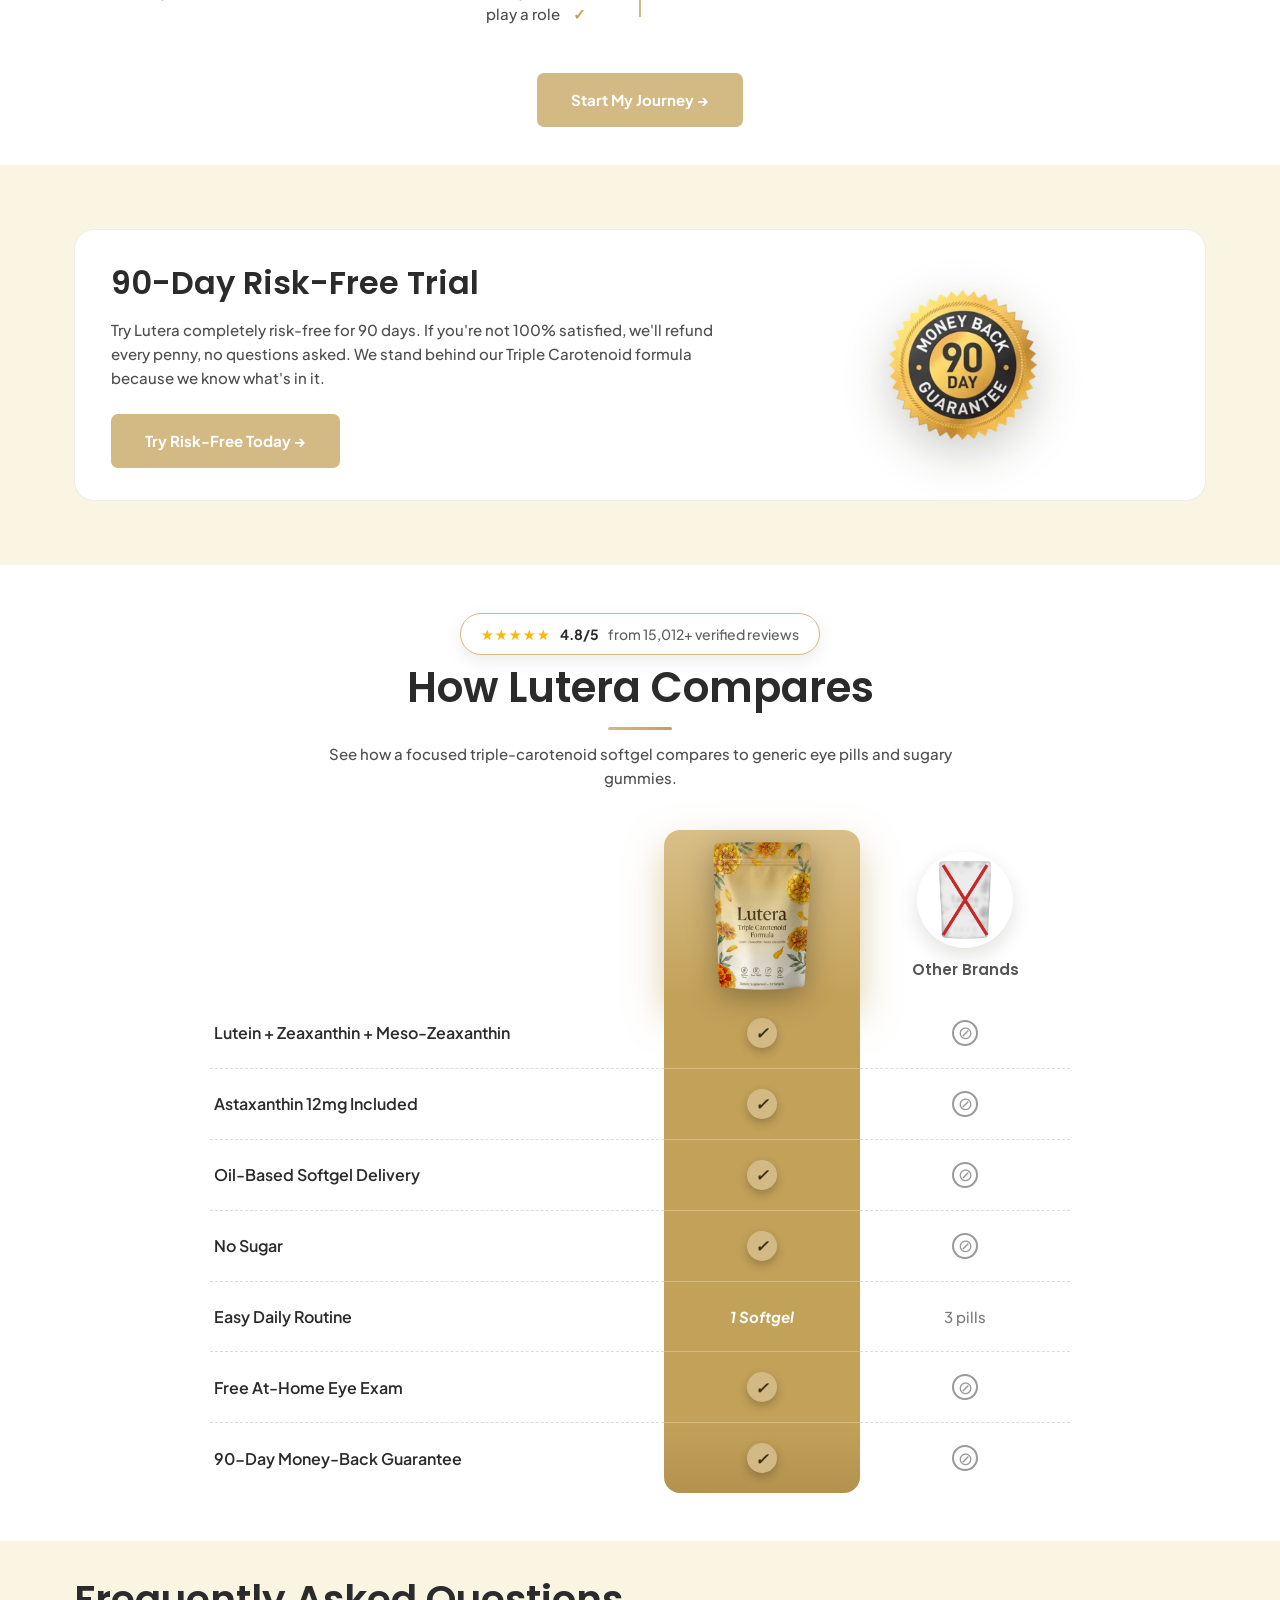
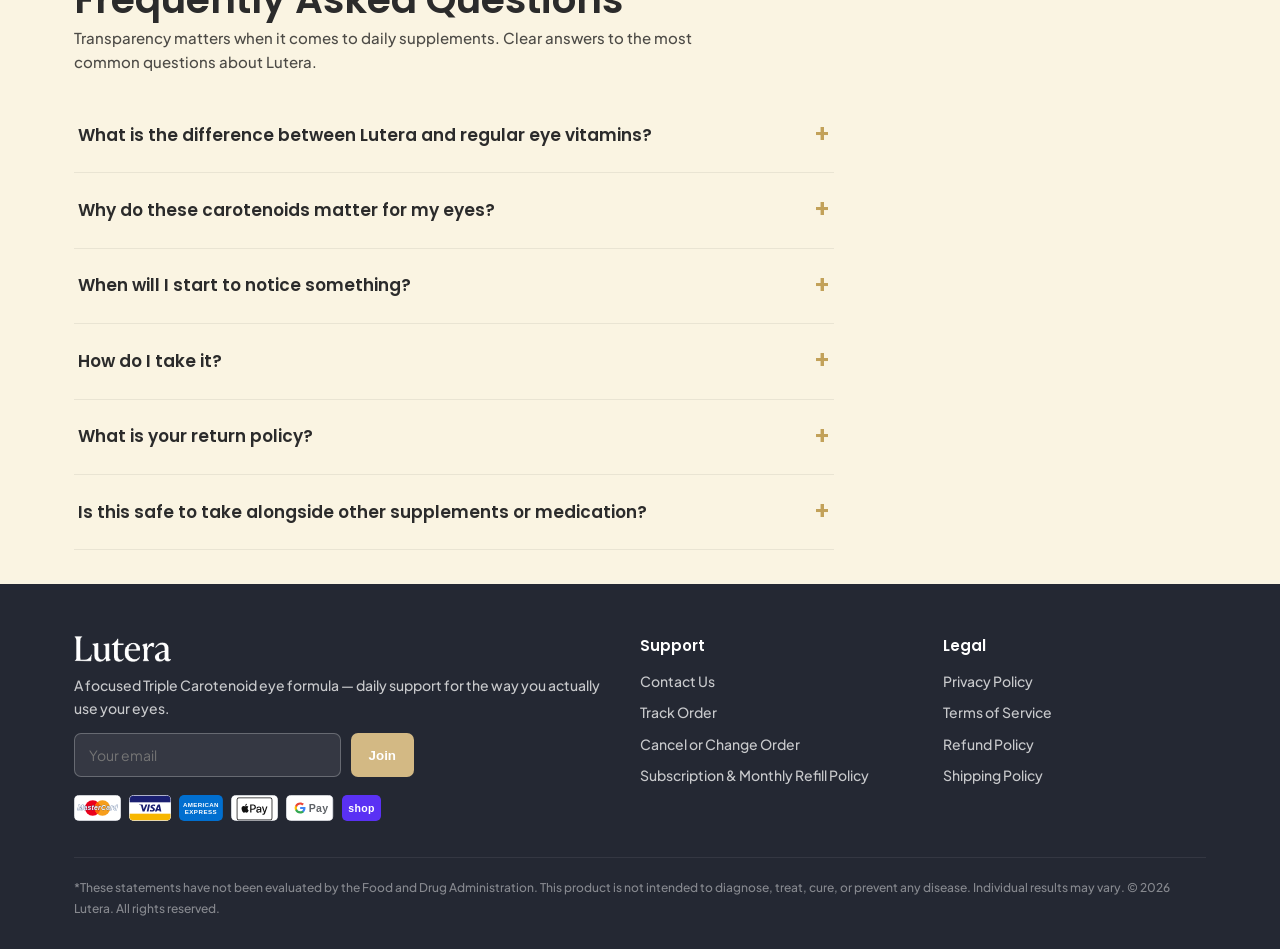
==== commit aa024c0a: "Mobile sticky bar compact single-line, toast clears bar" ====
--- a/index.html
+++ b/index.html
@@ -9,7 +9,7 @@
 <meta property="og:description" content="Lutein, Zeaxanthin, Meso-Zeaxanthin & Astaxanthin in one daily softgel. 90-day money-back guarantee.">
 <meta property="og:image" content="images/gallery-hero.webp">
 <link rel="icon" href="data:image/svg+xml,<svg xmlns=%22http://www.w3.org/2000/svg%22 viewBox=%220 0 100 100%22><text y=%22.9em%22 font-size=%2290%22>&#127804;</text></svg>">
-<link rel="stylesheet" href="styles.css?v=live30">
+<link rel="stylesheet" href="styles.css?v=live31">
 </head>
 <body>
 
@@ -260,6 +260,6 @@
   </div>
 </footer>
 
-<script src="script.js?v=live30"></script>
+<script src="script.js?v=live31"></script>
 </body>
 </html>
--- a/styles.css
+++ b/styles.css
@@ -1373,3 +1373,16 @@
 .payrow .payb{transition:transform .18s ease}
 .payrow .payb:hover{transform:translateY(-2px)}
 @media(max-width:919px){.payrow{gap:7px}.payrow .payb svg{height:29px}}
+
+/* live31: mobile sticky bar + toast — compact, single-line, never overlapping */
+@media(max-width:919px){
+  .sticky-atc .btn-atc{white-space:nowrap;min-height:42px;padding:6px 16px;font-size:13.5px;letter-spacing:.06em}
+  .sticky-atc{padding:7px 0 max(7px,env(safe-area-inset-bottom))}
+  .info2 .sp .js-price{font-size:16px}
+  .info2 .sm b{font-size:12px;max-width:38vw}
+  .order-toast{bottom:98px;padding:9px 13px 9px 9px;border-radius:12px;box-shadow:0 8px 26px rgba(20,16,8,.25)}
+  .order-toast img{width:38px;height:38px}
+  .order-toast .ot-name{font-size:12.5px}
+  .order-toast .ot-sub{font-size:11px}
+  .order-toast .ot-meta{font-size:10px}
+}
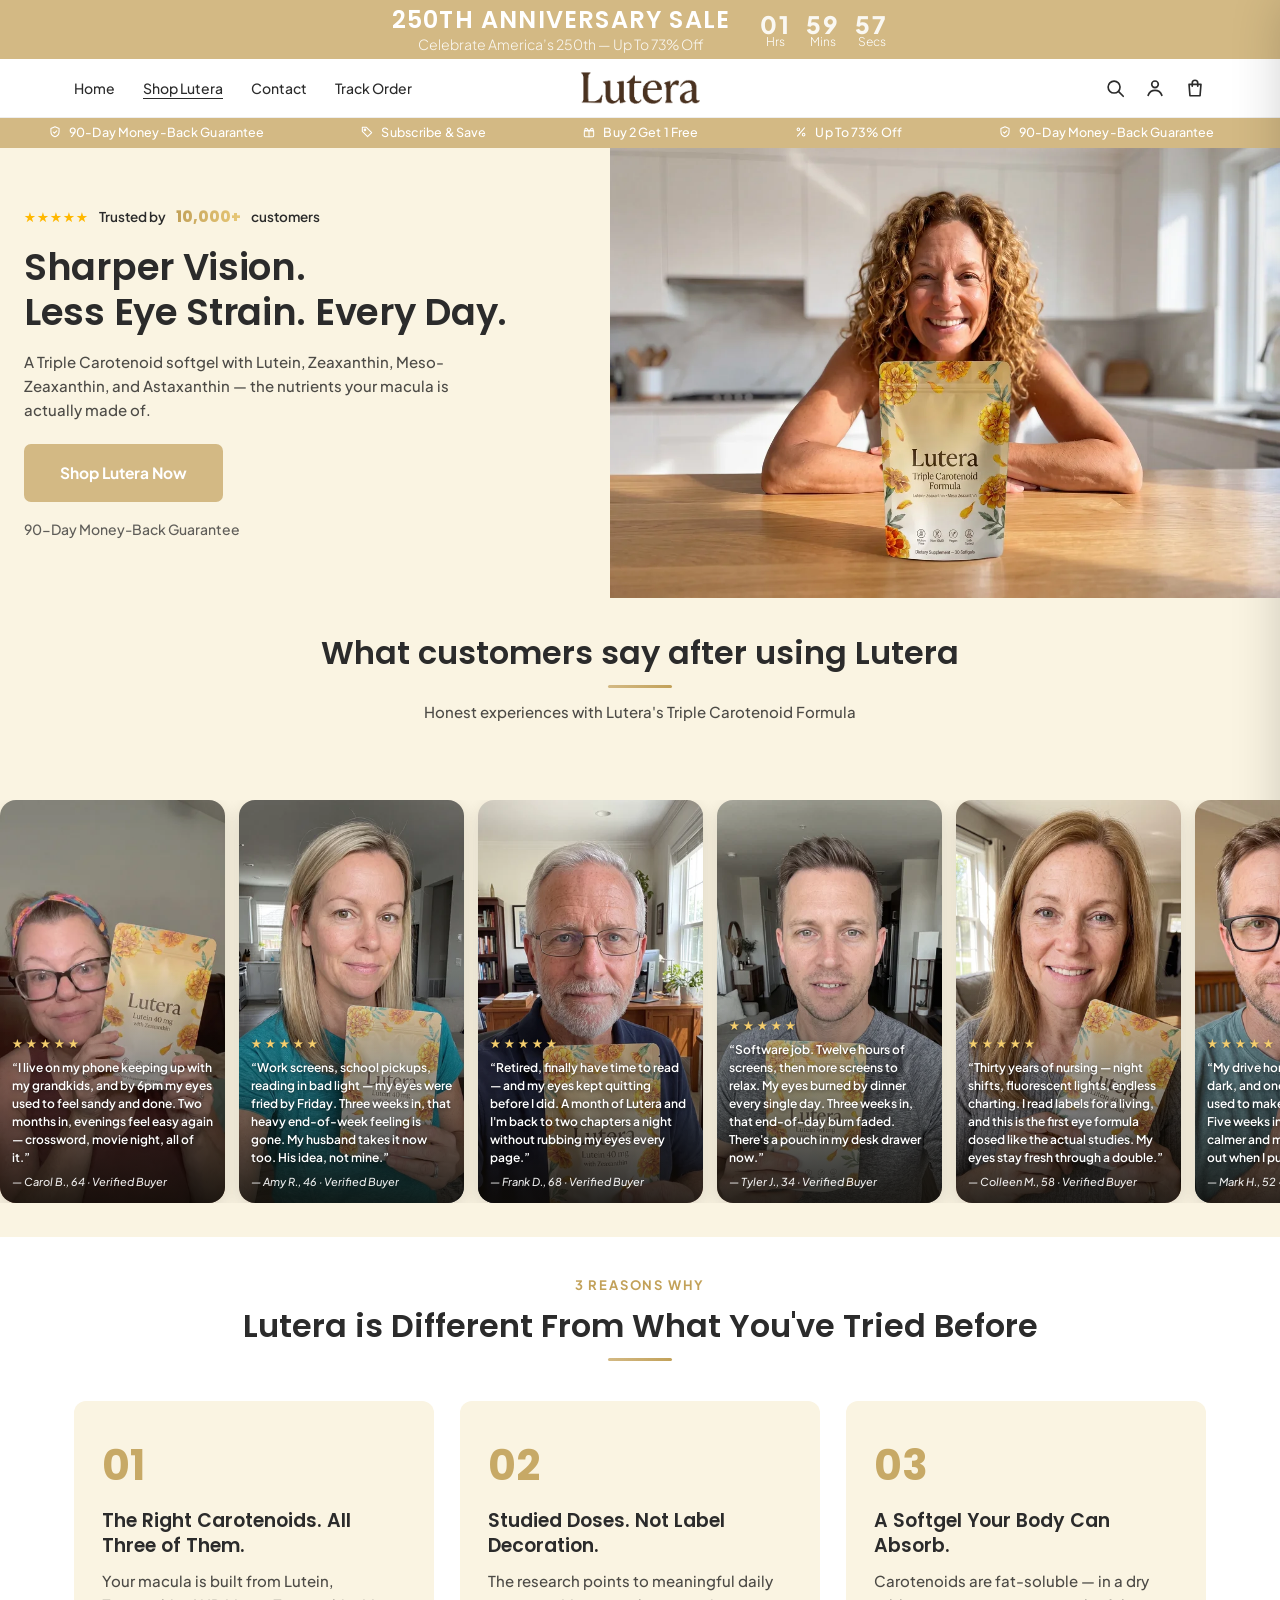
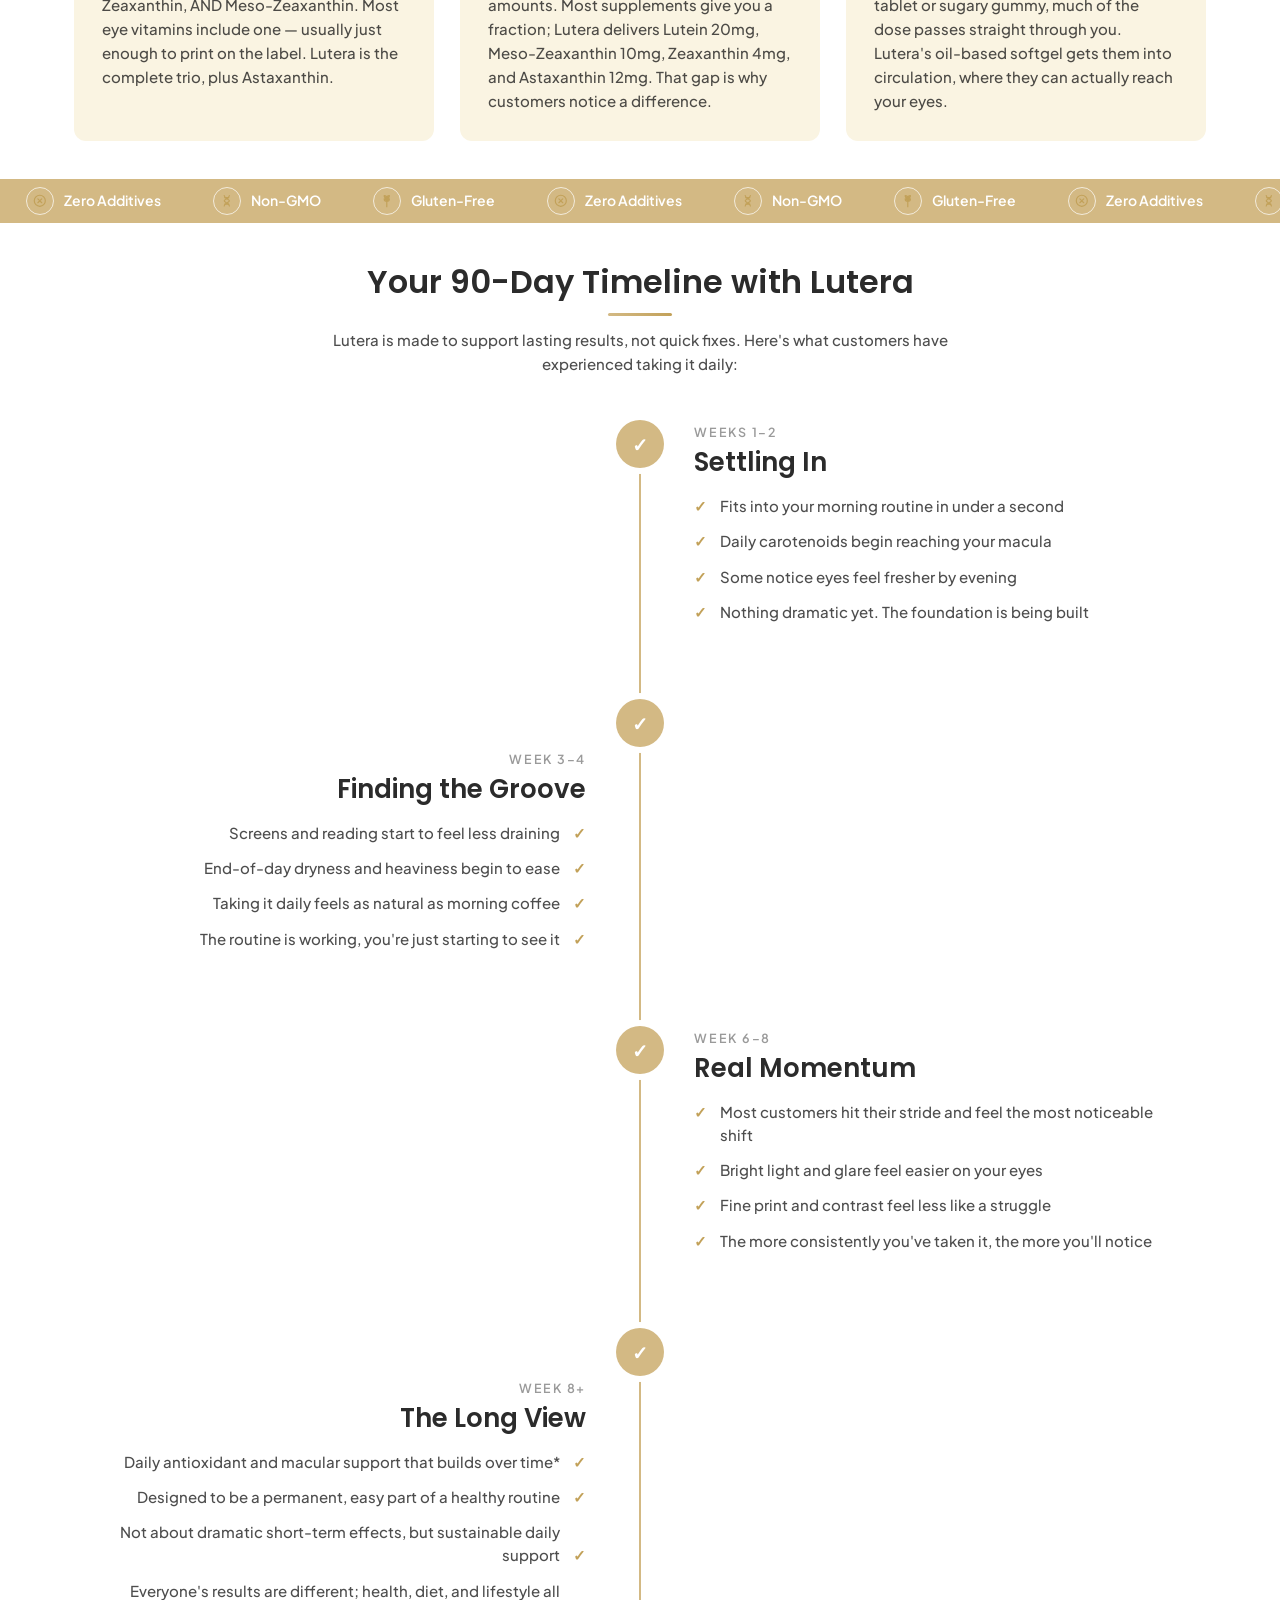
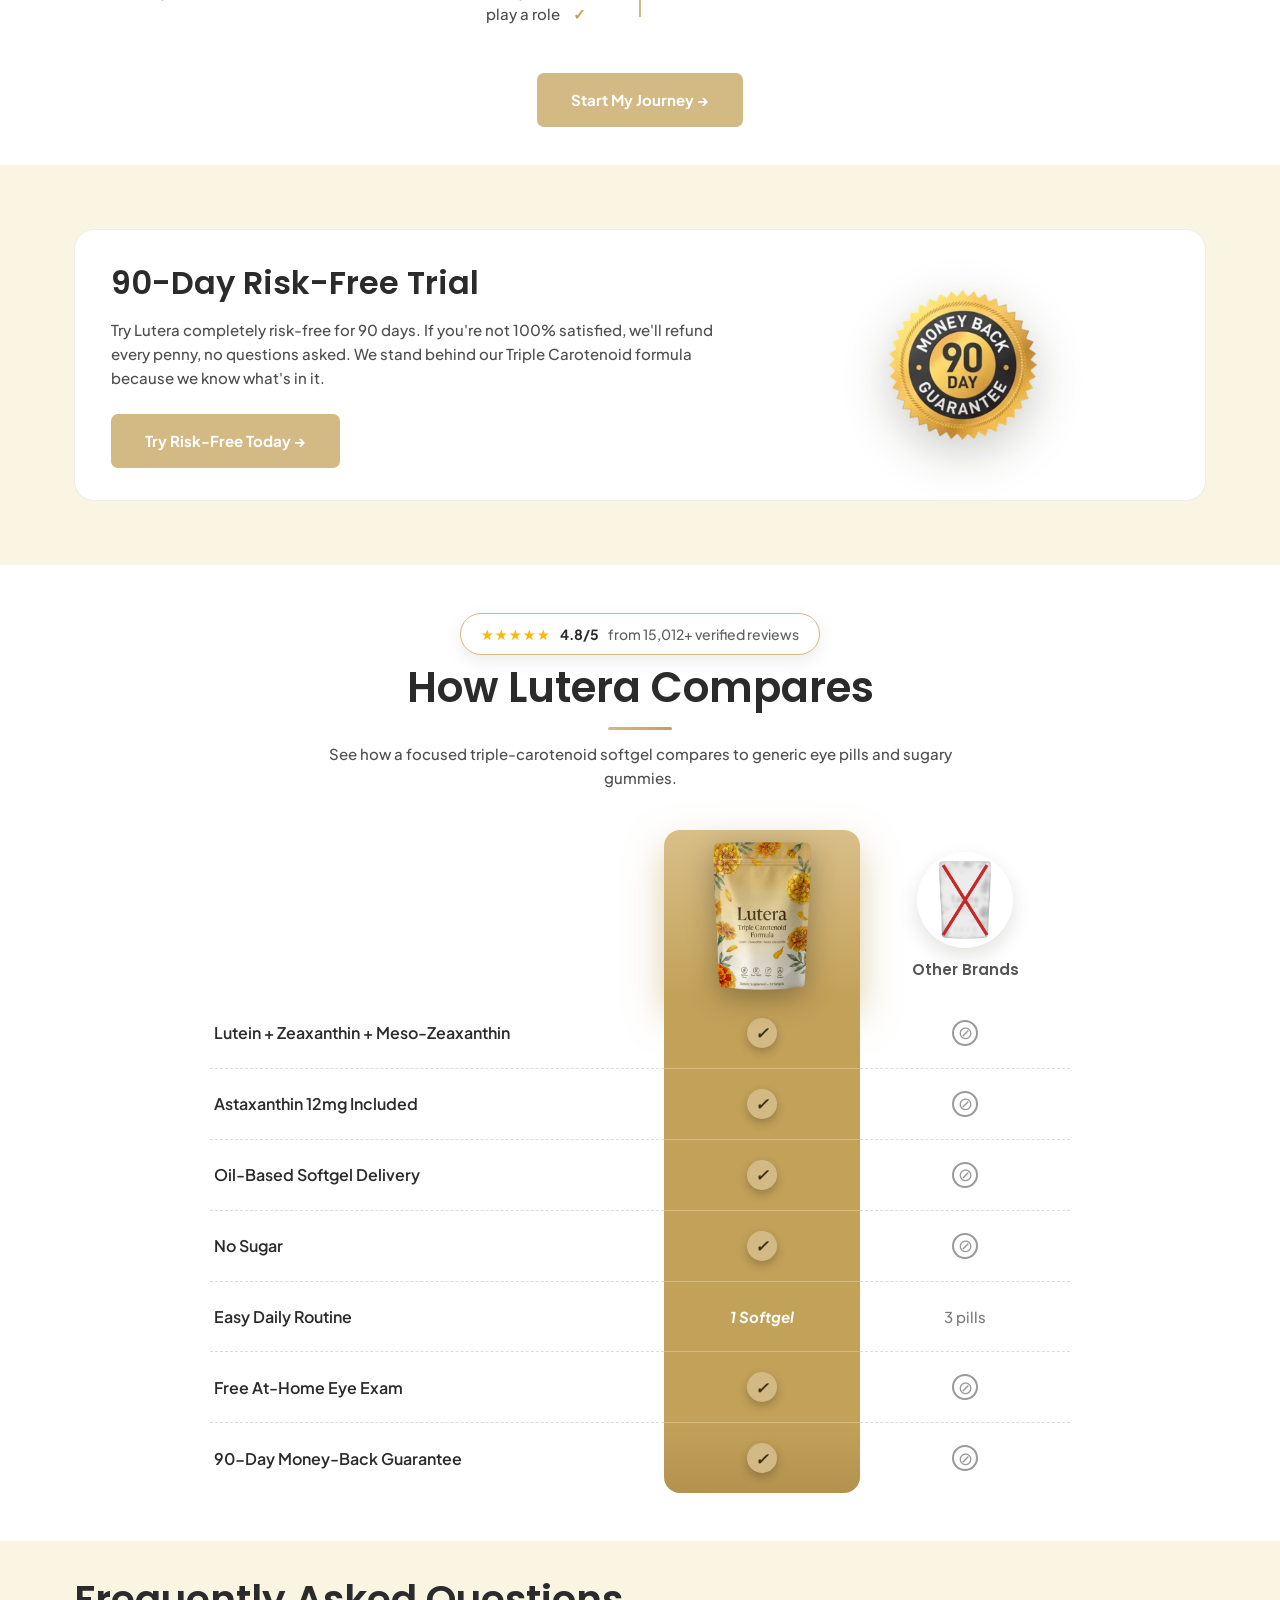
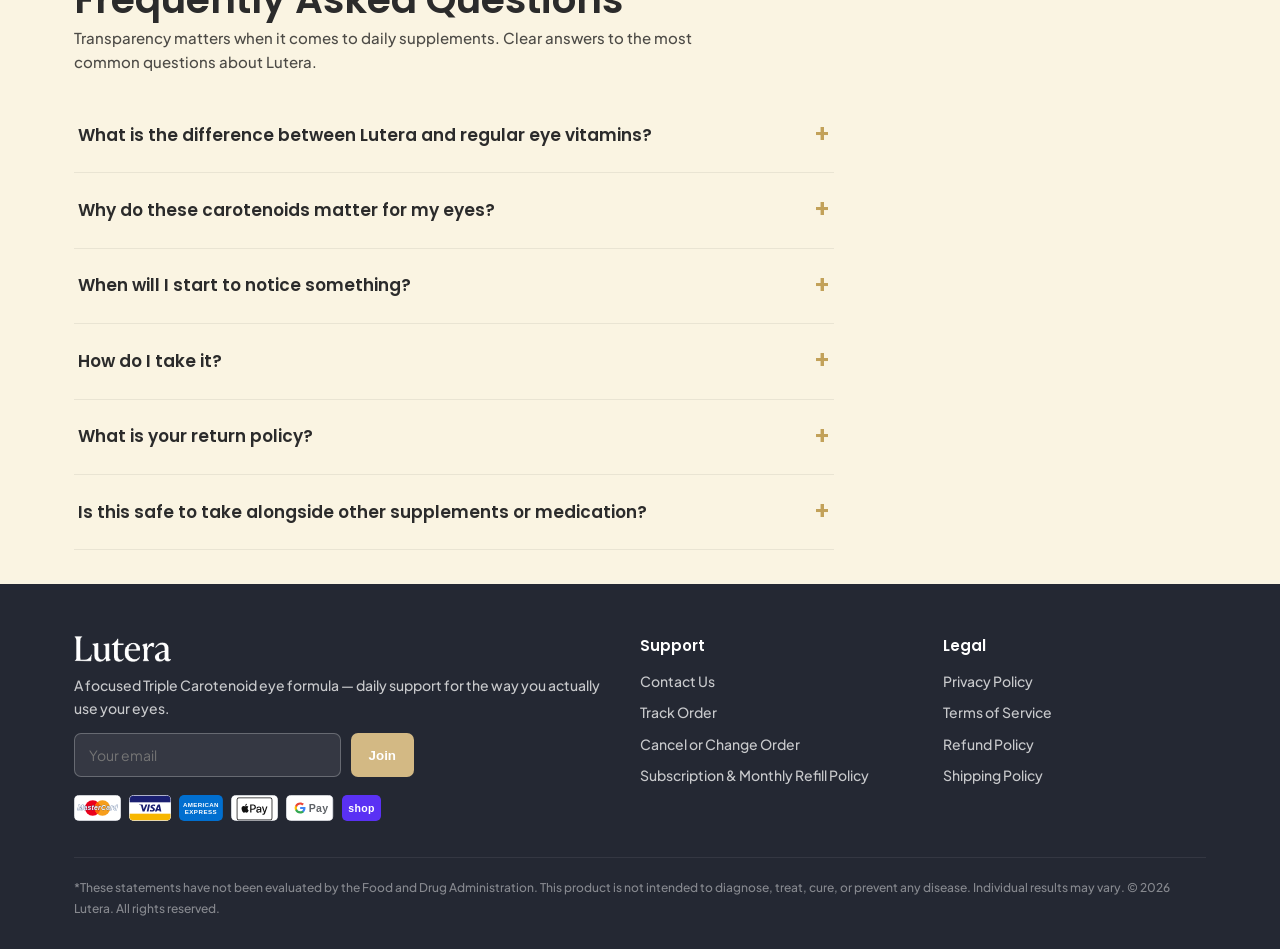
==== commit 0d5f7f56: "Quantity engine: buybox and cart steppers, scaled pricing, qty in checkout link" ====
--- a/index.html
+++ b/index.html
@@ -9,7 +9,7 @@
 <meta property="og:description" content="Lutein, Zeaxanthin, Meso-Zeaxanthin & Astaxanthin in one daily softgel. 90-day money-back guarantee.">
 <meta property="og:image" content="images/gallery-hero.webp">
 <link rel="icon" href="data:image/svg+xml,<svg xmlns=%22http://www.w3.org/2000/svg%22 viewBox=%220 0 100 100%22><text y=%22.9em%22 font-size=%2290%22>&#127804;</text></svg>">
-<link rel="stylesheet" href="styles.css?v=live31">
+<link rel="stylesheet" href="styles.css?v=live32">
 </head>
 <body>
 
@@ -260,6 +260,6 @@
   </div>
 </footer>
 
-<script src="script.js?v=live31"></script>
+<script src="script.js?v=live32"></script>
 </body>
 </html>
--- a/styles.css
+++ b/styles.css
@@ -1386,3 +1386,18 @@
   .order-toast .ot-sub{font-size:11px}
   .order-toast .ot-meta{font-size:10px}
 }
+
+/* live32: quantity stepper — buybox + cart drawer */
+.qtyrow{display:flex;align-items:center;justify-content:space-between;margin:12px 0 12px}
+.q-label{font-size:13.5px;font-weight:700;color:var(--dark);letter-spacing:.02em}
+.qty-step{display:inline-flex;align-items:center;border:1.5px solid var(--accent-btn);border-radius:99px;background:#fff;box-shadow:0 2px 10px rgba(194,161,89,.2);overflow:hidden}
+.qty-step button{width:40px;height:38px;border:none;background:transparent;font-size:20px;font-weight:700;color:var(--accent);cursor:pointer;transition:background .15s,transform .1s;line-height:1}
+.qty-step button:hover:not(:disabled){background:var(--peach-soft)}
+.qty-step button:active:not(:disabled){transform:scale(.9)}
+.qty-step button:disabled{opacity:.3;cursor:default}
+.qty-step .q-val{min-width:36px;text-align:center;font-family:'Poppins',sans-serif;font-weight:800;font-size:16px;color:var(--dark)}
+.cdqty{display:inline-flex;align-items:center;border:1px solid var(--line);border-radius:99px;background:#fff;margin-top:1px}
+.cdqty .cdq-btn{width:27px;height:25px;border:none;background:none;font-size:15px;font-weight:700;color:var(--accent);cursor:pointer;line-height:1}
+.cdqty .cdq-btn:disabled{opacity:.3}
+.cdqty .q-val{min-width:22px;text-align:center;font-weight:800;font-size:13px;color:var(--dark)}
+@media(max-width:919px){.qty-step button{width:44px;height:40px}}
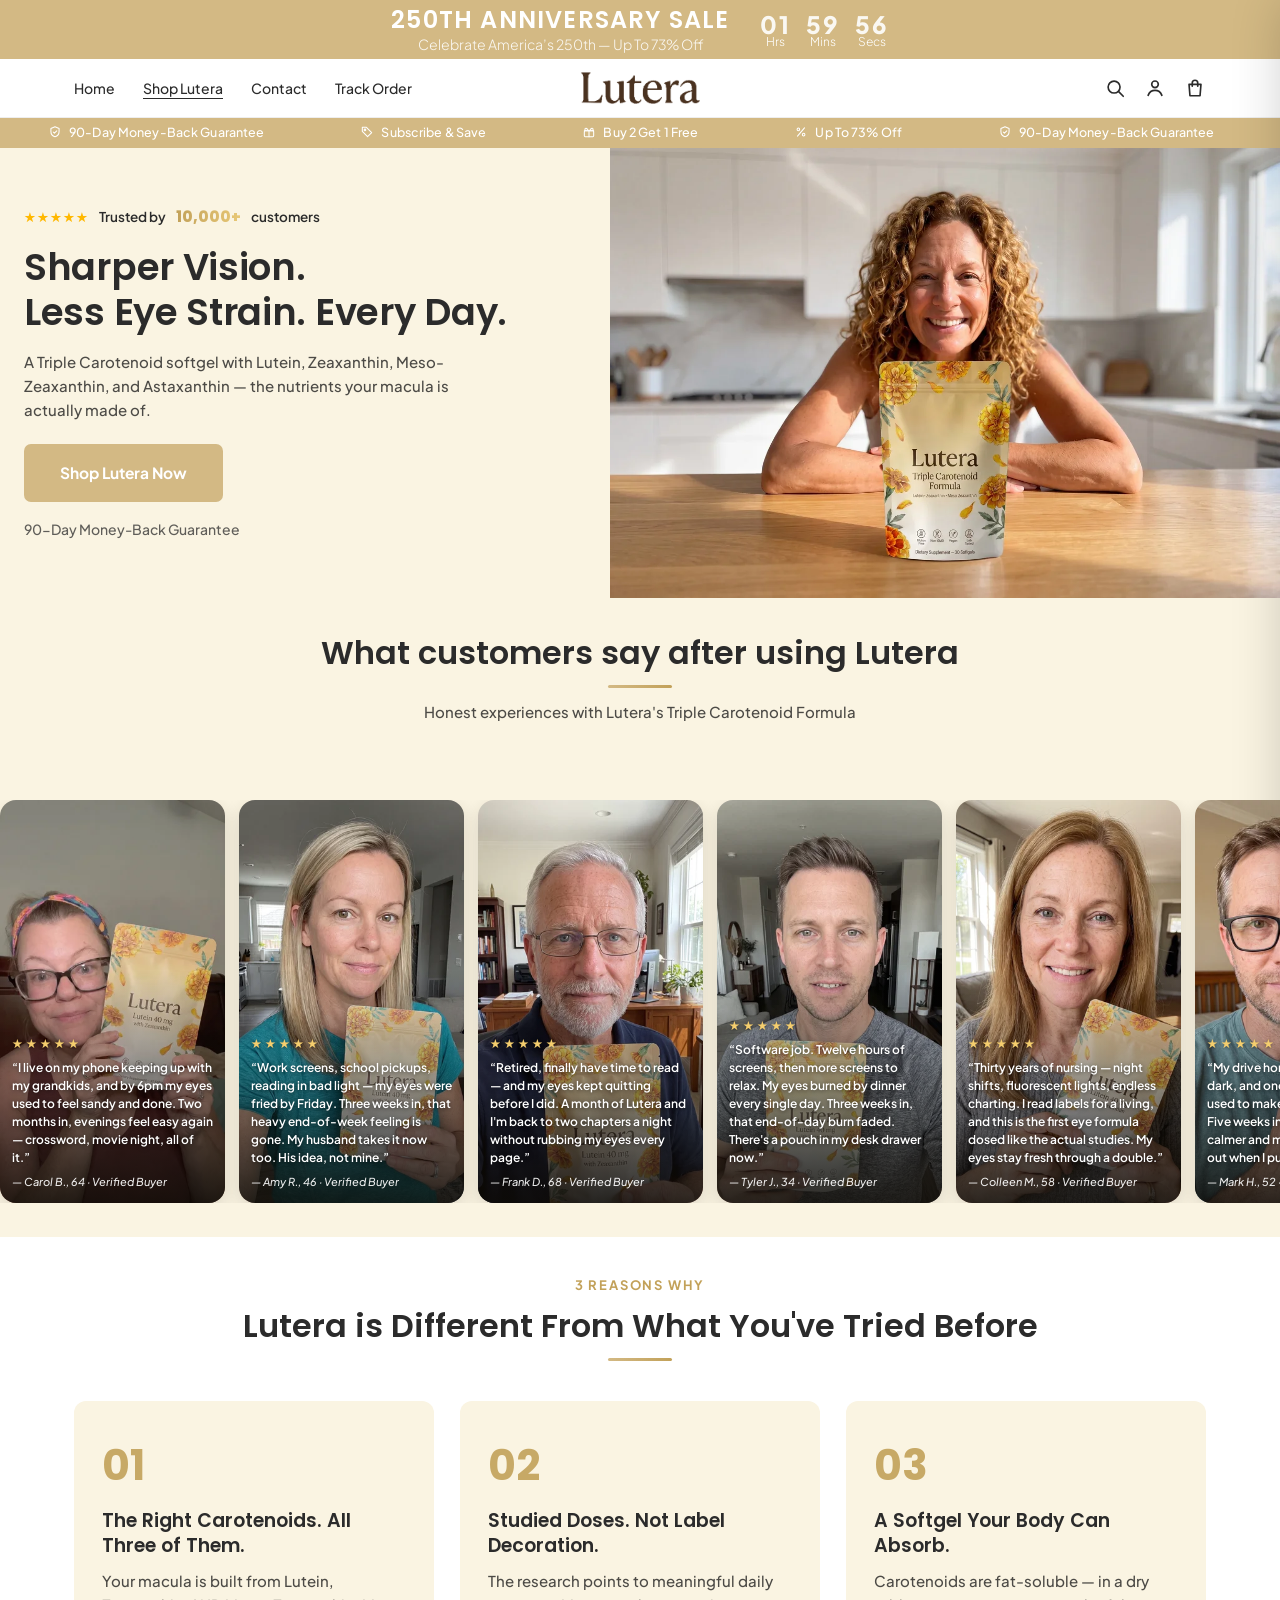
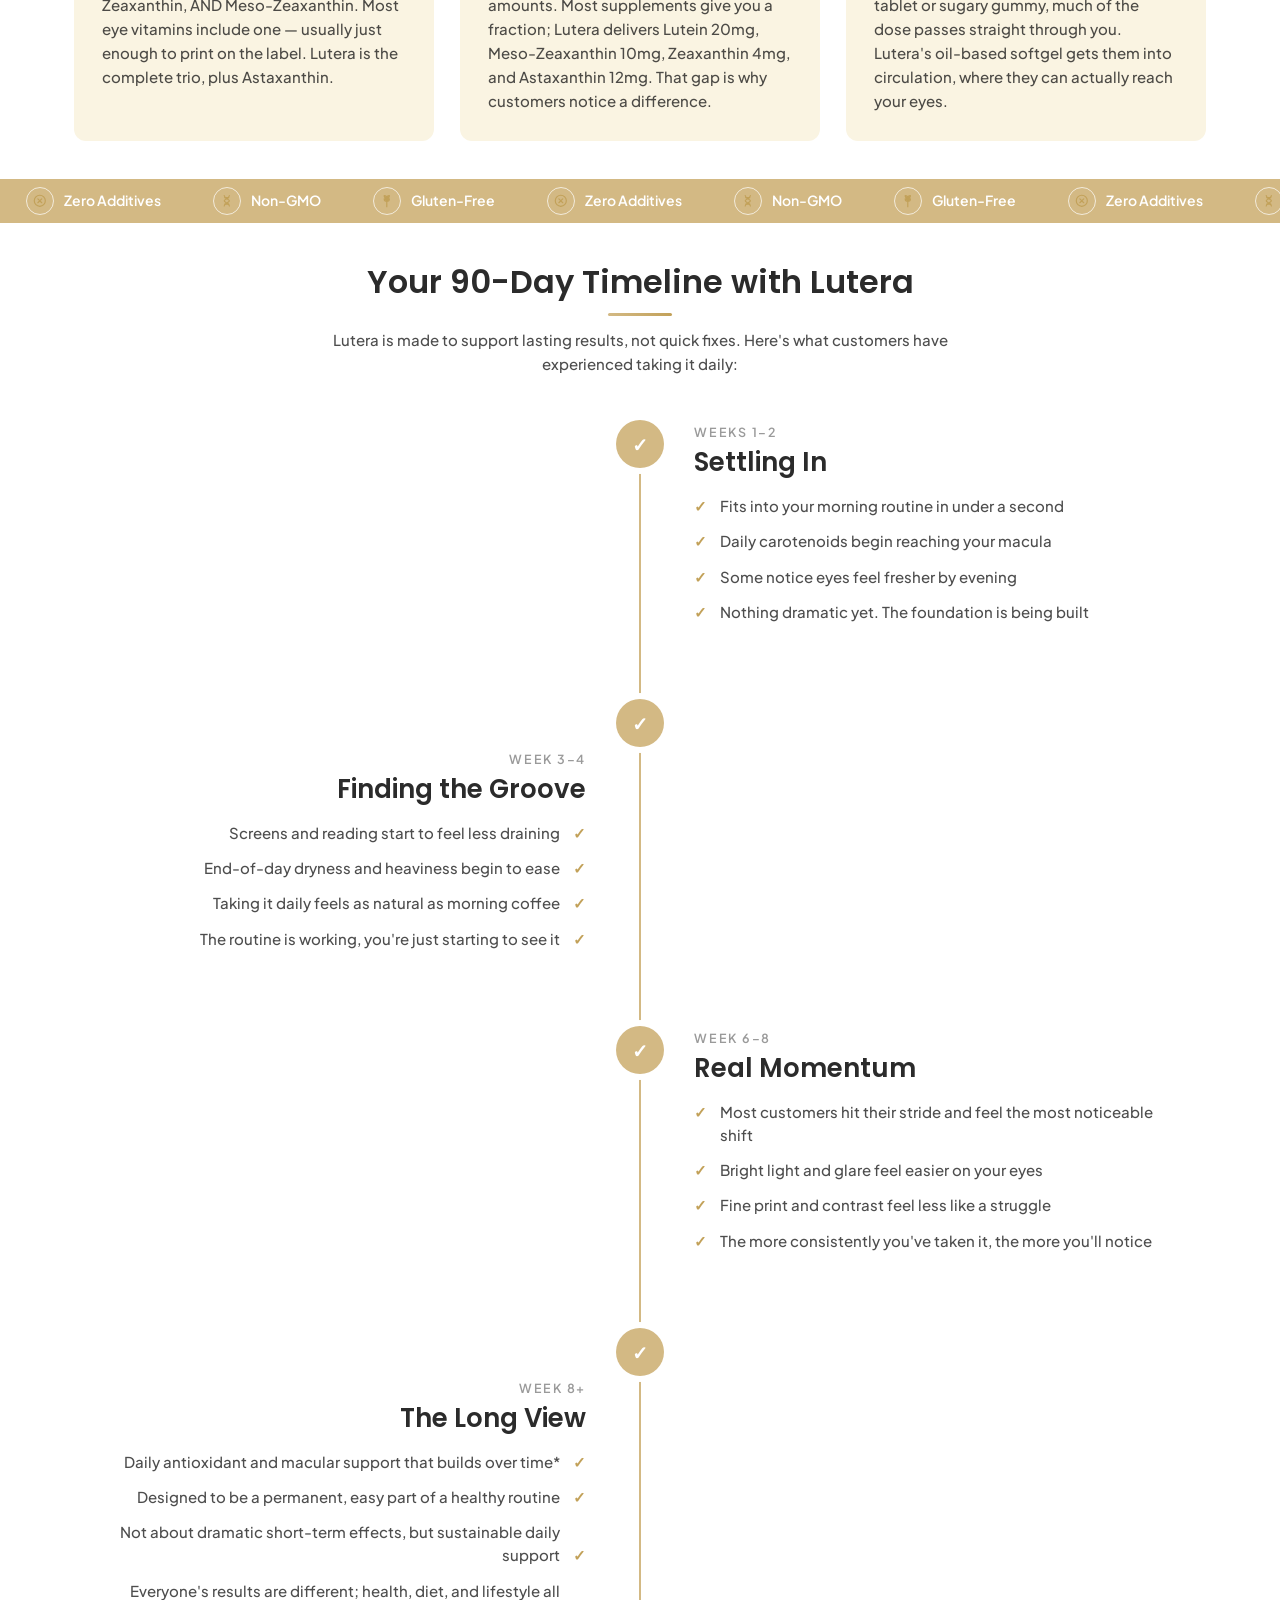
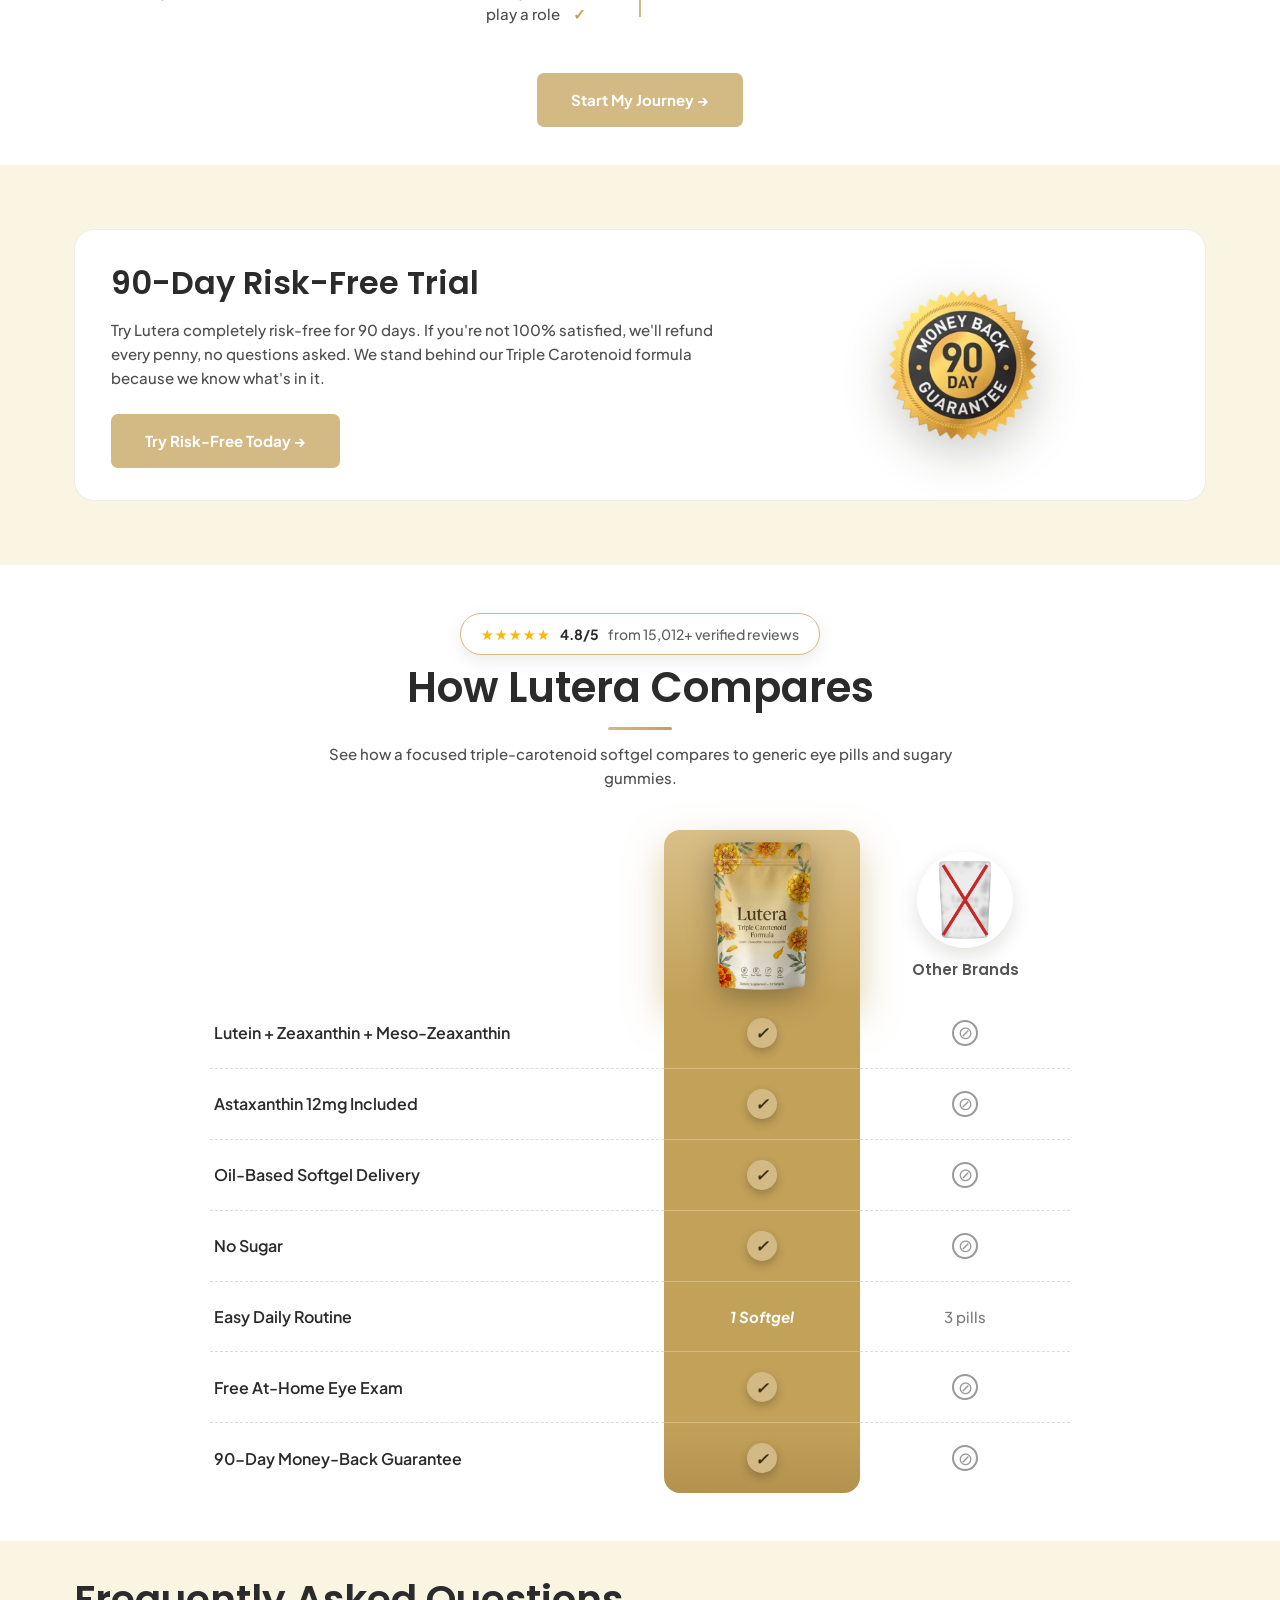
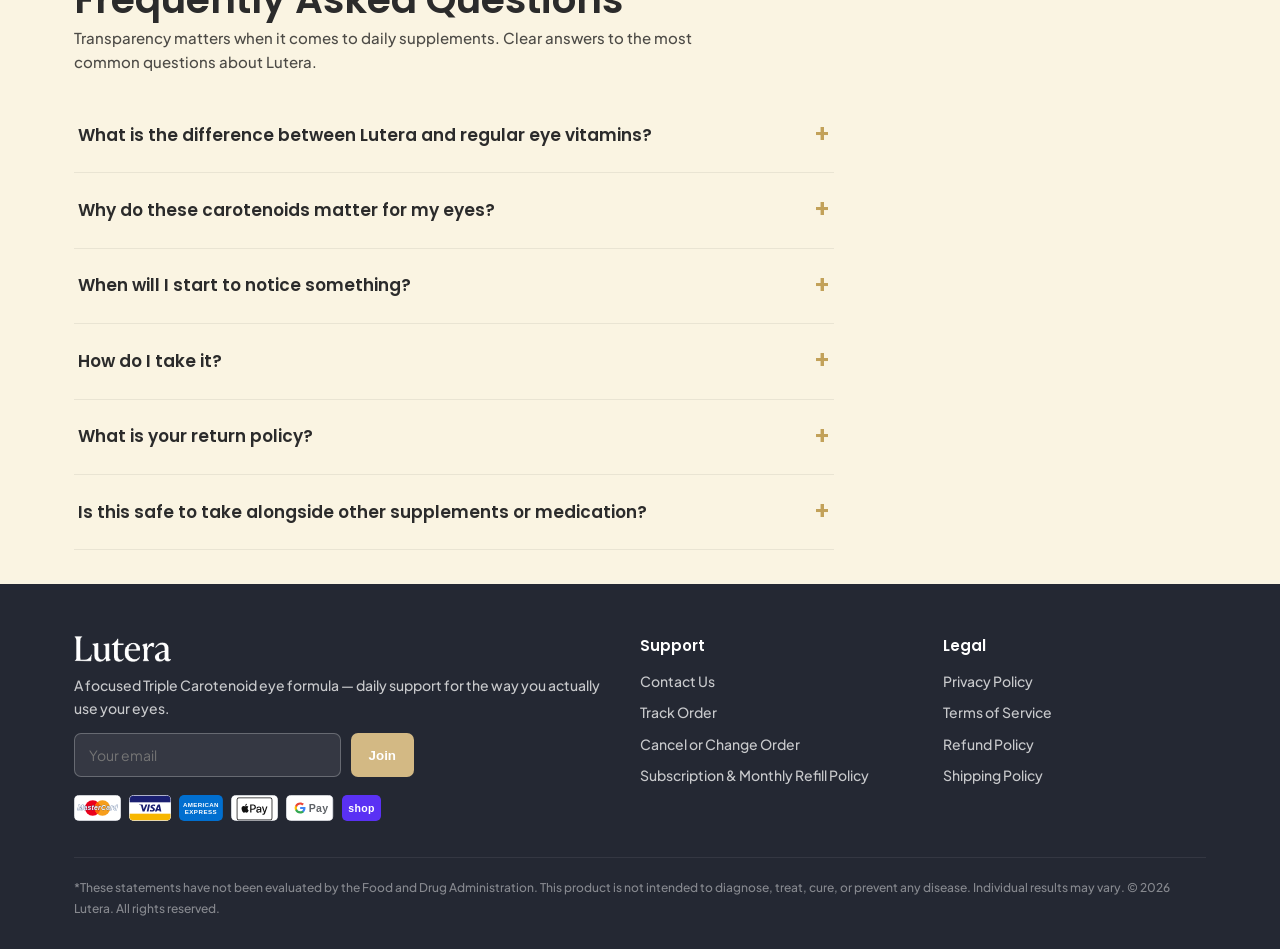
==== commit 89a29d6e: "Multi-item cart, $100 free-shipping unlock with progress bar, live ATC totals" ====
--- a/index.html
+++ b/index.html
@@ -9,7 +9,7 @@
 <meta property="og:description" content="Lutein, Zeaxanthin, Meso-Zeaxanthin & Astaxanthin in one daily softgel. 90-day money-back guarantee.">
 <meta property="og:image" content="images/gallery-hero.webp">
 <link rel="icon" href="data:image/svg+xml,<svg xmlns=%22http://www.w3.org/2000/svg%22 viewBox=%220 0 100 100%22><text y=%22.9em%22 font-size=%2290%22>&#127804;</text></svg>">
-<link rel="stylesheet" href="styles.css?v=live32">
+<link rel="stylesheet" href="styles.css?v=live33">
 </head>
 <body>
 
@@ -260,6 +260,6 @@
   </div>
 </footer>
 
-<script src="script.js?v=live32"></script>
+<script src="script.js?v=live33"></script>
 </body>
 </html>
--- a/styles.css
+++ b/styles.css
@@ -1401,3 +1401,8 @@
 .cdqty .cdq-btn:disabled{opacity:.3}
 .cdqty .q-val{min-width:22px;text-align:center;font-weight:800;font-size:13px;color:var(--dark)}
 @media(max-width:919px){.qty-step button{width:44px;height:40px}}
+
+/* live33: multi-item cart */
+.info2 .sp .sticky-price{color:var(--accent);font-weight:800;font-size:18px;font-family:'Poppins',sans-serif}
+@media(max-width:919px){.info2 .sp .sticky-price{font-size:16px}}
+.cd-item+.cd-item{border-top:1px dashed var(--line);margin-top:4px;padding-top:10px}
